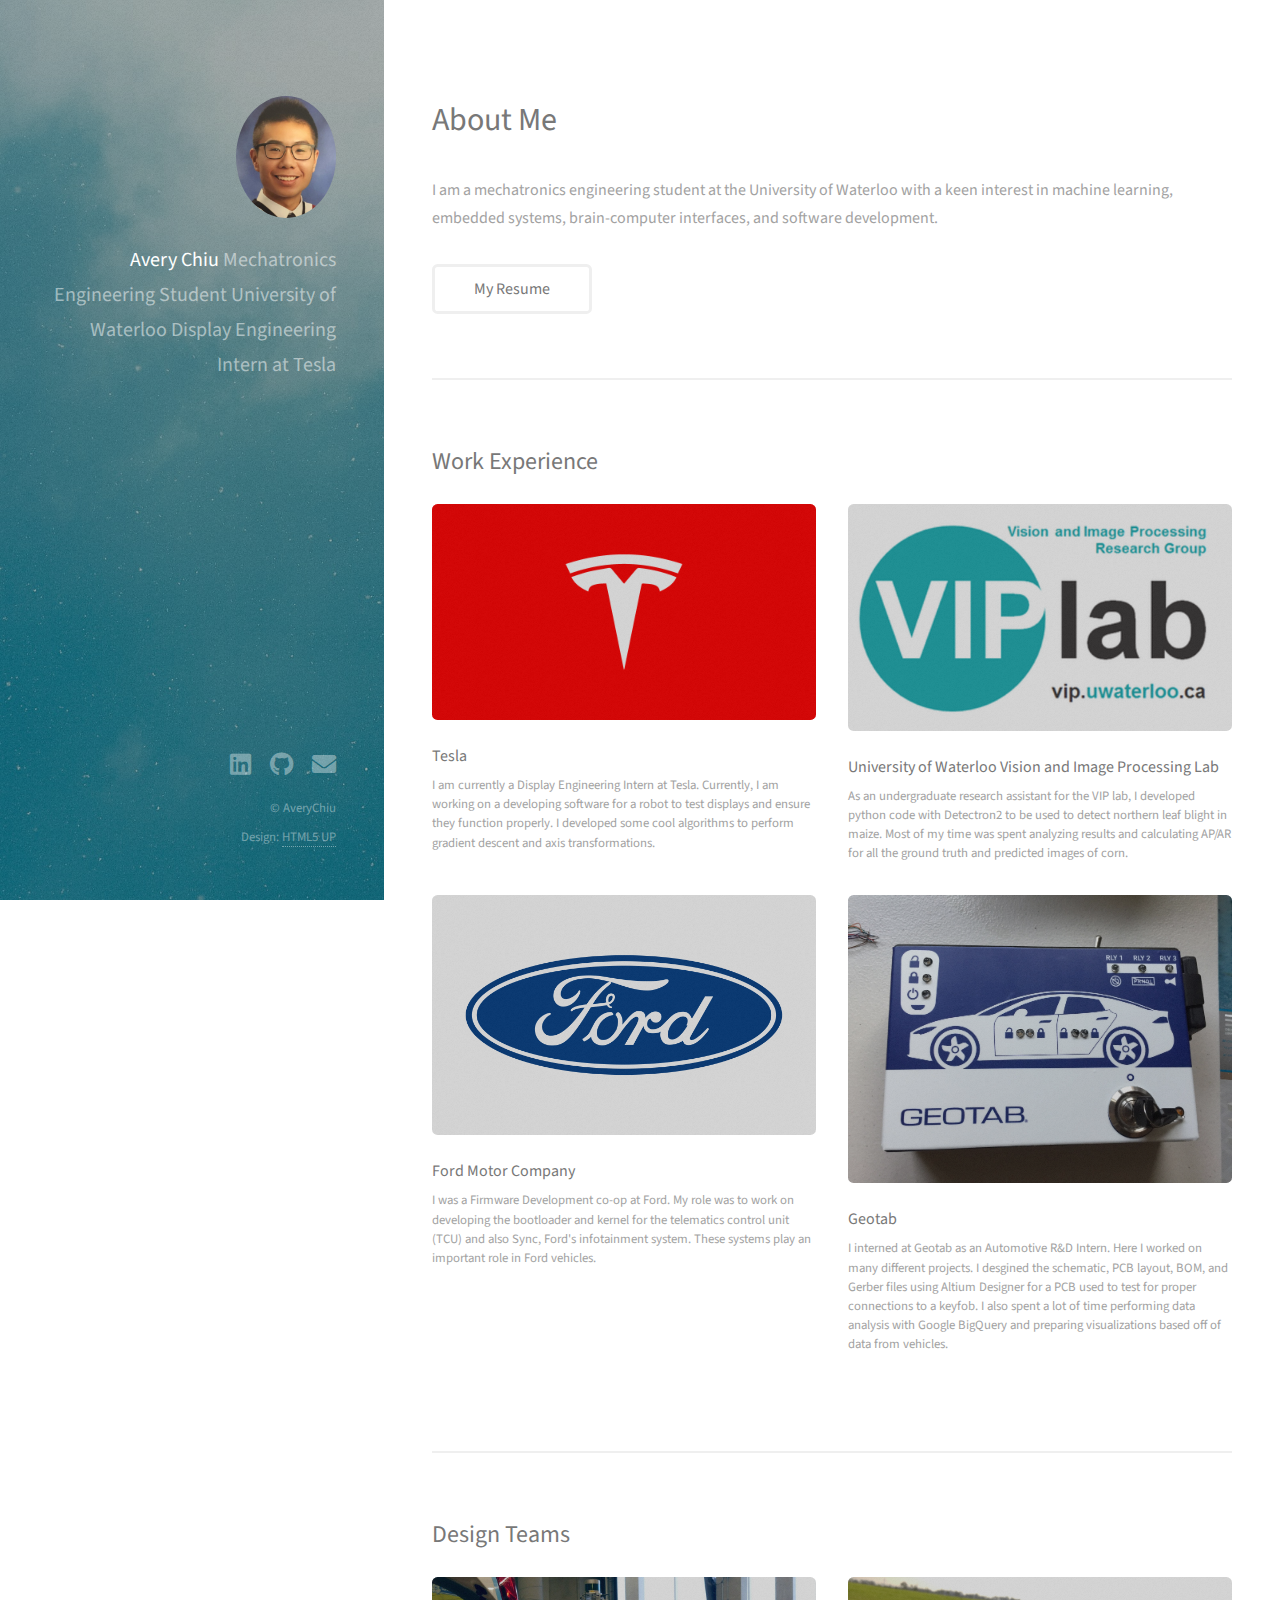
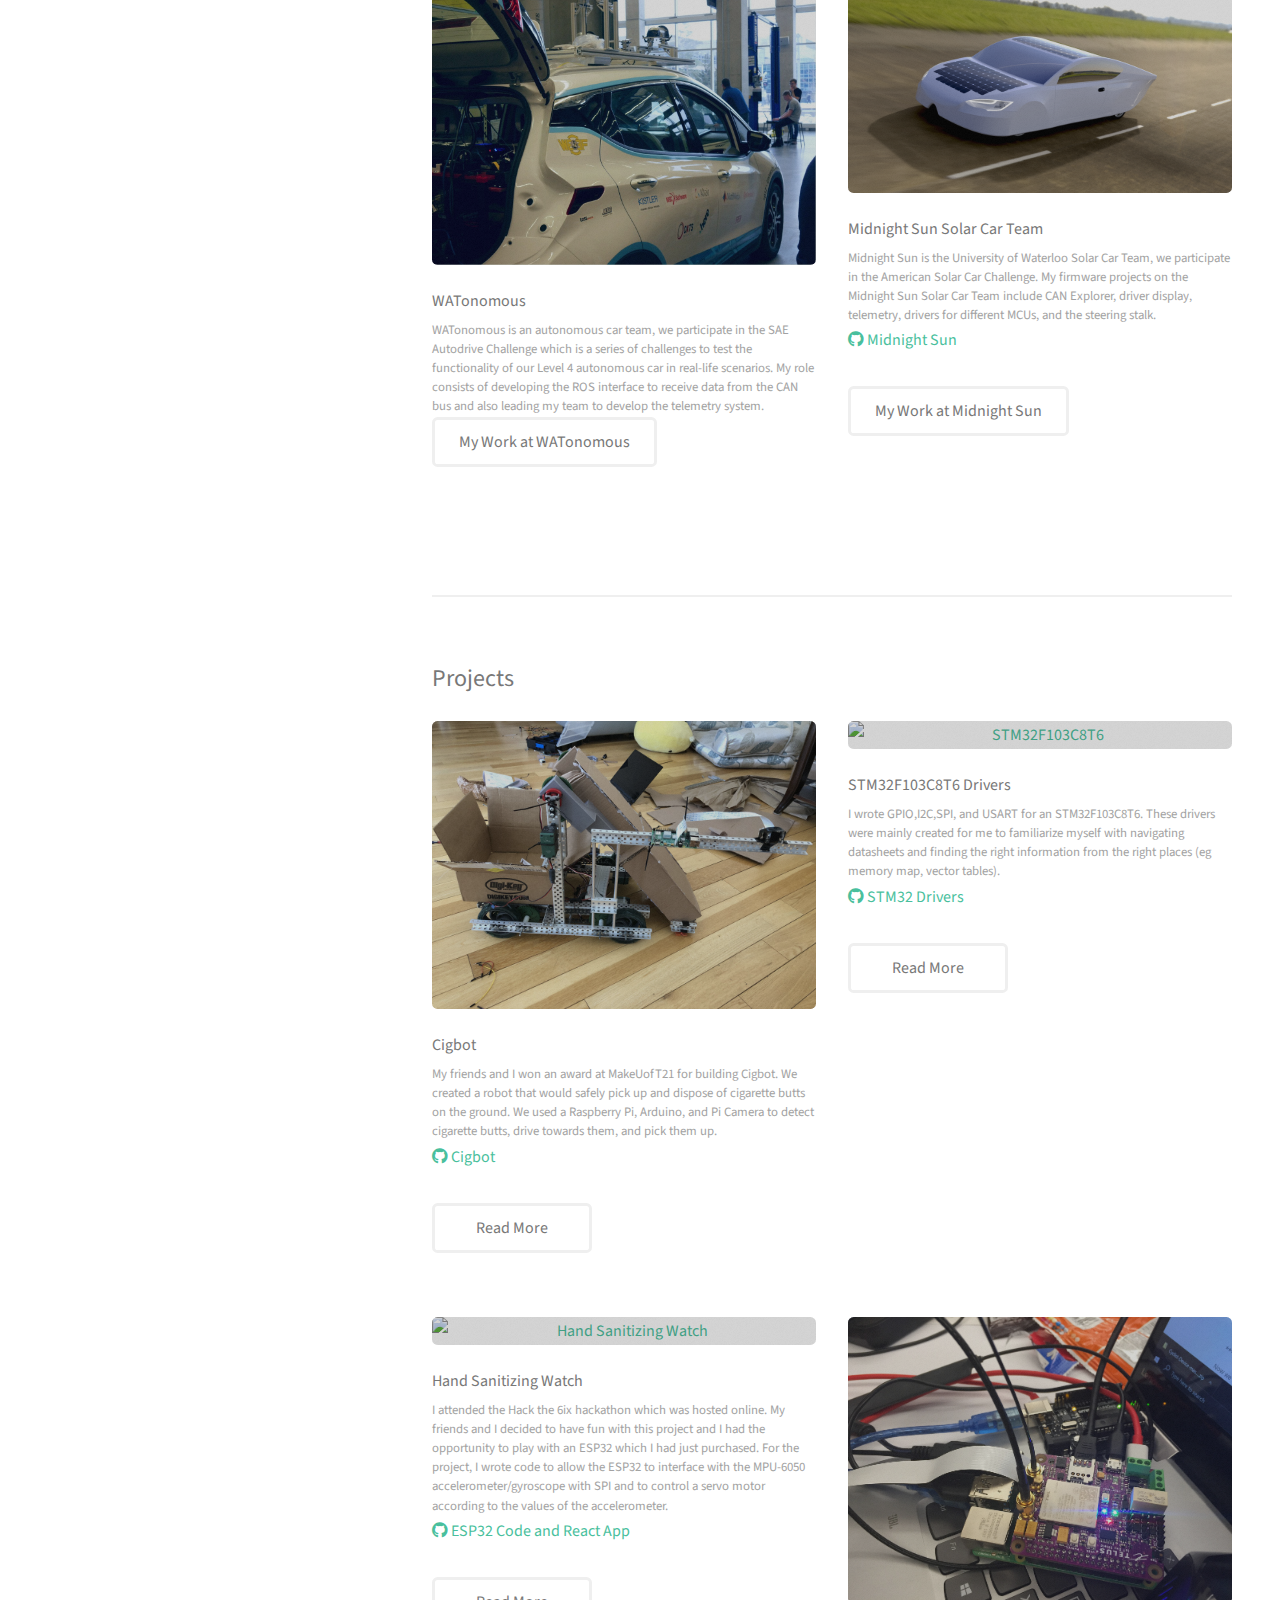
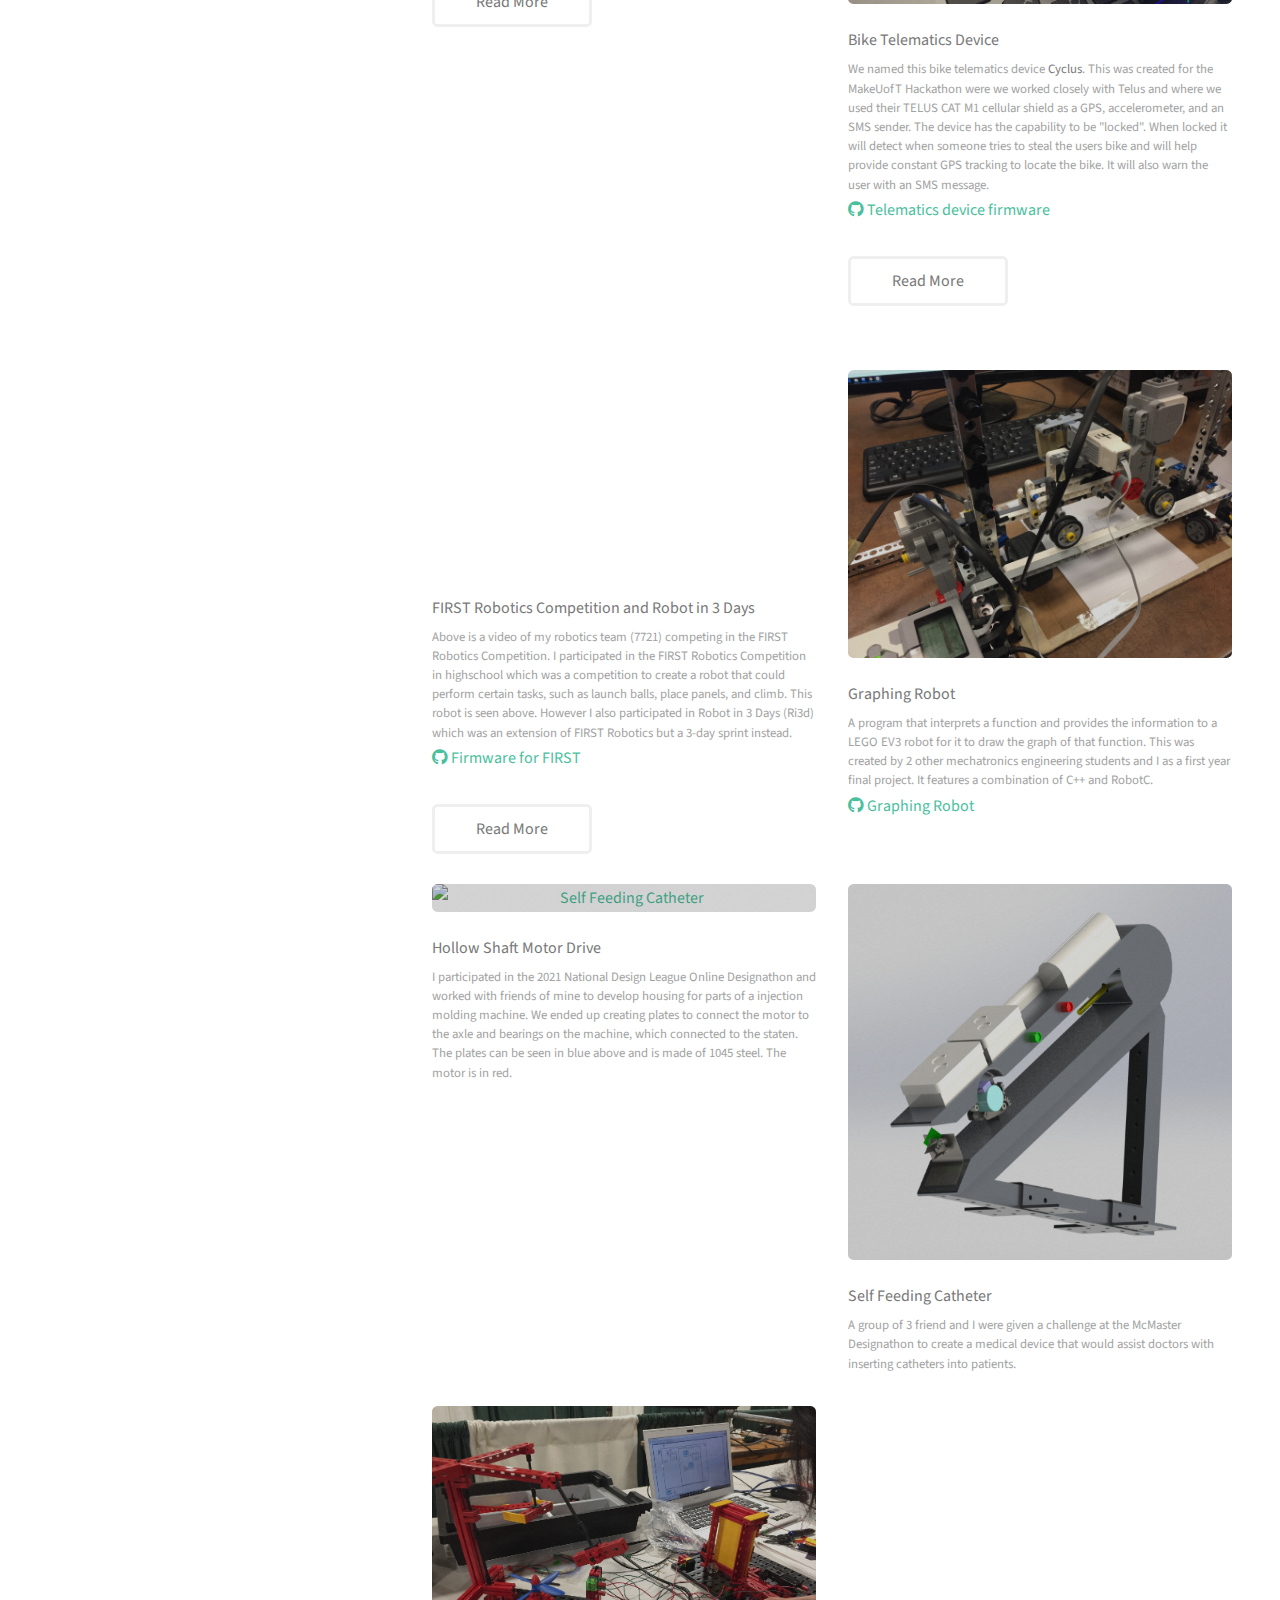
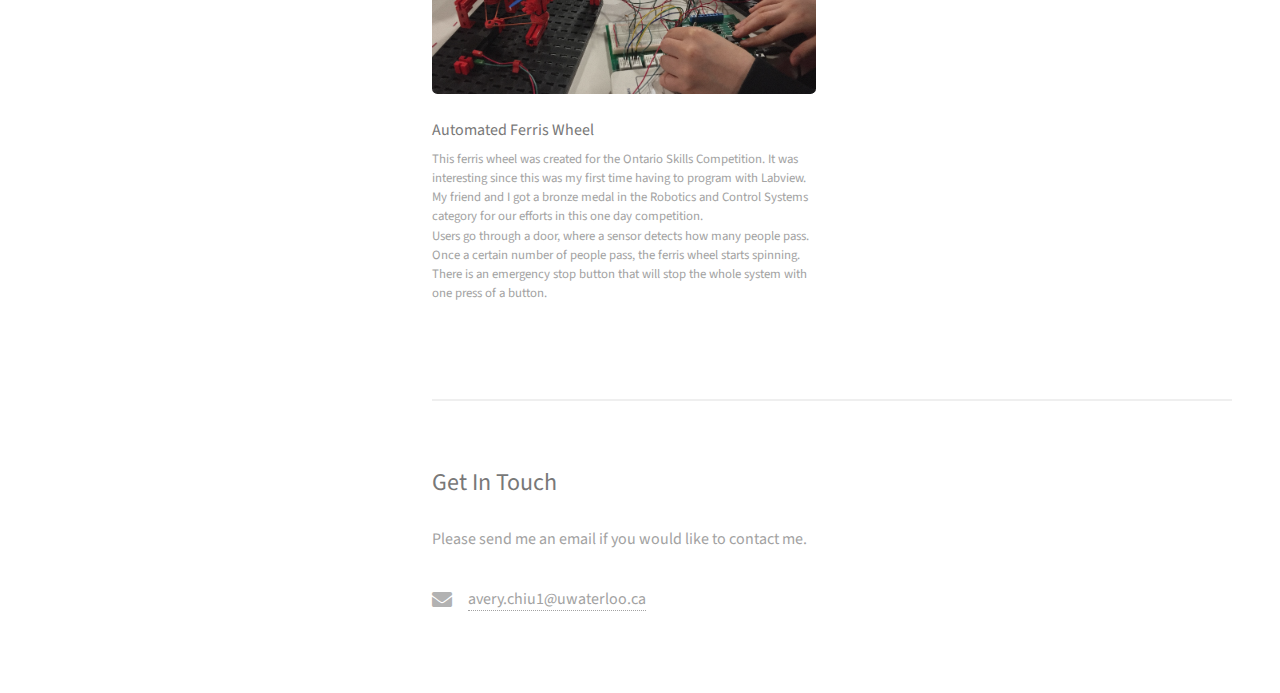
==== index.html @ 0683eeaa "Updated job description and added design team section" ====
<!DOCTYPE HTML>
<html>
	<head>
		<title>Avery Chiu</title>
		<meta charset="utf-8" />
		<meta name="viewport" content="width=device-width, initial-scale=1, user-scalable=no" />
		<link rel="stylesheet" href="assets/css/main.css" />
	</head>
	<body class="is-preload">

		<!-- Header -->
		<header id="header">
			<div class="inner">
				<a href="#" class="image avatar"><img src="images/Avery.jpg" alt="" /></a>
				<h1><strong>Avery Chiu</strong> <br>
					Mechatronics Engineering Student <br>
					University of Waterloo <br>
					Display Engineering Intern at Tesla<br>
					<h1>
			</div>
		</header>

		<!-- Main -->
			<div id="main">

				<!-- One -->
					<section id="one">
						<header class="major">
							<h2>About Me</h2>
						</header>
						<p>I am a mechatronics engineering student at the University of Waterloo with a keen interest in machine learning, 
							embedded systems, brain-computer interfaces, and software development.
						</p>
						<a href="AveryChiuResume.pdf" class="button">My Resume</a>
					</section>

					<section id="two">
						<h2>Work Experience</h2>
						<div class="row">
							<article class="col-6 col-12-xsmall work-item">
								<a href="images/thumbs/Tesla.png" class="image fit thumb"><img src="images/thumbs/Tesla.png" alt="" /></a>
								<h3>Tesla</h3>
								<p> I am currently a Display Engineering Intern at Tesla. Currently, I am working on a developing software for a
									robot to test displays and ensure they function properly. I developed some cool algorithms to perform 
									gradient descent and axis transformations.
								</p>
							</article>
							<article class="col-6 col-12-xsmall work-item">
								<a href="images/thumbs/viplogo.png" class="image fit thumb"><img src="images/thumbs/viplogo.png" alt="" /></a>
								<h3>University of Waterloo Vision and Image Processing Lab</h3>
								<p> As an undergraduate research assistant for the VIP lab, I developed python code with Detectron2 to be
									used to detect northern leaf blight in maize. Most of my time was spent analyzing results and calculating AP/AR 
									for all the ground truth and predicted images of corn.
								</p>
							</article>
							<article class="col-6 col-12-xsmall work-item">
								<a href="images/thumbs/Ford.png" class="image fit thumb"><img src="images/thumbs/Ford.png" alt="" /></a>
								<h3>Ford Motor Company</h3>
								<p> I was a Firmware Development co-op at Ford. My role was to work on developing the bootloader and kernel
									for the telematics control unit (TCU) and also Sync, Ford's infotainment system. These systems play an important
									role in Ford vehicles.
								</p>
							</article>
							<article class="col-6 col-12-xsmall work-item">
								<a href="images/thumbs/geotab.jpg" class="image fit thumb"><img src="images/thumbs/geotab.jpg" alt="" /></a>
								<h3>Geotab</h3>
								<p> I interned at Geotab as an Automotive R&D Intern. Here I worked on many different projects.
									I desgined the schematic, PCB layout, BOM, and Gerber files using Altium Designer for a
									PCB used to test for proper connections to a keyfob. I also spent a lot of time
									performing data analysis with Google BigQuery and preparing visualizations based off of
									data from vehicles.
								</p>
							</article>
						</div>
					</section>
					
					<section id="three">
						<h2>Design Teams</h2>
						<div class="row">
							<article class="col-6 col-12-xsmall work-item">
								<a href="images/thumbs/wato.jpg" class="image fit thumb"><img src="images/thumbs/wato.jpg" alt="" /></a>
								<h3>WATonomous</h3>
								<p> WATonomous is an autonomous car team, we participate in the SAE Autodrive Challenge which is a series of challenges
									to test the functionality of our Level 4 autonomous car in real-life scenarios. My role consists of developing
									the ROS interface to receive data from the CAN bus and also leading my team to develop the telemetry system.
								</p>
									<ul class="actions">
										<li><a href="wato.html" class="button">My Work at WATonomous</a></li>
									</ul>
							</article>
							<article class="col-6 col-12-xsmall work-item">
								<a href="images/thumbs/solarcar.png" class="image fit thumb"><img src="images/thumbs/solarcar.png" alt="" /></a>
								<h3>Midnight Sun Solar Car Team</h3>
								<p> Midnight Sun is the University of Waterloo Solar Car Team, we participate in the American Solar Car Challenge.
									My firmware projects on the Midnight Sun Solar Car Team include CAN Explorer, driver display,
									telemetry, drivers for different MCUs, and the steering stalk.
								</p>
								<ul class="actions">
									<li><a href="https://github.com/uw-midsun" class="icon brands fa-github">  Midnight Sun</a></li>
								</ul>
								<ul class="actions">
									<li><a href="midsun.html" class="button">My Work at Midnight Sun</a></li>
								</ul>
							</article>

						</div>
					</section>

					<section id="four">
						<h2>Projects</h2>
						<div class="row">
							<article class="col-6 col-12-xsmall work-item">
								<a href="images/thumbs/cigbot.jpg" class="image fit thumb"><img src="images/thumbs/cigbot.jpg" alt="Cigbot" /></a>
								<h3>Cigbot</h3>
								<p>My friends and I won an award at MakeUofT21 for building Cigbot. We created a robot that would safely pick up
									and dispose of cigarette butts on the ground. We used a Raspberry Pi, Arduino, and Pi Camera to detect cigarette butts,
									drive towards them, and pick them up. </p>
									<ul class="actions">
										<li><a href="https://github.com/ChealsieBains01/CigaretteBot" class="icon brands fa-github">  Cigbot</a></li>
									</ul>
									<ul class="actions">
										<li><a href="https://devpost.com/software/cigbot" class="button">Read More</a></li>
									</ul>
							</article>

							<article class="col-6 col-12-xsmall work-item">
								<a href="images/thumbs/stm32.JPG" class="image fit thumb"><img src="images/thumbs/stm32.JPG" alt="STM32F103C8T6" /></a>
								<h3>STM32F103C8T6 Drivers</h3>
								<p>I wrote GPIO,I2C,SPI, and USART for an STM32F103C8T6. These drivers were mainly created for me to familiarize myself
									with navigating datasheets and finding the right information from the right places (eg memory map, vector tables).</p>
									<ul class="actions">
										<li><a href="https://github.com/AveryChiu64/stm32f103c8_drivers" class="icon brands fa-github">  STM32 Drivers</a></li>
									</ul>
									<ul class="actions">
										<li><a href="stm32.html" class="button">Read More</a></li>
									</ul>
							</article>

							<article class="col-6 col-12-xsmall work-item">
								<a href="images/thumbs/sanitizer.jpg" class="image fit thumb"><img src="images/thumbs/sanitizer.jpg" alt="Hand Sanitizing Watch" /></a>
								<h3>Hand Sanitizing Watch</h3>
								<p>I attended the Hack the 6ix hackathon which was hosted online. My friends and I decided to have fun with this project
									and I had the opportunity to play with an ESP32 which I had just purchased. For the project, I wrote code to allow
									the ESP32 to interface with the MPU-6050 accelerometer/gyroscope with SPI and to control a servo motor according
									to the values of the accelerometer.
								</p>
								<ul class="actions">
									<li><a href="https://github.com/reubenkw/sanitizerWristBandApp" class="icon brands fa-github">  ESP32 Code and React App</a></li>
								</ul>
								<ul class="actions">
									<li><a href="https://devpost.com/software/sanitizerwristbandapp" class="button">Read More</a></li>
								</ul>
							</article>
							<article class="col-6 col-12-xsmall work-item">
								<a href="images/thumbs/telematics.JPG" class="image fit thumb"><img src="images/thumbs/telematics.JPG" alt="Bike Telematics" /></a>
								<h3>Bike Telematics Device</h3>
								<p>We named this bike telematics device <b>Cyclus</b>. This was created for the MakeUofT Hackathon were we worked closely
								with Telus and where we used their TELUS CAT M1 cellular shield as a GPS, accelerometer, and an SMS sender. The device
								has the capability to be "locked". When locked it will detect when someone tries to steal the users bike and will help
								provide constant GPS tracking to locate the bike. It will also warn the user with an SMS message.</p>
								<ul class="actions">
									<li><a href="https://github.com/AveryChiu64/Cyclus" class="icon brands fa-github">  Telematics device firmware</a></li>
								</ul>
								<ul class="actions">
									<li><a href="https://devpost.com/software/cyclus-ublsn9" class="button">Read More</a></li>
								</ul>
							</article>
							<article class="col-6 col-12-xsmall work-item">
								<iframe width="110%" height = "45%" src="https://www.youtube.com/embed/yJ0mgIQQFDA" frameborder="0" allow="accelerometer; autoplay; encrypted-media; gyroscope; picture-in-picture" allowfullscreen></iframe>
								<h3>FIRST Robotics Competition and Robot in 3 Days</h3>
								<p> Above is a video of my robotics team (7721) competing in the FIRST Robotics Competition.
									I participated in the FIRST Robotics Competition in highschool which was a competition to create a robot
									that could perform certain tasks, such as launch balls, place panels, and climb. This robot is seen above. However
									I also participated in Robot in 3 Days (Ri3d) which was an extension of FIRST Robotics but a 3-day sprint instead.
								</p>
								<ul class="actions">
									<li><a href="https://github.com/uwreact" class="icon brands fa-github">  Firmware for FIRST</a></li>
								</ul>
								<ul class="actions">
									<li><a href="frc.html" class="button">Read More</a></li>
								</ul>

							</article>
							
							<article class="col-6 col-12-xsmall work-item">
								<a href="images/thumbs/graphingrobot.jpg" class="image fit thumb"><img src="images/thumbs/graphingrobot.jpg" alt="Graphing Robot" /></a>
								<h3>Graphing Robot</h3>
								<p> A program that interprets a function and provides the information to a LEGO EV3 robot for it to draw the graph of that function.
									This was created by 2 other mechatronics engineering students and I as a first year final project.
									It features a combination of C++ and RobotC.</p>
									<ul class="actions">
										<li><a href="https://github.com/AveryChiu64/GraphingRobot" class="icon brands fa-github">  Graphing Robot</a></li>
									</ul>
							</article>
							
							<article class="col-6 col-12-xsmall work-item">
								<a href="images/thumbs/HollowShaftMotorDrive.png" class="image fit thumb"><img src="images/thumbs/HollowShaftMotorDrive.png" alt="Self Feeding Catheter" /></a>
								<h3>Hollow Shaft Motor Drive</h3>
								<p>I participated in the 2021 National Design League Online Designathon and worked with friends of mine to
									develop housing for parts of a injection molding machine. We ended up creating plates to connect
									the motor to the axle and bearings on the machine, which connected to the staten.
									The plates can be seen in blue above and is made of 1045 steel. The motor is in red. </p>
							</article>

							<article class="col-6 col-12-xsmall work-item">
								<a href="images/thumbs/catheter.png" class="image fit thumb"><img src="images/thumbs/catheter.png" alt="Self Feeding Catheter" /></a>
								<h3>Self Feeding Catheter</h3>
								<p>A group of 3 friend and I were given a challenge at the McMaster Designathon to create a
									medical device that would assist doctors with inserting catheters into patients.</p>
							</article>

							<article class="col-6 col-12-xsmall work-item">
								<a href="images/thumbs/ferris.JPG" class="image fit thumb"><img src="images/thumbs/ferris.JPG" alt="Automated Ferris Wheel" /></a>
								<h3>Automated Ferris Wheel</h3>
								<p>This ferris wheel was created for the Ontario Skills Competition. It was interesting since this was my first time
									having to program with Labview. My friend and I got a bronze medal in the Robotics
									and Control Systems category for our efforts in this one day competition.</p>
								<p>Users go through a door, where a sensor detects how many people pass. Once a certain number of people pass, the
									ferris wheel starts spinning. There is an emergency stop button that will stop the whole system with one press
									of a button.
								</p>

							</article>

						</div>
					</section>


					<section id="five">
						<h2>Get In Touch</h2>
						<p>Please send me an email if you would like to contact me.</p>
						<div class="row">
							<div class="col-4 col-12-small">
								<ul class="labeled-icons">
									<li>
										<h3 class="icon solid fa-envelope"><span class="label">Email</span></h3>
										<a href="mailto:avery.chiu1&#64;uwaterloo.ca">avery.chiu1<i>@</i>uwaterloo.ca</a>
									</li>
								</ul>
							</div>
						</div>
					</section>
			</div>


		<!-- Footer -->
			<footer id="footer">
				<div class="inner">
					<ul class="icons">
						<li><a href="https://www.linkedin.com/in/AveryChiu/" class="icon brands fa-linkedin"><span class="label">LinkedIn</span></a></li>
						<li><a href="https://github.com/AveryChiu64" class="icon brands fa-github"><span class="label">Github</span></a></li>
						<li><a href="mailto:avery.chiu1&#64;uwaterloo.ca" onmouseover="this.href=this.href.replace('@@','.')" class="icon solid fa-envelope"><span class="label">Email</span></a></li>
					</ul>
					<ul class="copyright">
						<li>&copy; AveryChiu</li><li>Design: <a href="http://html5up.net">HTML5 UP</a></li>
					</ul>
				</div>
			</footer>

		<!-- Scripts -->
			<script src="assets/js/jquery.min.js"></script>
			<script src="assets/js/jquery.poptrox.min.js"></script>
			<script src="assets/js/browser.min.js"></script>
			<script src="assets/js/breakpoints.min.js"></script>
			<script src="assets/js/util.js"></script>
			<script src="assets/js/main.js"></script>

	</body>
</html>
---- assets/css/main.css ----
@import url("fontawesome-all.min.css");
@import url("https://fonts.googleapis.com/css?family=Source+Sans+Pro:400,400italic");

/*
	Strata by HTML5 UP
	html5up.net | @ajlkn
	Free for personal and commercial use under the CCA 3.0 license (html5up.net/license)
*/

html, body, div, span, applet, object,
iframe, h1, h2, h3, h4, h5, h6, p, blockquote,
pre, a, abbr, acronym, address, big, cite,
code, del, dfn, em, img, ins, kbd, q, s, samp,
small, strike, strong, sub, sup, tt, var, b,
u, i, center, dl, dt, dd, ol, ul, li, fieldset,
form, label, legend, table, caption, tbody,
tfoot, thead, tr, th, td, article, aside,
canvas, details, embed, figure, figcaption,
footer, header, hgroup, menu, nav, output, ruby,
section, summary, time, mark, audio, video {
	margin: 0;
	padding: 0;
	border: 0;
	font-size: 100%;
	font: inherit;
	vertical-align: baseline;}

article, aside, details, figcaption, figure,
footer, header, hgroup, menu, nav, section {
	display: block;}

body {
	line-height: 1;
}

ol, ul {
	list-style: none;
}

blockquote, q {
	quotes: none;
}

	blockquote:before, blockquote:after, q:before, q:after {
		content: '';
		content: none;
	}

table {
	border-collapse: collapse;
	border-spacing: 0;
}

body {
	-webkit-text-size-adjust: none;
}

mark {
	background-color: transparent;
	color: inherit;
}

input::-moz-focus-inner {
	border: 0;
	padding: 0;
}

input, select, textarea {
	-moz-appearance: none;
	-webkit-appearance: none;
	-ms-appearance: none;
	appearance: none;
}

/* Basic */

	html {
		box-sizing: border-box;
	}

	*, *:before, *:after {
		box-sizing: inherit;
	}

	body {
		background: #fff;
	}

		body.is-preload *, body.is-preload *:before, body.is-preload *:after {
			-moz-animation: none !important;
			-webkit-animation: none !important;
			-ms-animation: none !important;
			animation: none !important;
			-moz-transition: none !important;
			-webkit-transition: none !important;
			-ms-transition: none !important;
			transition: none !important;
		}

	body, input, select, textarea {
		color: #a2a2a2;
		font-family: "Source Sans Pro", Helvetica, sans-serif;
		font-size: 16pt;
		font-weight: 400;
		line-height: 1.75em;
	}

	a {
		-moz-transition: color 0.2s ease-in-out, border-color 0.2s ease-in-out;
		-webkit-transition: color 0.2s ease-in-out, border-color 0.2s ease-in-out;
		-ms-transition: color 0.2s ease-in-out, border-color 0.2s ease-in-out;
		transition: color 0.2s ease-in-out, border-color 0.2s ease-in-out;
		border-bottom: dotted 1px;
		color: #49bf9d;
		text-decoration: none;
	}

		a:hover {
			border-bottom-color: transparent;
			color: #49bf9d !important;
			text-decoration: none;
		}

	strong, b {
		color: #787878;
		font-weight: 400;
	}

	em, i {
		font-style: italic;
	}

	p {
		margin: 0 0 2em 0;
	}

	h1, h2, h3, h4, h5, h6 {
		color: #787878;
		font-weight: 400;
		line-height: 1em;
		margin: 0 0 1em 0;
	}

		h1 a, h2 a, h3 a, h4 a, h5 a, h6 a {
			color: inherit;
			text-decoration: none;
		}

	h1 {
		font-size: 2em;
		line-height: 1.5em;
	}

	h2 {
		font-size: 1.5em;
		line-height: 1.5em;
	}

	h3 {
		font-size: 1.25em;
		line-height: 1.5em;
	}

	h4 {
		font-size: 1.1em;
		line-height: 1.5em;
	}

	h5 {
		font-size: 0.9em;
		line-height: 1.5em;
	}

	h6 {
		font-size: 0.7em;
		line-height: 1.5em;
	}

	sub {
		font-size: 0.8em;
		position: relative;
		top: 0.5em;
	}

	sup {
		font-size: 0.8em;
		position: relative;
		top: -0.5em;
	}

	hr {
		border: 0;
		border-bottom: solid 2px #efefef;
		margin: 2em 0;
	}

		hr.major {
			margin: 3em 0;
		}

	blockquote {
		border-left: solid 6px #efefef;
		font-style: italic;
		margin: 0 0 2em 0;
		padding: 0.5em 0 0.5em 1.5em;
	}

	code {
		background: #f7f7f7;
		border-radius: 0.35em;
		border: solid 2px #efefef;
		font-family: "Courier New", monospace;
		font-size: 0.9em;
		margin: 0 0.25em;
		padding: 0.25em 0.65em;
	}

	pre {
		-webkit-overflow-scrolling: touch;
		font-family: "Courier New", monospace;
		font-size: 0.9em;
		margin: 0 0 2em 0;
	}

		pre code {
			display: block;
			line-height: 1.75em;
			padding: 1em 1.5em;
			overflow-x: auto;
		}

	.align-left {
		text-align: left;
	}

	.align-center {
		text-align: center;
	}

	.align-right {
		text-align: right;
	}

/* Container */

	.container {
		margin: 0 auto;
		max-width: calc(100% - 4em);
		width: 100%;
	}

		.container.xsmall {
			width: 25%;
		}

		.container.small {
			width: 50%;
		}

		.container.medium {
			width: 75%;
		}

		.container.large {
			width: 125%;
		}

		.container.xlarge {
			width: 150%;
		}

		.container.max {
			width: 100%;
		}

		@media screen and (max-width: 980px) {

			.container {
				width: 100% !important;
				max-width: 100% !important;
			}

		}

		@media screen and (max-width: 480px) {

			.container {
				max-width: calc(100% - 3em);
			}

		}

/* Row */

	.row {
		display: flex;
		flex-wrap: wrap;
		box-sizing: border-box;
		align-items: stretch;
	}

		.row > * {
			box-sizing: border-box;
		}

		.row.gtr-uniform > * > :last-child {
			margin-bottom: 0;
		}

		.row.aln-left {
			justify-content: flex-start;
		}

		.row.aln-center {
			justify-content: center;
		}

		.row.aln-right {
			justify-content: flex-end;
		}

		.row.aln-top {
			align-items: flex-start;
		}

		.row.aln-middle {
			align-items: center;
		}

		.row.aln-bottom {
			align-items: flex-end;
		}

		.row > .imp {
			order: -1;
		}

		.row > .col-1 {
			width: 8.33333%;
		}

		.row > .off-1 {
			margin-left: 8.33333%;
		}

		.row > .col-2 {
			width: 16.66667%;
		}

		.row > .off-2 {
			margin-left: 16.66667%;
		}

		.row > .col-3 {
			width: 25%;
		}

		.row > .off-3 {
			margin-left: 25%;
		}

		.row > .col-4 {
			width: 33.33333%;
		}

		.row > .off-4 {
			margin-left: 33.33333%;
		}

		.row > .col-5 {
			width: 41.66667%;
		}

		.row > .off-5 {
			margin-left: 41.66667%;
		}

		.row > .col-6 {
			width: 50%;
		}

		.row > .off-6 {
			margin-left: 50%;
		}

		.row > .col-7 {
			width: 58.33333%;
		}

		.row > .off-7 {
			margin-left: 58.33333%;
		}

		.row > .col-8 {
			width: 66.66667%;
		}

		.row > .off-8 {
			margin-left: 66.66667%;
		}

		.row > .col-9 {
			width: 75%;
		}

		.row > .off-9 {
			margin-left: 75%;
		}

		.row > .col-10 {
			width: 83.33333%;
		}

		.row > .off-10 {
			margin-left: 83.33333%;
		}

		.row > .col-11 {
			width: 91.66667%;
		}

		.row > .off-11 {
			margin-left: 91.66667%;
		}

		.row > .col-12 {
			width: 100%;
		}

		.row > .off-12 {
			margin-left: 100%;
		}

		.row.gtr-0 {
			margin-top: 0;
			margin-left: 0em;
		}

			.row.gtr-0 > * {
				padding: 0 0 0 0em;
			}

			.row.gtr-0.gtr-uniform {
				margin-top: 0em;
			}

				.row.gtr-0.gtr-uniform > * {
					padding-top: 0em;
				}

		.row.gtr-25 {
			margin-top: 0;
			margin-left: -0.625em;
		}

			.row.gtr-25 > * {
				padding: 0 0 0 0.625em;
			}

			.row.gtr-25.gtr-uniform {
				margin-top: -0.625em;
			}

				.row.gtr-25.gtr-uniform > * {
					padding-top: 0.625em;
				}

		.row.gtr-50 {
			margin-top: 0;
			margin-left: -1.25em;
		}

			.row.gtr-50 > * {
				padding: 0 0 0 1.25em;
			}

			.row.gtr-50.gtr-uniform {
				margin-top: -1.25em;
			}

				.row.gtr-50.gtr-uniform > * {
					padding-top: 1.25em;
				}

		.row {
			margin-top: 0;
			margin-left: -2.5em;
		}

			.row > * {
				padding: 0 0 0 2.5em;
			}

			.row.gtr-uniform {
				margin-top: -2.5em;
			}

				.row.gtr-uniform > * {
					padding-top: 2.5em;
				}

		.row.gtr-150 {
			margin-top: 0;
			margin-left: -3.75em;
		}

			.row.gtr-150 > * {
				padding: 0 0 0 3.75em;
			}

			.row.gtr-150.gtr-uniform {
				margin-top: -3.75em;
			}

				.row.gtr-150.gtr-uniform > * {
					padding-top: 3.75em;
				}

		.row.gtr-200 {
			margin-top: 0;
			margin-left: -5em;
		}

			.row.gtr-200 > * {
				padding: 0 0 0 5em;
			}

			.row.gtr-200.gtr-uniform {
				margin-top: -5em;
			}

				.row.gtr-200.gtr-uniform > * {
					padding-top: 5em;
				}

		@media screen and (max-width: 1800px) {

			.row {
				display: flex;
				flex-wrap: wrap;
				box-sizing: border-box;
				align-items: stretch;
			}

				.row > * {
					box-sizing: border-box;
				}

				.row.gtr-uniform > * > :last-child {
					margin-bottom: 0;
				}

				.row.aln-left {
					justify-content: flex-start;
				}

				.row.aln-center {
					justify-content: center;
				}

				.row.aln-right {
					justify-content: flex-end;
				}

				.row.aln-top {
					align-items: flex-start;
				}

				.row.aln-middle {
					align-items: center;
				}

				.row.aln-bottom {
					align-items: flex-end;
				}

				.row > .imp-xlarge {
					order: -1;
				}

				.row > .col-1-xlarge {
					width: 8.33333%;
				}

				.row > .off-1-xlarge {
					margin-left: 8.33333%;
				}

				.row > .col-2-xlarge {
					width: 16.66667%;
				}

				.row > .off-2-xlarge {
					margin-left: 16.66667%;
				}

				.row > .col-3-xlarge {
					width: 25%;
				}

				.row > .off-3-xlarge {
					margin-left: 25%;
				}

				.row > .col-4-xlarge {
					width: 33.33333%;
				}

				.row > .off-4-xlarge {
					margin-left: 33.33333%;
				}

				.row > .col-5-xlarge {
					width: 41.66667%;
				}

				.row > .off-5-xlarge {
					margin-left: 41.66667%;
				}

				.row > .col-6-xlarge {
					width: 50%;
				}

				.row > .off-6-xlarge {
					margin-left: 50%;
				}

				.row > .col-7-xlarge {
					width: 58.33333%;
				}

				.row > .off-7-xlarge {
					margin-left: 58.33333%;
				}

				.row > .col-8-xlarge {
					width: 66.66667%;
				}

				.row > .off-8-xlarge {
					margin-left: 66.66667%;
				}

				.row > .col-9-xlarge {
					width: 75%;
				}

				.row > .off-9-xlarge {
					margin-left: 75%;
				}

				.row > .col-10-xlarge {
					width: 83.33333%;
				}

				.row > .off-10-xlarge {
					margin-left: 83.33333%;
				}

				.row > .col-11-xlarge {
					width: 91.66667%;
				}

				.row > .off-11-xlarge {
					margin-left: 91.66667%;
				}

				.row > .col-12-xlarge {
					width: 100%;
				}

				.row > .off-12-xlarge {
					margin-left: 100%;
				}

				.row.gtr-0 {
					margin-top: 0;
					margin-left: 0em;
				}

					.row.gtr-0 > * {
						padding: 0 0 0 0em;
					}

					.row.gtr-0.gtr-uniform {
						margin-top: 0em;
					}

						.row.gtr-0.gtr-uniform > * {
							padding-top: 0em;
						}

				.row.gtr-25 {
					margin-top: 0;
					margin-left: -0.625em;
				}

					.row.gtr-25 > * {
						padding: 0 0 0 0.625em;
					}

					.row.gtr-25.gtr-uniform {
						margin-top: -0.625em;
					}

						.row.gtr-25.gtr-uniform > * {
							padding-top: 0.625em;
						}

				.row.gtr-50 {
					margin-top: 0;
					margin-left: -1.25em;
				}

					.row.gtr-50 > * {
						padding: 0 0 0 1.25em;
					}

					.row.gtr-50.gtr-uniform {
						margin-top: -1.25em;
					}

						.row.gtr-50.gtr-uniform > * {
							padding-top: 1.25em;
						}

				.row {
					margin-top: 0;
					margin-left: -2.5em;
				}

					.row > * {
						padding: 0 0 0 2.5em;
					}

					.row.gtr-uniform {
						margin-top: -2.5em;
					}

						.row.gtr-uniform > * {
							padding-top: 2.5em;
						}

				.row.gtr-150 {
					margin-top: 0;
					margin-left: -3.75em;
				}

					.row.gtr-150 > * {
						padding: 0 0 0 3.75em;
					}

					.row.gtr-150.gtr-uniform {
						margin-top: -3.75em;
					}

						.row.gtr-150.gtr-uniform > * {
							padding-top: 3.75em;
						}

				.row.gtr-200 {
					margin-top: 0;
					margin-left: -5em;
				}

					.row.gtr-200 > * {
						padding: 0 0 0 5em;
					}

					.row.gtr-200.gtr-uniform {
						margin-top: -5em;
					}

						.row.gtr-200.gtr-uniform > * {
							padding-top: 5em;
						}

		}

		@media screen and (max-width: 1280px) {

			.row {
				display: flex;
				flex-wrap: wrap;
				box-sizing: border-box;
				align-items: stretch;
			}

				.row > * {
					box-sizing: border-box;
				}

				.row.gtr-uniform > * > :last-child {
					margin-bottom: 0;
				}

				.row.aln-left {
					justify-content: flex-start;
				}

				.row.aln-center {
					justify-content: center;
				}

				.row.aln-right {
					justify-content: flex-end;
				}

				.row.aln-top {
					align-items: flex-start;
				}

				.row.aln-middle {
					align-items: center;
				}

				.row.aln-bottom {
					align-items: flex-end;
				}

				.row > .imp-large {
					order: -1;
				}

				.row > .col-1-large {
					width: 8.33333%;
				}

				.row > .off-1-large {
					margin-left: 8.33333%;
				}

				.row > .col-2-large {
					width: 16.66667%;
				}

				.row > .off-2-large {
					margin-left: 16.66667%;
				}

				.row > .col-3-large {
					width: 25%;
				}

				.row > .off-3-large {
					margin-left: 25%;
				}

				.row > .col-4-large {
					width: 33.33333%;
				}

				.row > .off-4-large {
					margin-left: 33.33333%;
				}

				.row > .col-5-large {
					width: 41.66667%;
				}

				.row > .off-5-large {
					margin-left: 41.66667%;
				}

				.row > .col-6-large {
					width: 50%;
				}

				.row > .off-6-large {
					margin-left: 50%;
				}

				.row > .col-7-large {
					width: 58.33333%;
				}

				.row > .off-7-large {
					margin-left: 58.33333%;
				}

				.row > .col-8-large {
					width: 66.66667%;
				}

				.row > .off-8-large {
					margin-left: 66.66667%;
				}

				.row > .col-9-large {
					width: 75%;
				}

				.row > .off-9-large {
					margin-left: 75%;
				}

				.row > .col-10-large {
					width: 83.33333%;
				}

				.row > .off-10-large {
					margin-left: 83.33333%;
				}

				.row > .col-11-large {
					width: 91.66667%;
				}

				.row > .off-11-large {
					margin-left: 91.66667%;
				}

				.row > .col-12-large {
					width: 100%;
				}

				.row > .off-12-large {
					margin-left: 100%;
				}

				.row.gtr-0 {
					margin-top: 0;
					margin-left: 0em;
				}

					.row.gtr-0 > * {
						padding: 0 0 0 0em;
					}

					.row.gtr-0.gtr-uniform {
						margin-top: 0em;
					}

						.row.gtr-0.gtr-uniform > * {
							padding-top: 0em;
						}

				.row.gtr-25 {
					margin-top: 0;
					margin-left: -0.5em;
				}

					.row.gtr-25 > * {
						padding: 0 0 0 0.5em;
					}

					.row.gtr-25.gtr-uniform {
						margin-top: -0.5em;
					}

						.row.gtr-25.gtr-uniform > * {
							padding-top: 0.5em;
						}

				.row.gtr-50 {
					margin-top: 0;
					margin-left: -1em;
				}

					.row.gtr-50 > * {
						padding: 0 0 0 1em;
					}

					.row.gtr-50.gtr-uniform {
						margin-top: -1em;
					}

						.row.gtr-50.gtr-uniform > * {
							padding-top: 1em;
						}

				.row {
					margin-top: 0;
					margin-left: -2em;
				}

					.row > * {
						padding: 0 0 0 2em;
					}

					.row.gtr-uniform {
						margin-top: -2em;
					}

						.row.gtr-uniform > * {
							padding-top: 2em;
						}

				.row.gtr-150 {
					margin-top: 0;
					margin-left: -3em;
				}

					.row.gtr-150 > * {
						padding: 0 0 0 3em;
					}

					.row.gtr-150.gtr-uniform {
						margin-top: -3em;
					}

						.row.gtr-150.gtr-uniform > * {
							padding-top: 3em;
						}

				.row.gtr-200 {
					margin-top: 0;
					margin-left: -4em;
				}

					.row.gtr-200 > * {
						padding: 0 0 0 4em;
					}

					.row.gtr-200.gtr-uniform {
						margin-top: -4em;
					}

						.row.gtr-200.gtr-uniform > * {
							padding-top: 4em;
						}

		}

		@media screen and (max-width: 980px) {

			.row {
				display: flex;
				flex-wrap: wrap;
				box-sizing: border-box;
				align-items: stretch;
			}

				.row > * {
					box-sizing: border-box;
				}

				.row.gtr-uniform > * > :last-child {
					margin-bottom: 0;
				}

				.row.aln-left {
					justify-content: flex-start;
				}

				.row.aln-center {
					justify-content: center;
				}

				.row.aln-right {
					justify-content: flex-end;
				}

				.row.aln-top {
					align-items: flex-start;
				}

				.row.aln-middle {
					align-items: center;
				}

				.row.aln-bottom {
					align-items: flex-end;
				}

				.row > .imp-medium {
					order: -1;
				}

				.row > .col-1-medium {
					width: 8.33333%;
				}

				.row > .off-1-medium {
					margin-left: 8.33333%;
				}

				.row > .col-2-medium {
					width: 16.66667%;
				}

				.row > .off-2-medium {
					margin-left: 16.66667%;
				}

				.row > .col-3-medium {
					width: 25%;
				}

				.row > .off-3-medium {
					margin-left: 25%;
				}

				.row > .col-4-medium {
					width: 33.33333%;
				}

				.row > .off-4-medium {
					margin-left: 33.33333%;
				}

				.row > .col-5-medium {
					width: 41.66667%;
				}

				.row > .off-5-medium {
					margin-left: 41.66667%;
				}

				.row > .col-6-medium {
					width: 50%;
				}

				.row > .off-6-medium {
					margin-left: 50%;
				}

				.row > .col-7-medium {
					width: 58.33333%;
				}

				.row > .off-7-medium {
					margin-left: 58.33333%;
				}

				.row > .col-8-medium {
					width: 66.66667%;
				}

				.row > .off-8-medium {
					margin-left: 66.66667%;
				}

				.row > .col-9-medium {
					width: 75%;
				}

				.row > .off-9-medium {
					margin-left: 75%;
				}

				.row > .col-10-medium {
					width: 83.33333%;
				}

				.row > .off-10-medium {
					margin-left: 83.33333%;
				}

				.row > .col-11-medium {
					width: 91.66667%;
				}

				.row > .off-11-medium {
					margin-left: 91.66667%;
				}

				.row > .col-12-medium {
					width: 100%;
				}

				.row > .off-12-medium {
					margin-left: 100%;
				}

				.row.gtr-0 {
					margin-top: 0;
					margin-left: 0em;
				}

					.row.gtr-0 > * {
						padding: 0 0 0 0em;
					}

					.row.gtr-0.gtr-uniform {
						margin-top: 0em;
					}

						.row.gtr-0.gtr-uniform > * {
							padding-top: 0em;
						}

				.row.gtr-25 {
					margin-top: 0;
					margin-left: -0.5em;
				}

					.row.gtr-25 > * {
						padding: 0 0 0 0.5em;
					}

					.row.gtr-25.gtr-uniform {
						margin-top: -0.5em;
					}

						.row.gtr-25.gtr-uniform > * {
							padding-top: 0.5em;
						}

				.row.gtr-50 {
					margin-top: 0;
					margin-left: -1em;
				}

					.row.gtr-50 > * {
						padding: 0 0 0 1em;
					}

					.row.gtr-50.gtr-uniform {
						margin-top: -1em;
					}

						.row.gtr-50.gtr-uniform > * {
							padding-top: 1em;
						}

				.row {
					margin-top: 0;
					margin-left: -2em;
				}

					.row > * {
						padding: 0 0 0 2em;
					}

					.row.gtr-uniform {
						margin-top: -2em;
					}

						.row.gtr-uniform > * {
							padding-top: 2em;
						}

				.row.gtr-150 {
					margin-top: 0;
					margin-left: -3em;
				}

					.row.gtr-150 > * {
						padding: 0 0 0 3em;
					}

					.row.gtr-150.gtr-uniform {
						margin-top: -3em;
					}

						.row.gtr-150.gtr-uniform > * {
							padding-top: 3em;
						}

				.row.gtr-200 {
					margin-top: 0;
					margin-left: -4em;
				}

					.row.gtr-200 > * {
						padding: 0 0 0 4em;
					}

					.row.gtr-200.gtr-uniform {
						margin-top: -4em;
					}

						.row.gtr-200.gtr-uniform > * {
							padding-top: 4em;
						}

		}

		@media screen and (max-width: 736px) {

			.row {
				display: flex;
				flex-wrap: wrap;
				box-sizing: border-box;
				align-items: stretch;
			}

				.row > * {
					box-sizing: border-box;
				}

				.row.gtr-uniform > * > :last-child {
					margin-bottom: 0;
				}

				.row.aln-left {
					justify-content: flex-start;
				}

				.row.aln-center {
					justify-content: center;
				}

				.row.aln-right {
					justify-content: flex-end;
				}

				.row.aln-top {
					align-items: flex-start;
				}

				.row.aln-middle {
					align-items: center;
				}

				.row.aln-bottom {
					align-items: flex-end;
				}

				.row > .imp-small {
					order: -1;
				}

				.row > .col-1-small {
					width: 8.33333%;
				}

				.row > .off-1-small {
					margin-left: 8.33333%;
				}

				.row > .col-2-small {
					width: 16.66667%;
				}

				.row > .off-2-small {
					margin-left: 16.66667%;
				}

				.row > .col-3-small {
					width: 25%;
				}

				.row > .off-3-small {
					margin-left: 25%;
				}

				.row > .col-4-small {
					width: 33.33333%;
				}

				.row > .off-4-small {
					margin-left: 33.33333%;
				}

				.row > .col-5-small {
					width: 41.66667%;
				}

				.row > .off-5-small {
					margin-left: 41.66667%;
				}

				.row > .col-6-small {
					width: 50%;
				}

				.row > .off-6-small {
					margin-left: 50%;
				}

				.row > .col-7-small {
					width: 58.33333%;
				}

				.row > .off-7-small {
					margin-left: 58.33333%;
				}

				.row > .col-8-small {
					width: 66.66667%;
				}

				.row > .off-8-small {
					margin-left: 66.66667%;
				}

				.row > .col-9-small {
					width: 75%;
				}

				.row > .off-9-small {
					margin-left: 75%;
				}

				.row > .col-10-small {
					width: 83.33333%;
				}

				.row > .off-10-small {
					margin-left: 83.33333%;
				}

				.row > .col-11-small {
					width: 91.66667%;
				}

				.row > .off-11-small {
					margin-left: 91.66667%;
				}

				.row > .col-12-small {
					width: 100%;
				}

				.row > .off-12-small {
					margin-left: 100%;
				}

				.row.gtr-0 {
					margin-top: 0;
					margin-left: 0em;
				}

					.row.gtr-0 > * {
						padding: 0 0 0 0em;
					}

					.row.gtr-0.gtr-uniform {
						margin-top: 0em;
					}

						.row.gtr-0.gtr-uniform > * {
							padding-top: 0em;
						}

				.row.gtr-25 {
					margin-top: 0;
					margin-left: -0.375em;
				}

					.row.gtr-25 > * {
						padding: 0 0 0 0.375em;
					}

					.row.gtr-25.gtr-uniform {
						margin-top: -0.375em;
					}

						.row.gtr-25.gtr-uniform > * {
							padding-top: 0.375em;
						}

				.row.gtr-50 {
					margin-top: 0;
					margin-left: -0.75em;
				}

					.row.gtr-50 > * {
						padding: 0 0 0 0.75em;
					}

					.row.gtr-50.gtr-uniform {
						margin-top: -0.75em;
					}

						.row.gtr-50.gtr-uniform > * {
							padding-top: 0.75em;
						}

				.row {
					margin-top: 0;
					margin-left: -1.5em;
				}

					.row > * {
						padding: 0 0 0 1.5em;
					}

					.row.gtr-uniform {
						margin-top: -1.5em;
					}

						.row.gtr-uniform > * {
							padding-top: 1.5em;
						}

				.row.gtr-150 {
					margin-top: 0;
					margin-left: -2.25em;
				}

					.row.gtr-150 > * {
						padding: 0 0 0 2.25em;
					}

					.row.gtr-150.gtr-uniform {
						margin-top: -2.25em;
					}

						.row.gtr-150.gtr-uniform > * {
							padding-top: 2.25em;
						}

				.row.gtr-200 {
					margin-top: 0;
					margin-left: -3em;
				}

					.row.gtr-200 > * {
						padding: 0 0 0 3em;
					}

					.row.gtr-200.gtr-uniform {
						margin-top: -3em;
					}

						.row.gtr-200.gtr-uniform > * {
							padding-top: 3em;
						}

		}

		@media screen and (max-width: 480px) {

			.row {
				display: flex;
				flex-wrap: wrap;
				box-sizing: border-box;
				align-items: stretch;
			}

				.row > * {
					box-sizing: border-box;
				}

				.row.gtr-uniform > * > :last-child {
					margin-bottom: 0;
				}

				.row.aln-left {
					justify-content: flex-start;
				}

				.row.aln-center {
					justify-content: center;
				}

				.row.aln-right {
					justify-content: flex-end;
				}

				.row.aln-top {
					align-items: flex-start;
				}

				.row.aln-middle {
					align-items: center;
				}

				.row.aln-bottom {
					align-items: flex-end;
				}

				.row > .imp-xsmall {
					order: -1;
				}

				.row > .col-1-xsmall {
					width: 8.33333%;
				}

				.row > .off-1-xsmall {
					margin-left: 8.33333%;
				}

				.row > .col-2-xsmall {
					width: 16.66667%;
				}

				.row > .off-2-xsmall {
					margin-left: 16.66667%;
				}

				.row > .col-3-xsmall {
					width: 25%;
				}

				.row > .off-3-xsmall {
					margin-left: 25%;
				}

				.row > .col-4-xsmall {
					width: 33.33333%;
				}

				.row > .off-4-xsmall {
					margin-left: 33.33333%;
				}

				.row > .col-5-xsmall {
					width: 41.66667%;
				}

				.row > .off-5-xsmall {
					margin-left: 41.66667%;
				}

				.row > .col-6-xsmall {
					width: 50%;
				}

				.row > .off-6-xsmall {
					margin-left: 50%;
				}

				.row > .col-7-xsmall {
					width: 58.33333%;
				}

				.row > .off-7-xsmall {
					margin-left: 58.33333%;
				}

				.row > .col-8-xsmall {
					width: 66.66667%;
				}

				.row > .off-8-xsmall {
					margin-left: 66.66667%;
				}

				.row > .col-9-xsmall {
					width: 75%;
				}

				.row > .off-9-xsmall {
					margin-left: 75%;
				}

				.row > .col-10-xsmall {
					width: 83.33333%;
				}

				.row > .off-10-xsmall {
					margin-left: 83.33333%;
				}

				.row > .col-11-xsmall {
					width: 91.66667%;
				}

				.row > .off-11-xsmall {
					margin-left: 91.66667%;
				}

				.row > .col-12-xsmall {
					width: 100%;
				}

				.row > .off-12-xsmall {
					margin-left: 100%;
				}

				.row.gtr-0 {
					margin-top: 0;
					margin-left: 0em;
				}

					.row.gtr-0 > * {
						padding: 0 0 0 0em;
					}

					.row.gtr-0.gtr-uniform {
						margin-top: 0em;
					}

						.row.gtr-0.gtr-uniform > * {
							padding-top: 0em;
						}

				.row.gtr-25 {
					margin-top: 0;
					margin-left: -0.375em;
				}

					.row.gtr-25 > * {
						padding: 0 0 0 0.375em;
					}

					.row.gtr-25.gtr-uniform {
						margin-top: -0.375em;
					}

						.row.gtr-25.gtr-uniform > * {
							padding-top: 0.375em;
						}

				.row.gtr-50 {
					margin-top: 0;
					margin-left: -0.75em;
				}

					.row.gtr-50 > * {
						padding: 0 0 0 0.75em;
					}

					.row.gtr-50.gtr-uniform {
						margin-top: -0.75em;
					}

						.row.gtr-50.gtr-uniform > * {
							padding-top: 0.75em;
						}

				.row {
					margin-top: 0;
					margin-left: -1.5em;
				}

					.row > * {
						padding: 0 0 0 1.5em;
					}

					.row.gtr-uniform {
						margin-top: -1.5em;
					}

						.row.gtr-uniform > * {
							padding-top: 1.5em;
						}

				.row.gtr-150 {
					margin-top: 0;
					margin-left: -2.25em;
				}

					.row.gtr-150 > * {
						padding: 0 0 0 2.25em;
					}

					.row.gtr-150.gtr-uniform {
						margin-top: -2.25em;
					}

						.row.gtr-150.gtr-uniform > * {
							padding-top: 2.25em;
						}

				.row.gtr-200 {
					margin-top: 0;
					margin-left: -3em;
				}

					.row.gtr-200 > * {
						padding: 0 0 0 3em;
					}

					.row.gtr-200.gtr-uniform {
						margin-top: -3em;
					}

						.row.gtr-200.gtr-uniform > * {
							padding-top: 3em;
						}

		}

/* Section/Article */

	section.special, article.special {
		text-align: center;
	}

	header p {
		color: #b2b2b2;
		position: relative;
		margin: 0 0 1.5em 0;
	}

	header h2 + p {
		font-size: 1.25em;
		margin-top: -1em;
		line-height: 1.5em;
	}

	header h3 + p {
		font-size: 1.1em;
		margin-top: -0.8em;
		line-height: 1.5em;
	}

	header h4 + p,
	header h5 + p,
	header h6 + p {
		font-size: 0.9em;
		margin-top: -0.6em;
		line-height: 1.5em;
	}

	header.major h2 {
		font-size: 2em;
	}

/* Form */

	form {
		margin: 0 0 2em 0;
	}

	label {
		color: #787878;
		display: block;
		font-size: 0.9em;
		font-weight: 400;
		margin: 0 0 1em 0;
	}

	input[type="text"],
	input[type="password"],
	input[type="email"],
	select,
	textarea {
		-moz-appearance: none;
		-webkit-appearance: none;
		-ms-appearance: none;
		appearance: none;
		background: #f7f7f7;
		border-radius: 0.35em;
		border: solid 2px transparent;
		color: inherit;
		display: block;
		outline: 0;
		padding: 0 0.75em;
		text-decoration: none;
		width: 100%;
	}

		input[type="text"]:invalid,
		input[type="password"]:invalid,
		input[type="email"]:invalid,
		select:invalid,
		textarea:invalid {
			box-shadow: none;
		}

		input[type="text"]:focus,
		input[type="password"]:focus,
		input[type="email"]:focus,
		select:focus,
		textarea:focus {
			border-color: #49bf9d;
		}

	select {
		background-image: url("data:image/svg+xml;charset=utf8,%3Csvg xmlns='http://www.w3.org/2000/svg' width='40' height='40' preserveAspectRatio='none' viewBox='0 0 40 40'%3E%3Cpath d='M9.4,12.3l10.4,10.4l10.4-10.4c0.2-0.2,0.5-0.4,0.9-0.4c0.3,0,0.6,0.1,0.9,0.4l3.3,3.3c0.2,0.2,0.4,0.5,0.4,0.9 c0,0.4-0.1,0.6-0.4,0.9L20.7,31.9c-0.2,0.2-0.5,0.4-0.9,0.4c-0.3,0-0.6-0.1-0.9-0.4L4.3,17.3c-0.2-0.2-0.4-0.5-0.4-0.9 c0-0.4,0.1-0.6,0.4-0.9l3.3-3.3c0.2-0.2,0.5-0.4,0.9-0.4S9.1,12.1,9.4,12.3z' fill='%23dfdfdf' /%3E%3C/svg%3E");
		background-size: 1.25rem;
		background-repeat: no-repeat;
		background-position: calc(100% - 1rem) center;
		height: 2.75em;
		padding-right: 2.75em;
		text-overflow: ellipsis;
	}

		select option {
			color: #787878;
			background: #fff;
		}

		select:focus::-ms-value {
			background-color: transparent;
		}

		select::-ms-expand {
			display: none;
		}

	input[type="text"],
	input[type="password"],
	input[type="email"],
	select {
		height: 2.75em;
	}

	textarea {
		padding: 0.75em;
	}

	input[type="checkbox"],
	input[type="radio"] {
		-moz-appearance: none;
		-webkit-appearance: none;
		-ms-appearance: none;
		appearance: none;
		display: block;
		float: left;
		margin-right: -2em;
		opacity: 0;
		width: 1em;
		z-index: -1;
	}

		input[type="checkbox"] + label,
		input[type="radio"] + label {
			text-decoration: none;
			color: #a2a2a2;
			cursor: pointer;
			display: inline-block;
			font-size: 1em;
			font-weight: 400;
			padding-left: 2.4em;
			padding-right: 0.75em;
			position: relative;
		}

			input[type="checkbox"] + label:before,
			input[type="radio"] + label:before {
				-moz-osx-font-smoothing: grayscale;
				-webkit-font-smoothing: antialiased;
				display: inline-block;
				font-style: normal;
				font-variant: normal;
				text-rendering: auto;
				line-height: 1;
				text-transform: none !important;
				font-family: 'Font Awesome 5 Free';
				font-weight: 900;
			}

			input[type="checkbox"] + label:before,
			input[type="radio"] + label:before {
				background: #f7f7f7;
				border-radius: 0.35em;
				border: solid 2px transparent;
				content: '';
				display: inline-block;
				font-size: 0.8em;
				height: 2.0625em;
				left: 0;
				line-height: 1.85625em;
				position: absolute;
				text-align: center;
				top: 0;
				width: 2.0625em;
			}

		input[type="checkbox"]:checked + label:before,
		input[type="radio"]:checked + label:before {
			background: #787878;
			border-color: #787878;
			color: #fff;
			content: '\f00c';
		}

		input[type="checkbox"]:focus + label:before,
		input[type="radio"]:focus + label:before {
			border-color: #49bf9d;
		}

	input[type="checkbox"] + label:before {
		border-radius: 0.35em;
	}

	input[type="radio"] + label:before {
		border-radius: 100%;
	}

	::-webkit-input-placeholder {
		color: #b2b2b2 !important;
		opacity: 1.0;
	}

	:-moz-placeholder {
		color: #b2b2b2 !important;
		opacity: 1.0;
	}

	::-moz-placeholder {
		color: #b2b2b2 !important;
		opacity: 1.0;
	}

	:-ms-input-placeholder {
		color: #b2b2b2 !important;
		opacity: 1.0;
	}

/* Box */

	.box {
		border-radius: 0.35em;
		border: solid 2px #efefef;
		margin-bottom: 2em;
		padding: 1.5em;
	}

		.box > :last-child,
		.box > :last-child > :last-child,
		.box > :last-child > :last-child > :last-child {
			margin-bottom: 0;
		}

		.box.alt {
			border: 0;
			border-radius: 0;
			padding: 0;
		}

/* Icon */

	.icon {
		text-decoration: none;
		border-bottom: none;
		position: relative;
	}

		.icon:before {
			-moz-osx-font-smoothing: grayscale;
			-webkit-font-smoothing: antialiased;
			display: inline-block;
			font-style: normal;
			font-variant: normal;
			text-rendering: auto;
			line-height: 1;
			text-transform: none !important;
			font-family: 'Font Awesome 5 Free';
			font-weight: 400;
		}

		.icon > .label {
			display: none;
		}

		.icon:before {
			line-height: inherit;
		}

		.icon.solid:before {
			font-weight: 900;
		}

		.icon.brands:before {
			font-family: 'Font Awesome 5 Brands';
		}

		.midsun {
			width: 50%;
			height: 25%;
		}
		.midsun.large {
			width: 75%;
			height: 50%;
		}
		.midsun.small {
			width: 25%;
			height: 15%;
		}

		.frc {
			width: 1%;
			height: 1%;
		}
/* Image */
	.image {
		border-radius: 0.35em;
		border: 0;
		display: inline-block;
		position: relative;
	}

		.image:before {
			-moz-transition: opacity 0.2s ease-in-out;
			-webkit-transition: opacity 0.2s ease-in-out;
			-ms-transition: opacity 0.2s ease-in-out;
			transition: opacity 0.2s ease-in-out;
			background: url("images/overlay.png");
			border-radius: 0.35em;
			content: '';
			display: block;
			height: 100%;
			left: 0;
			opacity: 0.5;
			position: absolute;
			top: 0;
			width: 100%;
		}

		.image.thumb {
			text-align: center;
		}

			.image.thumb:after {
				-moz-transition: opacity 0.2s ease-in-out;
				-webkit-transition: opacity 0.2s ease-in-out;
				-ms-transition: opacity 0.2s ease-in-out;
				transition: opacity 0.2s ease-in-out;
				border-radius: 0.35em;
				border: solid 3px rgba(255, 255, 255, 0.5);
				color: #fff;
				content: 'View';
				display: inline-block;
				font-size: 0.8em;
				font-weight: 400;
				left: 50%;
				line-height: 2.25em;
				margin: -1.25em 0 0 -3em;
				opacity: 0;
				padding: 0 1.5em;
				position: absolute;
				text-align: center;
				text-decoration: none;
				top: 50%;
				white-space: nowrap;
			}

			.image.thumb:hover:after {
				opacity: 1.0;
			}

			.image.thumb:hover:before {
				background: url("images/overlay.png"), url("images/overlay.png");
				opacity: 1.0;
			}

		.image img {
			border-radius: 0.35em;
			display: block;
		}

		.image.left {
			float: left;
			margin: 0 1.5em 1em 0;
			top: 0.25em;
		}

		.image.right {
			float: right;
			margin: 0 0 1em 1.5em;
			top: 0.25em;
		}

		.image.left, .image.right {
			max-width: 40%;
		}

			.image.left img, .image.right img {
				width: 100%;
			}

		.image.fit {
			display: block;
			margin: 0 0 2em 0;
			width: 100%;
		}

			.image.fit img {
				width: 100%;
			}

		.image.avatar {
			border-radius: 100%;
		}

			.image.avatar:before {
				display: none;
			}

			.image.avatar img {
				border-radius: 100%;
				width: 100%;
			}

/* List */

	ol {
		list-style: decimal;
		margin: 0 0 2em 0;
		padding-left: 1.25em;
	}

		ol li {
			padding-left: 0.25em;
		}

	ul {
		list-style: disc;
		margin: 0 0 2em 0;
		padding-left: 1em;
	}

		ul li {
			padding-left: 0.5em;
		}

		ul.alt {
			list-style: none;
			padding-left: 0;
		}

			ul.alt li {
				border-top: solid 2px #efefef;
				padding: 0.5em 0;
			}

				ul.alt li:first-child {
					border-top: 0;
					padding-top: 0;
				}

	dl {
		margin: 0 0 2em 0;
	}

/* Icons */

	ul.icons {
		cursor: default;
		list-style: none;
		padding-left: 0;
	}

		ul.icons li {
			display: inline-block;
			padding: 0 1em 0 0;
		}

			ul.icons li:last-child {
				padding-right: 0;
			}

			ul.icons li .icon:before {
				font-size: 1.5em;
			}

/* Labeled Icons */

	ul.labeled-icons {
		list-style: none;
		padding: 0;
	}

		ul.labeled-icons li {
			line-height: 1.75em;
			margin: 1.5em 0 0 0;
			padding-left: 2.25em;
			position: relative;
		}

			ul.labeled-icons li:first-child {
				margin-top: 0;
			}

			ul.labeled-icons li a {
				color: inherit;
			}

			ul.labeled-icons li h3 {
				color: #b2b2b2;
				left: 0;
				position: absolute;
				text-align: center;
				top: 0;
				width: 1em;
			}

/* Actions */

	ul.actions {
		display: -moz-flex;
		display: -webkit-flex;
		display: -ms-flex;
		display: flex;
		cursor: default;
		list-style: none;
		margin-left: -1em;
		padding-left: 0;
	}

		ul.actions li {
			padding: 0 0 0 1em;
			vertical-align: middle;
		}

		ul.actions.special {
			-moz-justify-content: center;
			-webkit-justify-content: center;
			-ms-justify-content: center;
			justify-content: center;
			width: 100%;
			margin-left: 0;
		}

			ul.actions.special li:first-child {
				padding-left: 0;
			}

		ul.actions.stacked {
			-moz-flex-direction: column;
			-webkit-flex-direction: column;
			-ms-flex-direction: column;
			flex-direction: column;
			margin-left: 0;
		}

			ul.actions.stacked li {
				padding: 1.3em 0 0 0;
			}

				ul.actions.stacked li:first-child {
					padding-top: 0;
				}

		ul.actions.fit {
			width: calc(100% + 1em);
		}

			ul.actions.fit li {
				-moz-flex-grow: 1;
				-webkit-flex-grow: 1;
				-ms-flex-grow: 1;
				flex-grow: 1;
				-moz-flex-shrink: 1;
				-webkit-flex-shrink: 1;
				-ms-flex-shrink: 1;
				flex-shrink: 1;
				width: 100%;
			}

				ul.actions.fit li > * {
					width: 100%;
				}

			ul.actions.fit.stacked {
				width: 100%;
			}

		@media screen and (max-width: 480px) {

			ul.actions:not(.fixed) {
				-moz-flex-direction: column;
				-webkit-flex-direction: column;
				-ms-flex-direction: column;
				flex-direction: column;
				margin-left: 0;
				width: 100% !important;
			}

				ul.actions:not(.fixed) li {
					-moz-flex-grow: 1;
					-webkit-flex-grow: 1;
					-ms-flex-grow: 1;
					flex-grow: 1;
					-moz-flex-shrink: 1;
					-webkit-flex-shrink: 1;
					-ms-flex-shrink: 1;
					flex-shrink: 1;
					padding: 1em 0 0 0;
					text-align: center;
					width: 100%;
				}

					ul.actions:not(.fixed) li > * {
						width: 100%;
					}

					ul.actions:not(.fixed) li:first-child {
						padding-top: 0;
					}

					ul.actions:not(.fixed) li input[type="submit"],
					ul.actions:not(.fixed) li input[type="reset"],
					ul.actions:not(.fixed) li input[type="button"],
					ul.actions:not(.fixed) li button,
					ul.actions:not(.fixed) li .button {
						width: 100%;
					}

						ul.actions:not(.fixed) li input[type="submit"].icon:before,
						ul.actions:not(.fixed) li input[type="reset"].icon:before,
						ul.actions:not(.fixed) li input[type="button"].icon:before,
						ul.actions:not(.fixed) li button.icon:before,
						ul.actions:not(.fixed) li .button.icon:before {
							margin-left: -0.5em;
						}

		}

/* Table */

	.table-wrapper {
		-webkit-overflow-scrolling: touch;
		overflow-x: auto;
	}

	table {
		margin: 0 0 2em 0;
		width: 100%;
	}

		table tbody tr {
			border: solid 1px #efefef;
			border-left: 0;
			border-right: 0;
		}

			table tbody tr:nth-child(2n + 1) {
				background-color: #f7f7f7;
			}

		table td {
			padding: 0.75em 0.75em;
		}

		table th {
			color: #787878;
			font-size: 0.9em;
			font-weight: 400;
			padding: 0 0.75em 0.75em 0.75em;
			text-align: left;
		}

		table thead {
			border-bottom: solid 2px #efefef;
		}

		table tfoot {
			border-top: solid 2px #efefef;
		}

		table.alt {
			border-collapse: separate;
		}

			table.alt tbody tr td {
				border: solid 2px #efefef;
				border-left-width: 0;
				border-top-width: 0;
			}

				table.alt tbody tr td:first-child {
					border-left-width: 2px;
				}

			table.alt tbody tr:first-child td {
				border-top-width: 2px;
			}

			table.alt thead {
				border-bottom: 0;
			}

			table.alt tfoot {
				border-top: 0;
			}

/* Button */

	input[type="submit"],
	input[type="reset"],
	input[type="button"],
	.button {
		-moz-appearance: none;
		-webkit-appearance: none;
		-ms-appearance: none;
		appearance: none;
		-moz-transition: background-color 0.2s ease-in-out, color 0.2s ease-in-out, border-color 0.2s ease-in-out;
		-webkit-transition: background-color 0.2s ease-in-out, color 0.2s ease-in-out, border-color 0.2s ease-in-out;
		-ms-transition: background-color 0.2s ease-in-out, color 0.2s ease-in-out, border-color 0.2s ease-in-out;
		transition: background-color 0.2s ease-in-out, color 0.2s ease-in-out, border-color 0.2s ease-in-out;
		background-color: transparent;
		border-radius: 0.35em;
		border: solid 3px #efefef;
		color: #787878 !important;
		cursor: pointer;
		display: inline-block;
		font-weight: 400;
		height: 3.15em;
		height: calc(2.75em + 6px);
		line-height: 2.75em;
		min-width: 10em;
		padding: 0 1.5em;
		text-align: center;
		text-decoration: none;
		white-space: nowrap;
	}

		input[type="submit"]:hover,
		input[type="reset"]:hover,
		input[type="button"]:hover,
		.button:hover {
			border-color: #49bf9d;
			color: #49bf9d !important;
		}

		input[type="submit"]:active,
		input[type="reset"]:active,
		input[type="button"]:active,
		.button:active {
			background-color: rgba(73, 191, 157, 0.1);
			border-color: #49bf9d;
			color: #49bf9d !important;
		}

		input[type="submit"].icon,
		input[type="reset"].icon,
		input[type="button"].icon,
		.button.icon {
			padding-left: 1.35em;
		}

			input[type="submit"].icon:before,
			input[type="reset"].icon:before,
			input[type="button"].icon:before,
			.button.icon:before {
				margin-right: 0.5em;
			}

		input[type="submit"].fit,
		input[type="reset"].fit,
		input[type="button"].fit,
		.button.fit {
			min-width: 0;
			width: 100%;
		}

		input[type="submit"].small,
		input[type="reset"].small,
		input[type="button"].small,
		.button.small {
			font-size: 0.8em;
		}

		input[type="submit"].large,
		input[type="reset"].large,
		input[type="button"].large,
		.button.large {
			font-size: 1.35em;
		}

		input[type="submit"].primary,
		input[type="reset"].primary,
		input[type="button"].primary,
		.button.primary {
			background-color: #49bf9d;
			border-color: #49bf9d;
			color: #ffffff !important;
		}

			input[type="submit"].primary:hover,
			input[type="reset"].primary:hover,
			input[type="button"].primary:hover,
			.button.primary:hover {
				background-color: #5cc6a7;
				border-color: #5cc6a7;
			}

			input[type="submit"].primary:active,
			input[type="reset"].primary:active,
			input[type="button"].primary:active,
			.button.primary:active {
				background-color: #3eb08f;
				border-color: #3eb08f;
			}

		input[type="submit"].disabled, input[type="submit"]:disabled,
		input[type="reset"].disabled,
		input[type="reset"]:disabled,
		input[type="button"].disabled,
		input[type="button"]:disabled,
		.button.disabled,
		.button:disabled {
			background-color: #e7e7e7 !important;
			border-color: #e7e7e7 !important;
			color: #b2b2b2 !important;
			cursor: default;
		}

/* Work Item */

	.work-item {
		margin: 0 0 2em 0;
	}

		.work-item .image {
			margin: 0 0 1.5em 0;
		}

		.work-item h3 {
			font-size: 1em;
			margin: 0 0 0.5em 0;
		}

		.work-item p {
			font-size: 0.8em;
			line-height: 1.5em;
			margin: 0;
		}

/* Header */

	#header {
		display: -moz-flex;
		display: -webkit-flex;
		display: -ms-flex;
		display: flex;
		-moz-flex-direction: column;
		-webkit-flex-direction: column;
		-ms-flex-direction: column;
		flex-direction: column;
		-moz-align-items: -moz-flex-end;
		-webkit-align-items: -webkit-flex-end;
		-ms-align-items: -ms-flex-end;
		align-items: flex-end;
		-moz-justify-content: space-between;
		-webkit-justify-content: space-between;
		-ms-justify-content: space-between;
		justify-content: space-between;
		background-color: #1f1815;
		background-attachment: scroll,								scroll;
		background-image: url("images/overlay.png"), url("../../images/blue.jpg");
		background-position: top left,							top left;
		background-repeat: repeat,								no-repeat;
		background-size: auto,								150%;
		color: rgba(255, 255, 255, 0.5);
		height: 100%;
		left: 0;
		padding: 8em 4em;
		position: fixed;
		text-align: right;
		top: 0;
		width: 35%;
	}

		#header > * {
			-moz-flex-shrink: 0;
			-webkit-flex-shrink: 0;
			-ms-flex-shrink: 0;
			flex-shrink: 0;
			width: 100%;
		}

		#header > .inner {
			-moz-flex-grow: 1;
			-webkit-flex-grow: 1;
			-ms-flex-grow: 1;
			flex-grow: 1;
			margin: 0 0 2em 0;
		}

		#header strong, #header b {
			color: #ffffff;
		}

		#header h2, #header h3, #header h4, #header h5, #header h6 {
			color: #ffffff;
		}

		#header h1 {
			color: rgba(255, 255, 255, 0.5);
			font-size: 1.35em;
			line-height: 1.75em;
			margin: 0;
		}

		#header .image.avatar {
			margin: 0 0 1em 0;
			width: 6.25em;
		}

/* Footer */

	#footer .icons {
		margin: 1em 0 0 0;
	}

		#footer .icons a {
			color: rgba(255, 255, 255, 0.4);
		}

	#footer .copyright {
		color: rgba(255, 255, 255, 0.4);
		font-size: 0.8em;
		list-style: none;
		margin: 1em 0 0 0;
		padding: 0;
	}

		#footer .copyright li {
			border-left: solid 1px rgba(255, 255, 255, 0.25);
			display: inline-block;
			line-height: 1em;
			margin-left: 0.75em;
			padding-left: 0.75em;
		}

			#footer .copyright li:first-child {
				border-left: 0;
				margin-left: 0;
				padding-left: 0;
			}

			#footer .copyright li a {
				color: inherit;
			}

/* Main */

	#main {
		margin-left: 35%;
		max-width: 54em;
		padding: 8em 4em 4em 4em;
		width: calc(100% - 35%);
	}

		#main > section {
			border-top: solid 2px #efefef;
			margin: 4em 0 0 0;
			padding: 4em 0 0 0;
		}

			#main > section:first-child {
				border-top: 0;
				margin-top: 0;
				padding-top: 0;
			}

/* Poptrox */

	@-moz-keyframes spin {
		0% {
			-moz-transform: rotate(0deg);
			-webkit-transform: rotate(0deg);
			-ms-transform: rotate(0deg);
			transform: rotate(0deg);
		}

		100% {
			-moz-transform: rotate(360deg);
			-webkit-transform: rotate(360deg);
			-ms-transform: rotate(360deg);
			transform: rotate(360deg);
		}
	}

	@-webkit-keyframes spin {
		0% {
			-moz-transform: rotate(0deg);
			-webkit-transform: rotate(0deg);
			-ms-transform: rotate(0deg);
			transform: rotate(0deg);
		}

		100% {
			-moz-transform: rotate(360deg);
			-webkit-transform: rotate(360deg);
			-ms-transform: rotate(360deg);
			transform: rotate(360deg);
		}
	}

	@-ms-keyframes spin {
		0% {
			-moz-transform: rotate(0deg);
			-webkit-transform: rotate(0deg);
			-ms-transform: rotate(0deg);
			transform: rotate(0deg);
		}

		100% {
			-moz-transform: rotate(360deg);
			-webkit-transform: rotate(360deg);
			-ms-transform: rotate(360deg);
			transform: rotate(360deg);
		}
	}

	@keyframes spin {
		0% {
			-moz-transform: rotate(0deg);
			-webkit-transform: rotate(0deg);
			-ms-transform: rotate(0deg);
			transform: rotate(0deg);
		}

		100% {
			-moz-transform: rotate(360deg);
			-webkit-transform: rotate(360deg);
			-ms-transform: rotate(360deg);
			transform: rotate(360deg);
		}
	}

	.poptrox-popup {
		-moz-box-sizing: content-box;
		-webkit-box-sizing: content-box;
		-ms-box-sizing: content-box;
		box-sizing: content-box;
		-webkit-tap-highlight-color: rgba(255, 255, 255, 0);
		background: #fff;
		border-radius: 0.35em;
		box-shadow: 0 0.1em 0.15em 0 rgba(0, 0, 0, 0.15);
		overflow: hidden;
		padding-bottom: 3em;
	}

		.poptrox-popup .loader {
			text-decoration: none;
			-moz-animation: spin 1s linear infinite;
			-webkit-animation: spin 1s linear infinite;
			-ms-animation: spin 1s linear infinite;
			animation: spin 1s linear infinite;
			font-size: 1.5em;
			height: 1em;
			left: 50%;
			line-height: 1em;
			margin: -0.5em 0 0 -0.5em;
			position: absolute;
			top: 50%;
			width: 1em;
		}

			.poptrox-popup .loader:before {
				-moz-osx-font-smoothing: grayscale;
				-webkit-font-smoothing: antialiased;
				display: inline-block;
				font-style: normal;
				font-variant: normal;
				text-rendering: auto;
				line-height: 1;
				text-transform: none !important;
				font-family: 'Font Awesome 5 Free';
				font-weight: 900;
			}

			.poptrox-popup .loader:before {
				content: '\f1ce';
			}

		.poptrox-popup .caption {
			background: #fff;
			bottom: 0;
			cursor: default;
			font-size: 0.9em;
			height: 3em;
			left: 0;
			line-height: 2.8em;
			position: absolute;
			text-align: center;
			width: 100%;
			z-index: 1;
		}

		.poptrox-popup .nav-next,
		.poptrox-popup .nav-previous {
			text-decoration: none;
			-moz-transition: opacity 0.2s ease-in-out;
			-webkit-transition: opacity 0.2s ease-in-out;
			-ms-transition: opacity 0.2s ease-in-out;
			transition: opacity 0.2s ease-in-out;
			-webkit-tap-highlight-color: rgba(255, 255, 255, 0);
			background: rgba(0, 0, 0, 0.01);
			cursor: pointer;
			height: 100%;
			opacity: 0;
			position: absolute;
			top: 0;
			width: 50%;
		}

			.poptrox-popup .nav-next:before,
			.poptrox-popup .nav-previous:before {
				-moz-osx-font-smoothing: grayscale;
				-webkit-font-smoothing: antialiased;
				display: inline-block;
				font-style: normal;
				font-variant: normal;
				text-rendering: auto;
				line-height: 1;
				text-transform: none !important;
				font-family: 'Font Awesome 5 Free';
				font-weight: 900;
			}

			.poptrox-popup .nav-next:before,
			.poptrox-popup .nav-previous:before {
				color: #fff;
				font-size: 2.5em;
				height: 1em;
				line-height: 1em;
				margin-top: -0.75em;
				position: absolute;
				text-align: center;
				top: 50%;
				width: 1.5em;
			}

		.poptrox-popup .nav-next {
			right: 0;
		}

			.poptrox-popup .nav-next:before {
				content: '\f105';
				right: 0;
			}

		.poptrox-popup .nav-previous {
			left: 0;
		}

			.poptrox-popup .nav-previous:before {
				content: '\f104';
				left: 0;
			}

		.poptrox-popup .closer {
			text-decoration: none;
			-moz-transition: opacity 0.2s ease-in-out;
			-webkit-transition: opacity 0.2s ease-in-out;
			-ms-transition: opacity 0.2s ease-in-out;
			transition: opacity 0.2s ease-in-out;
			-webkit-tap-highlight-color: rgba(255, 255, 255, 0);
			color: #fff;
			height: 4em;
			line-height: 4em;
			opacity: 0;
			position: absolute;
			right: 0;
			text-align: center;
			top: 0;
			width: 4em;
			z-index: 2;
		}

			.poptrox-popup .closer:before {
				-moz-osx-font-smoothing: grayscale;
				-webkit-font-smoothing: antialiased;
				display: inline-block;
				font-style: normal;
				font-variant: normal;
				text-rendering: auto;
				line-height: 1;
				text-transform: none !important;
				font-family: 'Font Awesome 5 Free';
				font-weight: 900;
			}

			.poptrox-popup .closer:before {
				-moz-box-sizing: content-box;
				-webkit-box-sizing: content-box;
				-ms-box-sizing: content-box;
				box-sizing: content-box;
				border-radius: 100%;
				border: solid 3px rgba(255, 255, 255, 0.5);
				content: '\f00d';
				display: block;
				font-size: 1em;
				height: 1.75em;
				left: 50%;
				line-height: 1.75em;
				margin: -0.875em 0 0 -0.875em;
				position: absolute;
				top: 50%;
				width: 1.75em;
			}

		.poptrox-popup:hover .nav-next,
		.poptrox-popup:hover .nav-previous {
			opacity: 0.5;
		}

			.poptrox-popup:hover .nav-next:hover,
			.poptrox-popup:hover .nav-previous:hover {
				opacity: 1.0;
			}

		.poptrox-popup:hover .closer {
			opacity: 0.5;
		}

			.poptrox-popup:hover .closer:hover {
				opacity: 1.0;
			}

/* Touch */

	body.is-touch .image.thumb:before {
		opacity: 0.5 !important;
	}

	body.is-touch .image.thumb:after {
		display: none !important;
	}

	body.is-touch #header {
		background-attachment: scroll;
		background-size: auto, cover;
	}

	body.is-touch .poptrox-popup .nav-next,
	body.is-touch .poptrox-popup .nav-previous,
	body.is-touch .poptrox-popup .closer {
		opacity: 1.0 !important;
	}

/* XLarge */

	@media screen and (max-width: 1800px) {

		/* Basic */

			body, input, select, textarea {
				font-size: 12pt;
			}

	}

/* Large */

	@media screen and (max-width: 1280px) {

		/* Header */

			#header {
				padding: 6em 3em 3em 3em;
				width: 30%;
			}

				#header h1 {
					font-size: 1.25em;
				}

					#header h1 br {
						display: none;
					}

				#header > .inner {
					margin-bottom: 0;
				}

		/* Footer */

			#footer .copyright li {
				border-left-width: 0;
				display: block;
				line-height: 2.25em;
				margin-left: 0;
				padding-left: 0;
			}

		/* Main */

			#main {
				margin-left: 30%;
				max-width: none;
				padding: 6em 3em 3em 3em;
				width: calc(100% - 30%);
			}

	}

/* Medium */

	@media screen and (max-width: 980px) {

		/* Basic */

			h1 br, h2 br, h3 br, h4 br, h5 br, h6 br {
				display: none;
			}

		/* List */

			ul.icons li .icon {
				font-size: 1.25em;
			}

		/* Header */

			#header {
				background-attachment: scroll;
				background-position: top left, center center;
				background-size: auto,		cover;
				left: auto;
				padding: 6em 4em;
				position: relative;
				text-align: center;
				top: auto;
				width: 100%;
				display: block;
			}

				#header h1 {
					font-size: 1.75em;
				}

					#header h1 br {
						display: inline;
					}

		/* Footer */

			#footer {
				background-attachment: scroll;
				background-color: #1f1815;
				background-image: url("images/overlay.png"), url("../../images/bg.jpg");
				background-position: top left,						bottom center;
				background-repeat: repeat,							no-repeat;
				background-size: auto,							cover;
				bottom: auto;
				left: auto;
				padding: 4em 4em 6em 4em;
				position: relative;
				text-align: center;
				width: 100%;
			}

				#footer .icons {
					margin: 0 0 1em 0;
				}

				#footer .copyright {
					margin: 0 0 1em 0;
				}

					#footer .copyright li {
						border-left-width: 1px;
						display: inline-block;
						line-height: 1em;
						margin-left: 0.75em;
						padding-left: 0.75em;
					}

		/* Main */

			#main {
				margin: 0;
				padding: 6em 4em;
				width: 100%;
			}

	}

/* Small */

	@media screen and (max-width: 736px) {

		/* Basic */

			h1 {
				font-size: 1.5em;
			}

			h2 {
				font-size: 1.2em;
			}

			h3 {
				font-size: 1em;
			}

		/* Section/Article */

			section.special, article.special {
				text-align: center;
			}

			header.major h2 {
				font-size: 1.35em;
			}

		/* List */

			ul.labeled-icons li {
				padding-left: 2em;
			}

				ul.labeled-icons li h3 {
					line-height: 1.75em;
				}

		/* Header */

			#header {
				padding: 2.25em 1.5em;
			}

				#header h1 {
					font-size: 1.35em;
				}

		/* Footer */

			#footer {
				padding: 2.25em 1.5em;
			}

		/* Main */

			#main {
				padding: 2.25em 1.5em 0.25em 1.5em;
			}

				#main > section {
					margin: 2.25em 0 0 0;
					padding: 2.25em 0 0 0;
				}

		/* Poptrox */

			.poptrox-popup {
				border-radius: 0;
			}

				.poptrox-popup .nav-next:before,
				.poptrox-popup .nav-previous:before {
					margin-top: -1em;
				}

	}

/* XSmall */

	@media screen and (max-width: 480px) {

		/* Header */

			#header {
				padding: 4.5em 1.5em;
			}

				#header h1 br {
					display: none;
				}

		/* Footer */

			#footer .copyright li {
				border-left-width: 0;
				display: block;
				line-height: 2.25em;
				margin-left: 0;
				padding-left: 0;
			}

	}
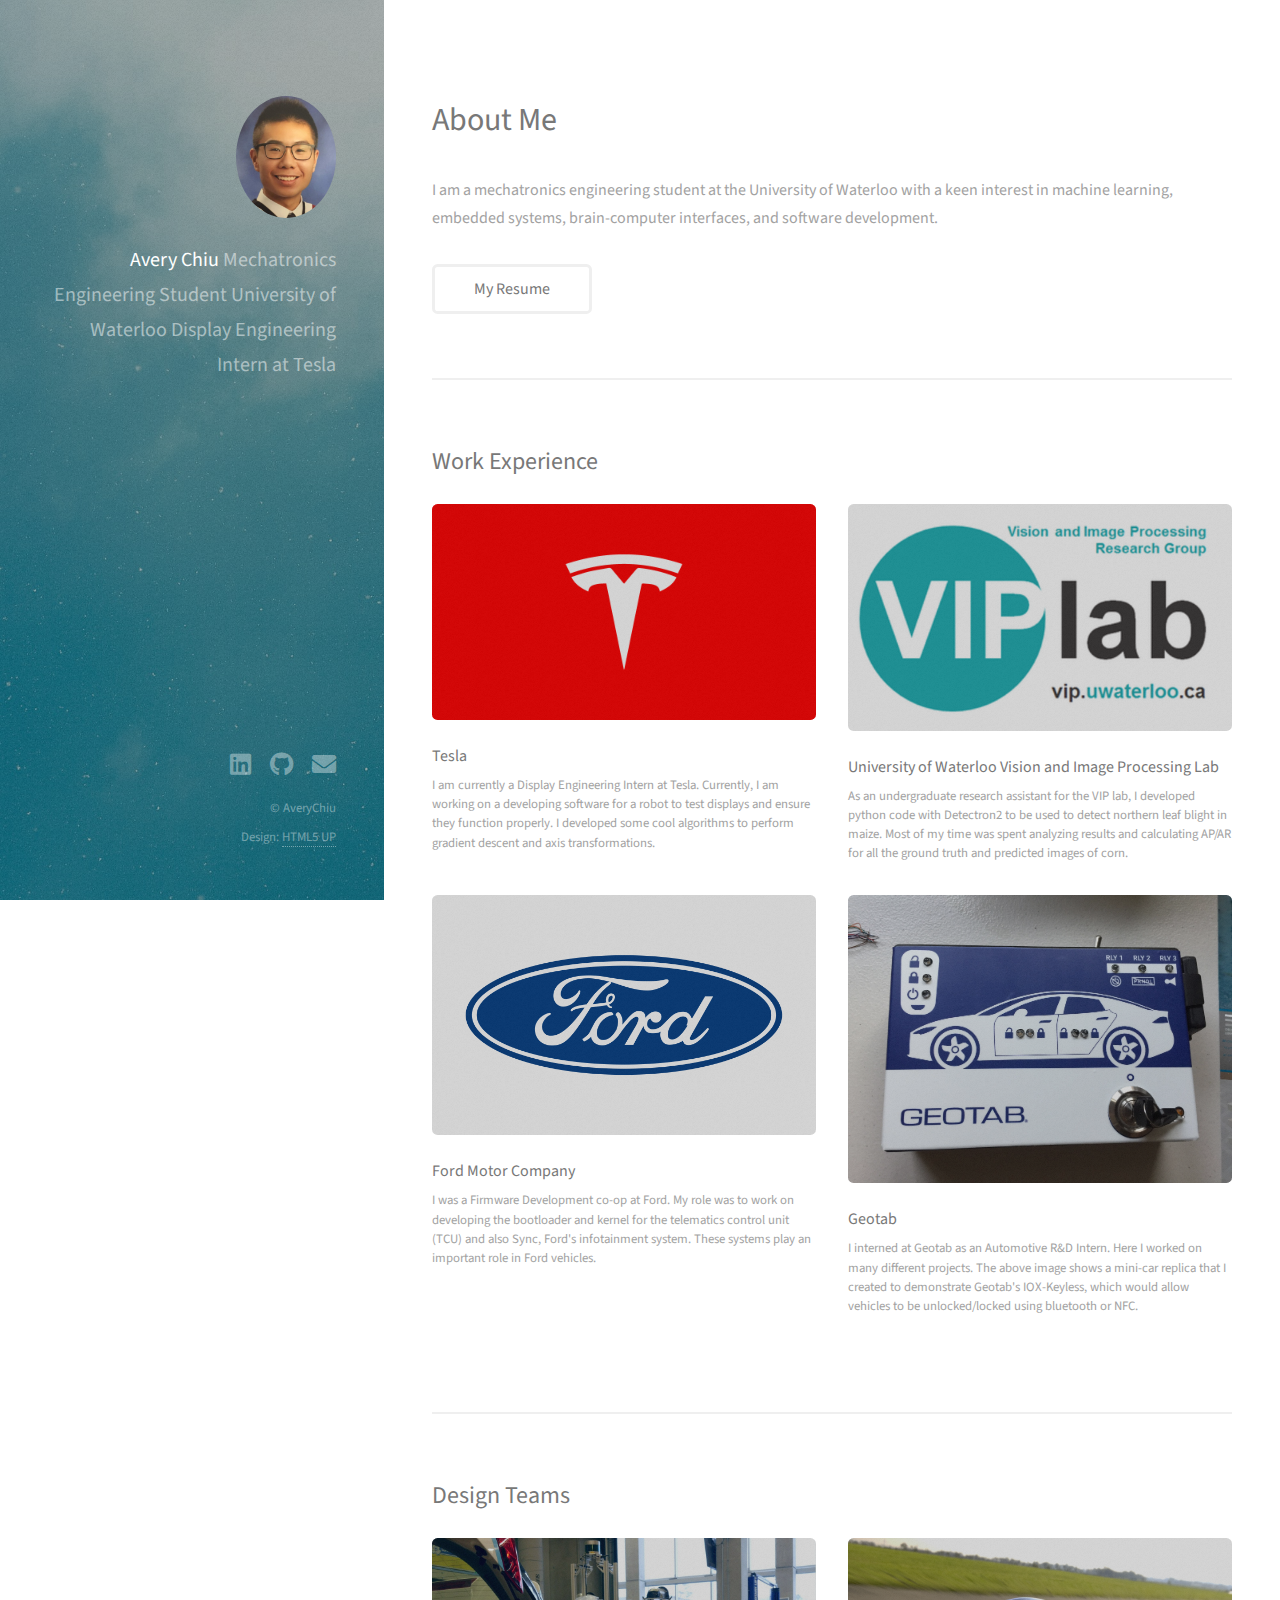
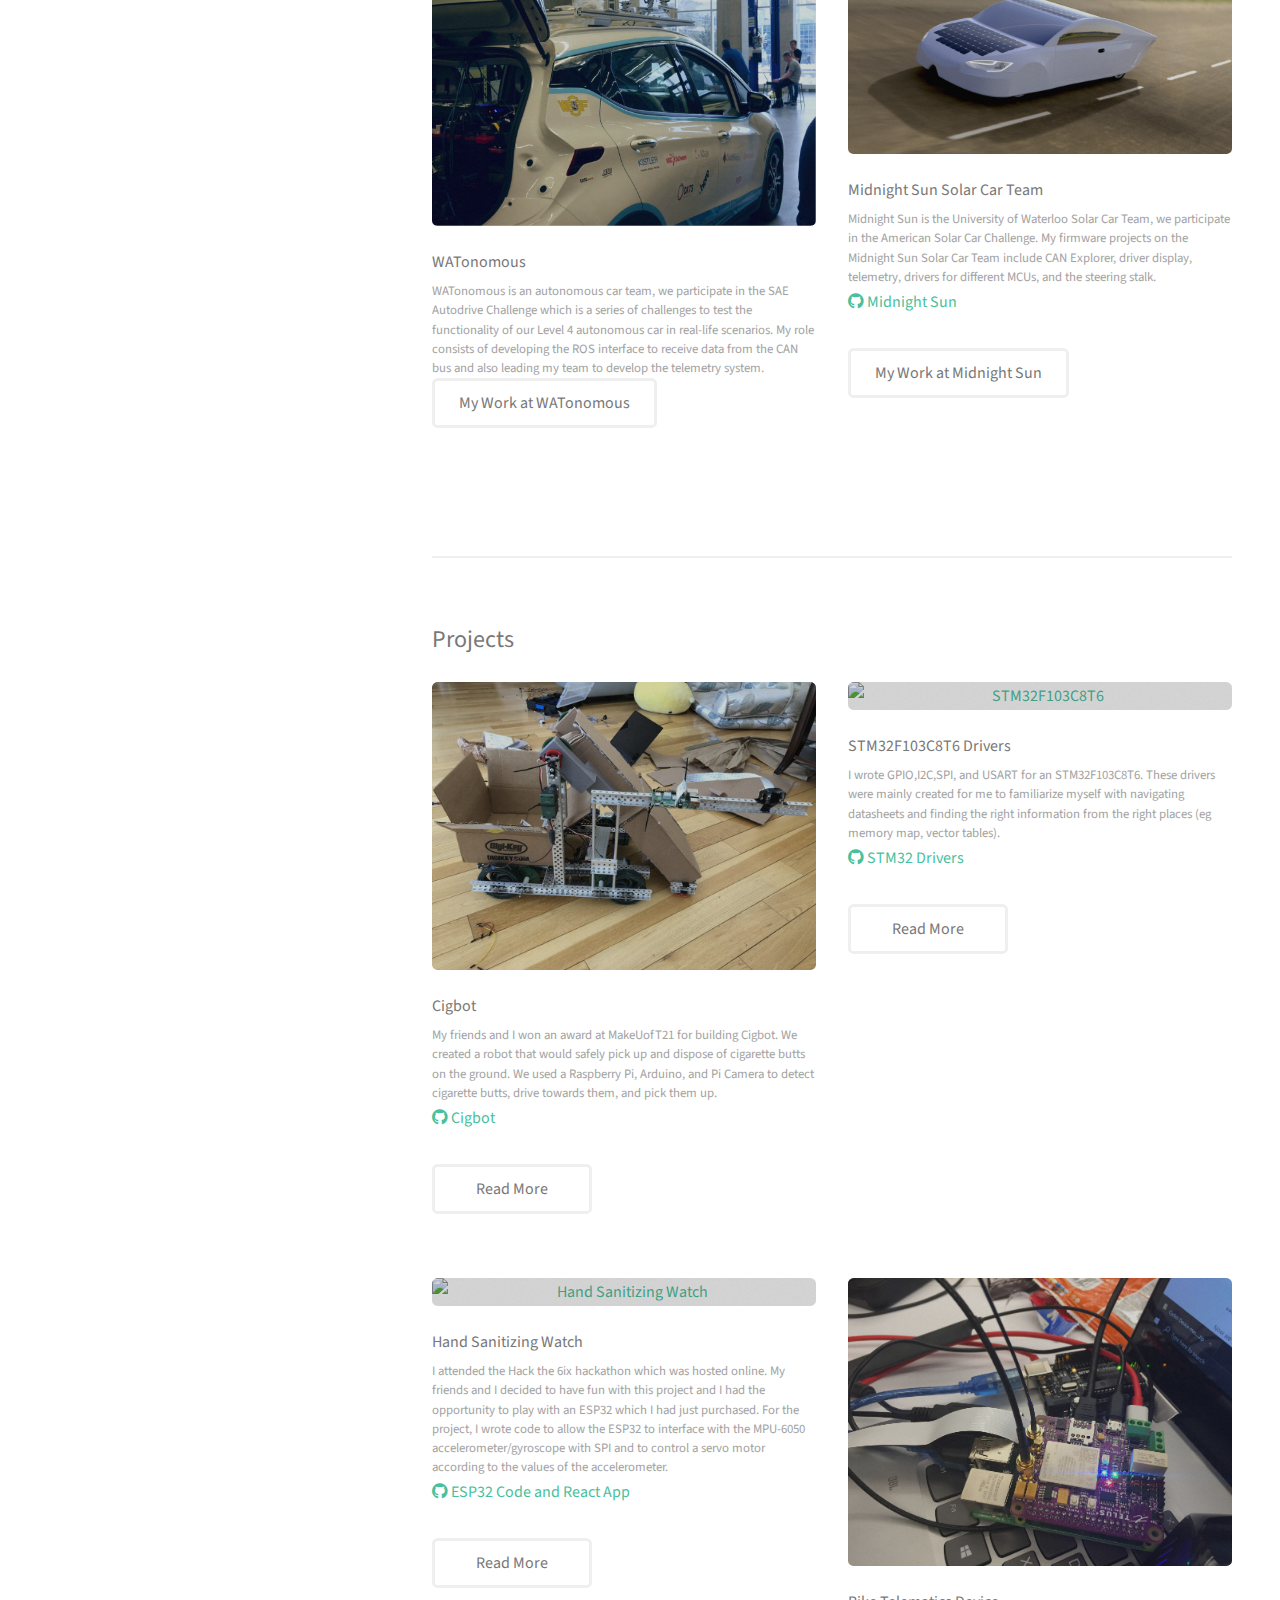
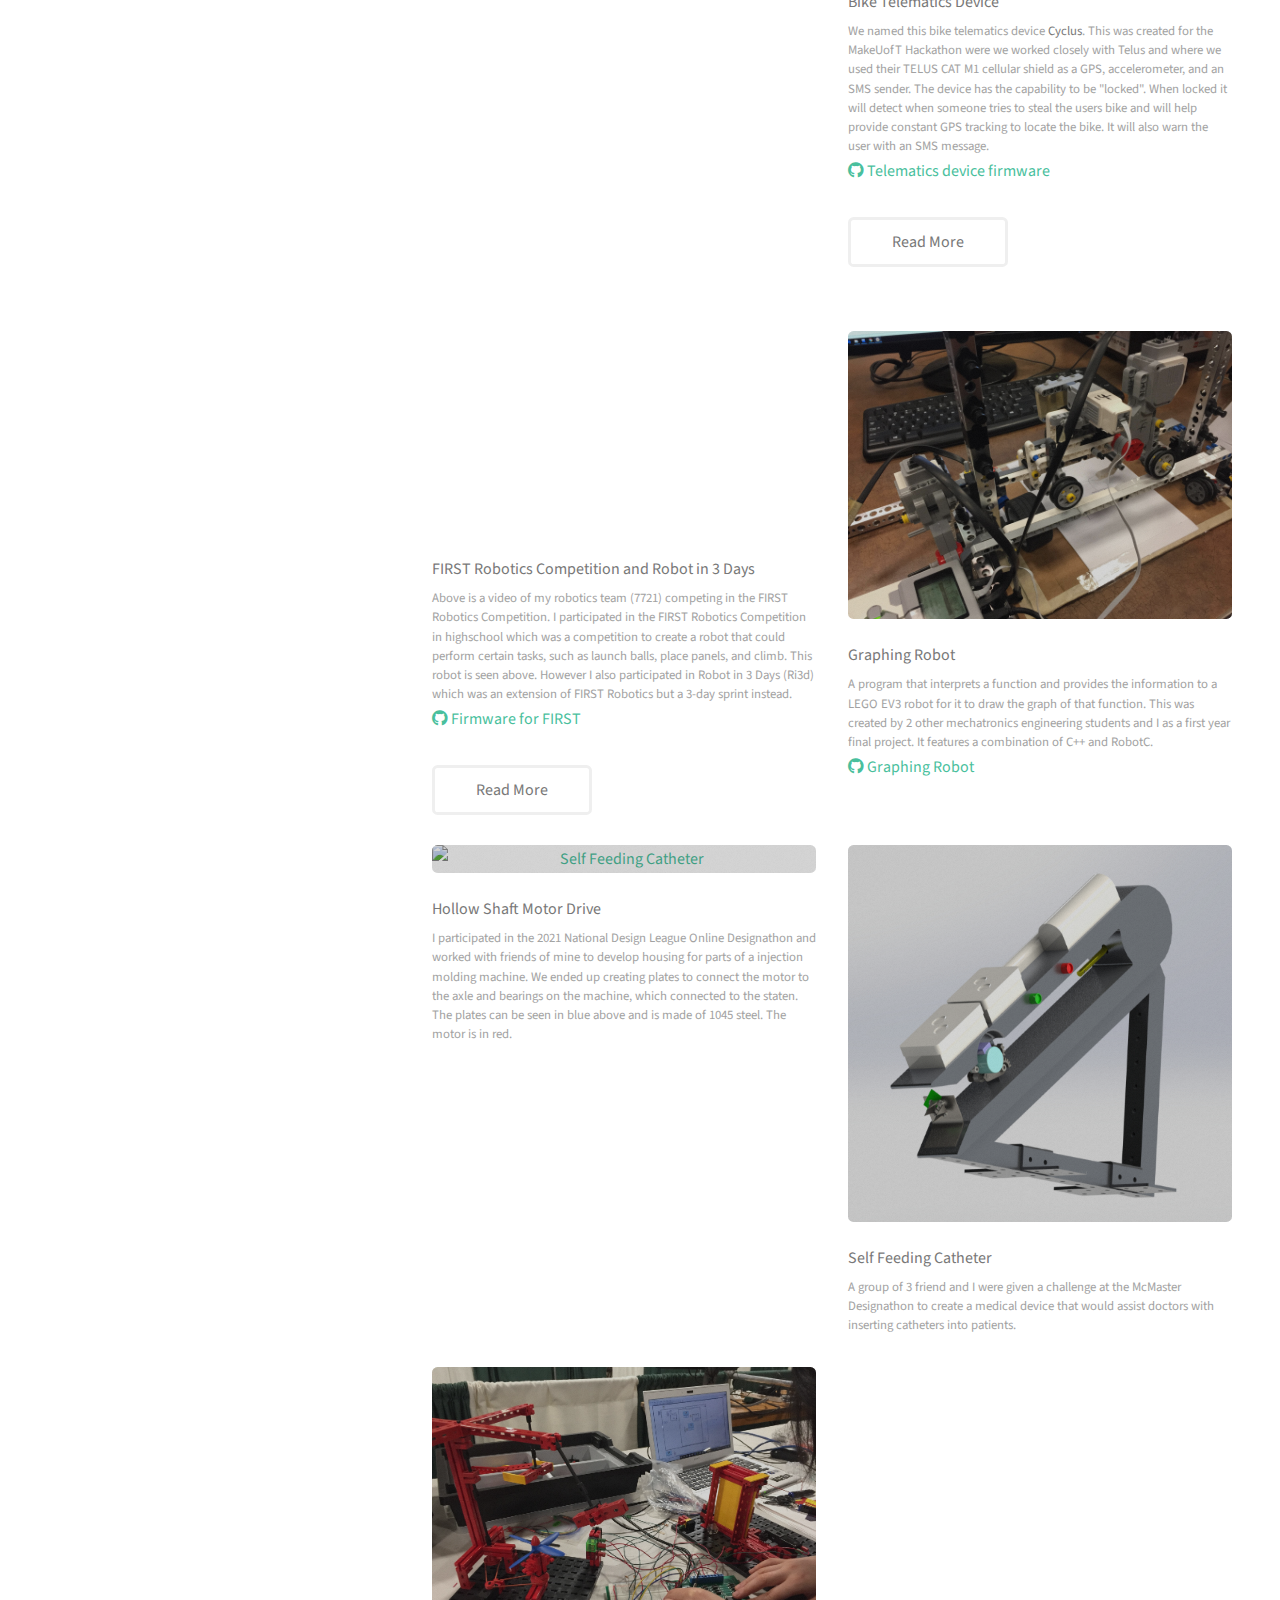
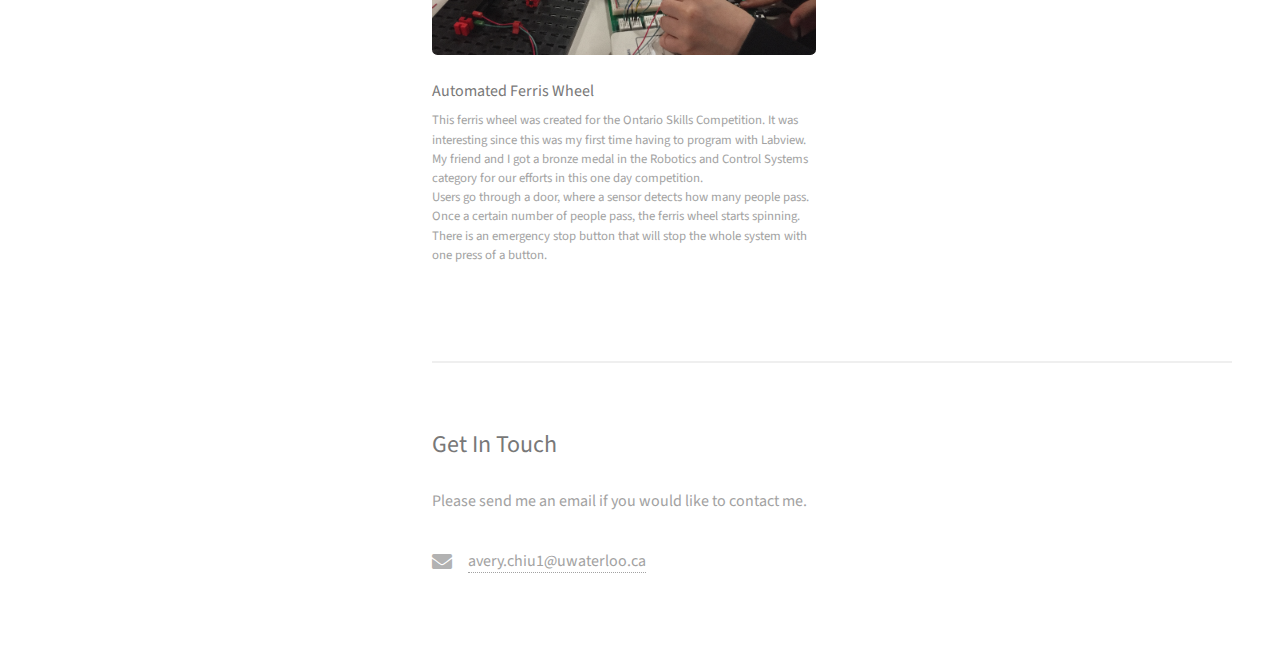
==== commit 1df8d698: "Updated geotab description" ====
--- a/index.html
+++ b/index.html
@@ -65,10 +65,8 @@
 								<a href="images/thumbs/geotab.jpg" class="image fit thumb"><img src="images/thumbs/geotab.jpg" alt="" /></a>
 								<h3>Geotab</h3>
 								<p> I interned at Geotab as an Automotive R&D Intern. Here I worked on many different projects.
-									I desgined the schematic, PCB layout, BOM, and Gerber files using Altium Designer for a
-									PCB used to test for proper connections to a keyfob. I also spent a lot of time
-									performing data analysis with Google BigQuery and preparing visualizations based off of
-									data from vehicles.
+									The above image shows a mini-car replica that I created to demonstrate Geotab's IOX-Keyless, which
+									would allow vehicles to be unlocked/locked using bluetooth or NFC.
 								</p>
 							</article>
 						</div>
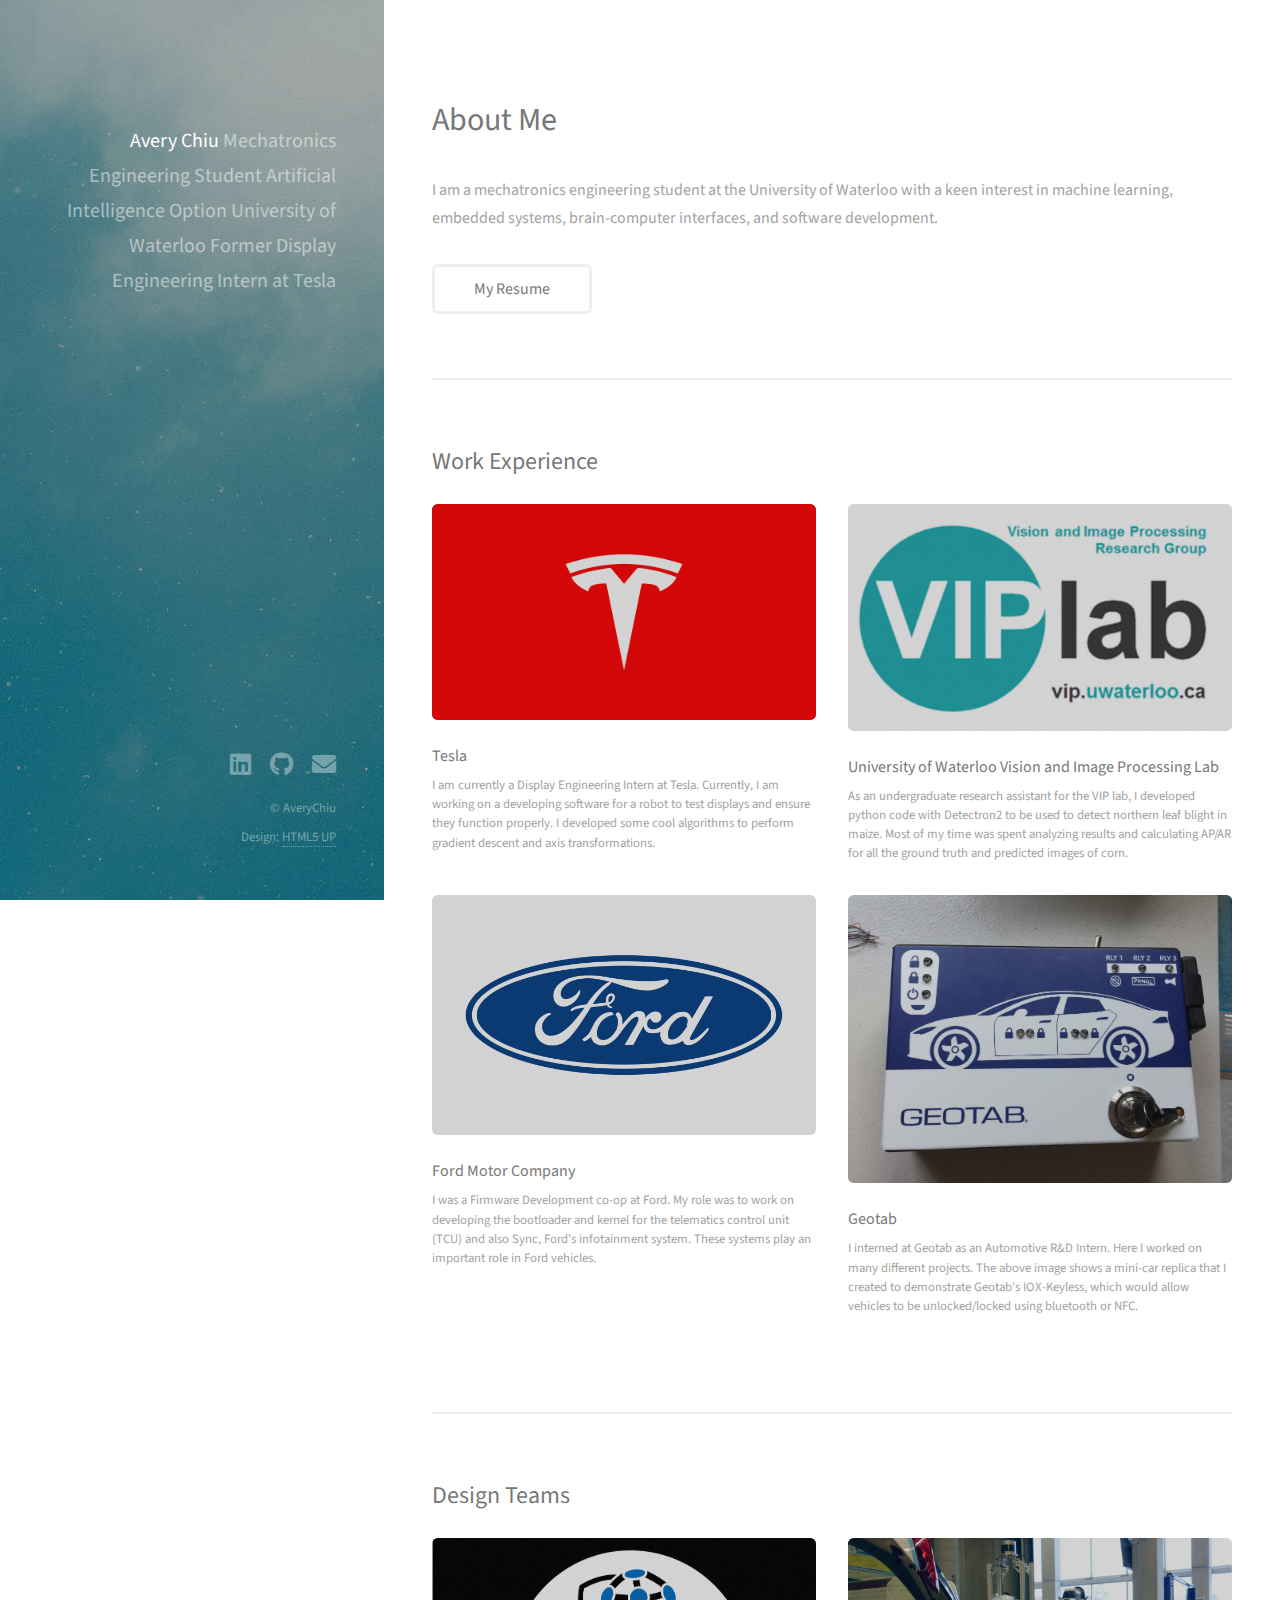
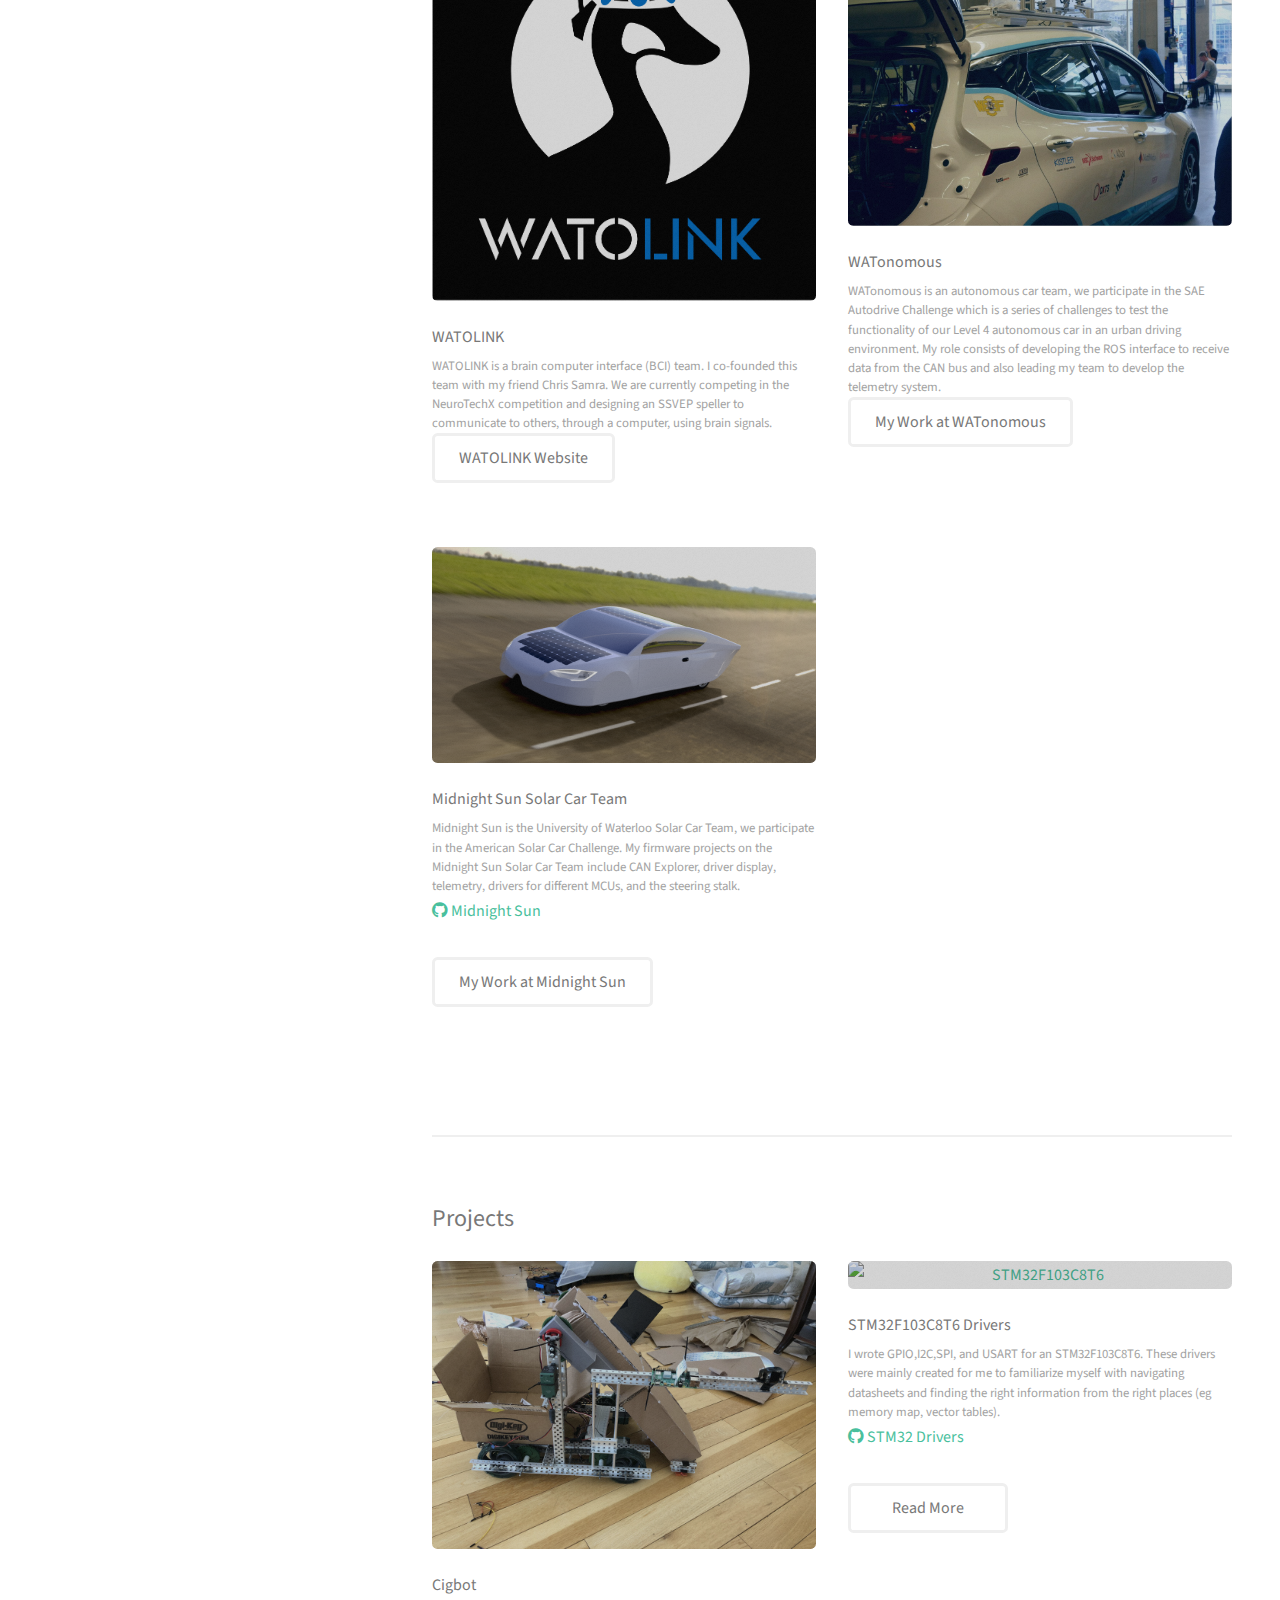
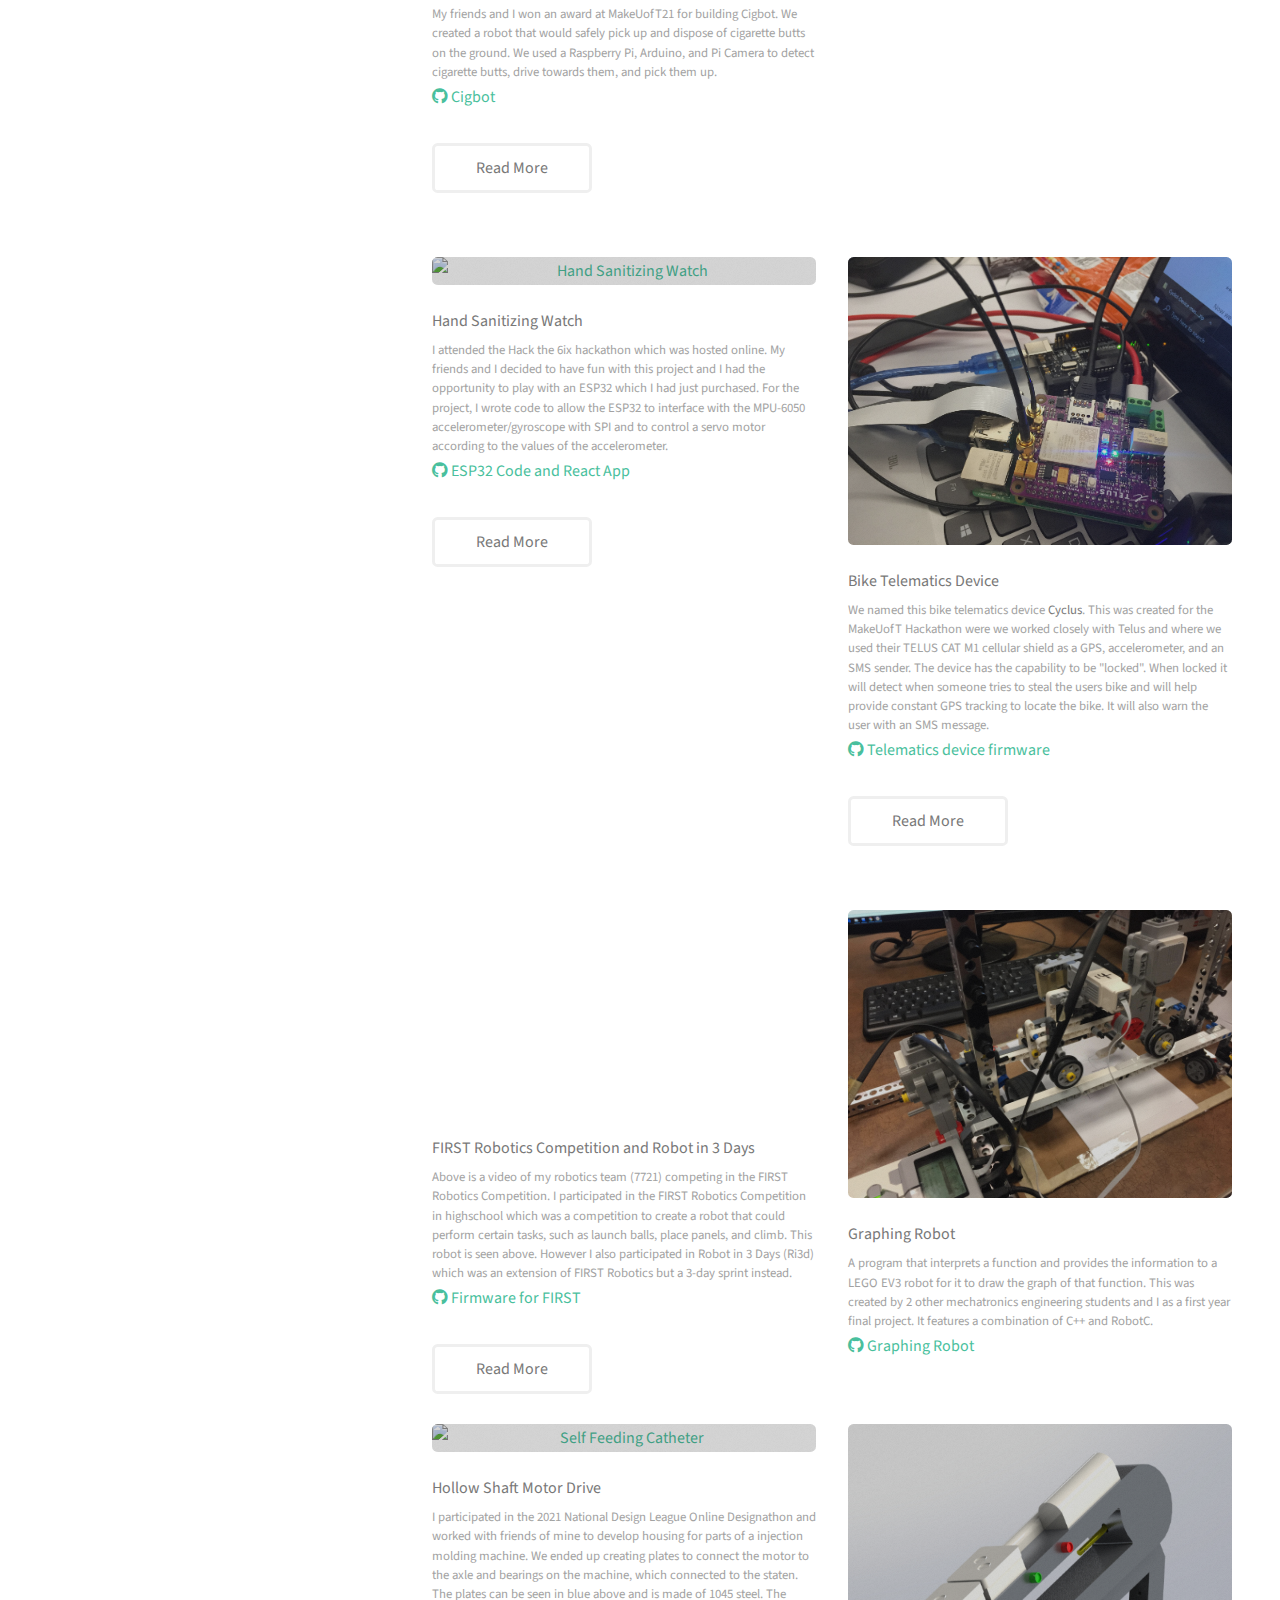
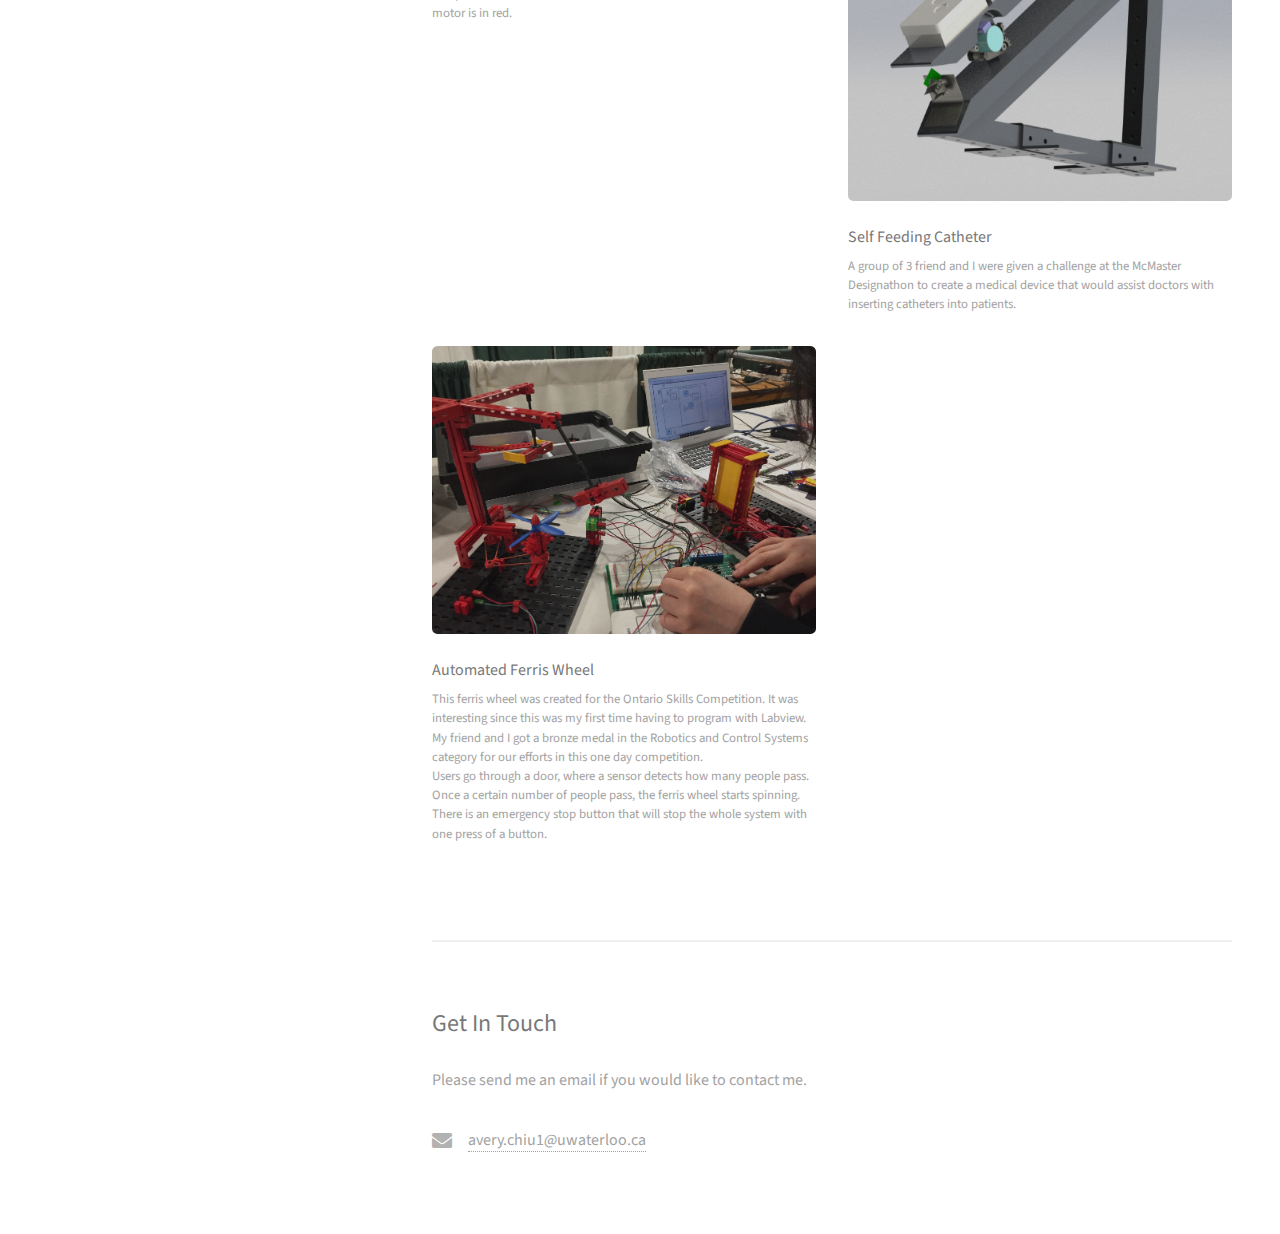
==== commit ceecf9ad: "Added WATOLINK" ====
--- a/index.html
+++ b/index.html
@@ -11,11 +11,12 @@
 		<!-- Header -->
 		<header id="header">
 			<div class="inner">
-				<a href="#" class="image avatar"><img src="images/Avery.jpg" alt="" /></a>
+				<a href="#" class="image avatar"><img src="images/Avery.png" alt="" /></a>
 				<h1><strong>Avery Chiu</strong> <br>
 					Mechatronics Engineering Student <br>
+					Artificial Intelligence Option <br>
 					University of Waterloo <br>
-					Display Engineering Intern at Tesla<br>
+					Former Display Engineering Intern at Tesla<br>
 					<h1>
 			</div>
 		</header>
@@ -76,10 +77,21 @@
 						<h2>Design Teams</h2>
 						<div class="row">
 							<article class="col-6 col-12-xsmall work-item">
+								<a href="images/thumbs/watolink.png" class="image fit thumb"><img src="images/thumbs/watolink.png" alt="" /></a>
+								<h3>WATOLINK</h3>
+								<p> WATOLINK is a brain computer interface (BCI) team. I co-founded this team with my friend Chris Samra. 
+									We are currently competing in the NeuroTechX competition and designing an SSVEP speller to communicate 
+									to others, through a computer, using brain signals.
+								</p>
+									<ul class="actions">
+										<li><a href="https://www.watolink.com/" class="button">WATOLINK Website</a></li>
+									</ul>
+							</article>
+							<article class="col-6 col-12-xsmall work-item">
 								<a href="images/thumbs/wato.jpg" class="image fit thumb"><img src="images/thumbs/wato.jpg" alt="" /></a>
 								<h3>WATonomous</h3>
 								<p> WATonomous is an autonomous car team, we participate in the SAE Autodrive Challenge which is a series of challenges
-									to test the functionality of our Level 4 autonomous car in real-life scenarios. My role consists of developing
+									to test the functionality of our Level 4 autonomous car in an urban driving environment. My role consists of developing
 									the ROS interface to receive data from the CAN bus and also leading my team to develop the telemetry system.
 								</p>
 									<ul class="actions">
--- a/assets/css/main.css
+++ b/assets/css/main.css
@@ -2048,10 +2048,6 @@
 			height: 15%;
 		}
 
-		.frc {
-			width: 1%;
-			height: 1%;
-		}
 /* Image */
 	.image {
 		border-radius: 0.35em;
@@ -2159,7 +2155,7 @@
 
 			.image.avatar img {
 				border-radius: 100%;
-				width: 100%;
+				width: 150%;
 			}
 
 /* List */
@@ -3234,4 +3230,4 @@
 				padding-left: 0;
 			}
 
-	}+	}
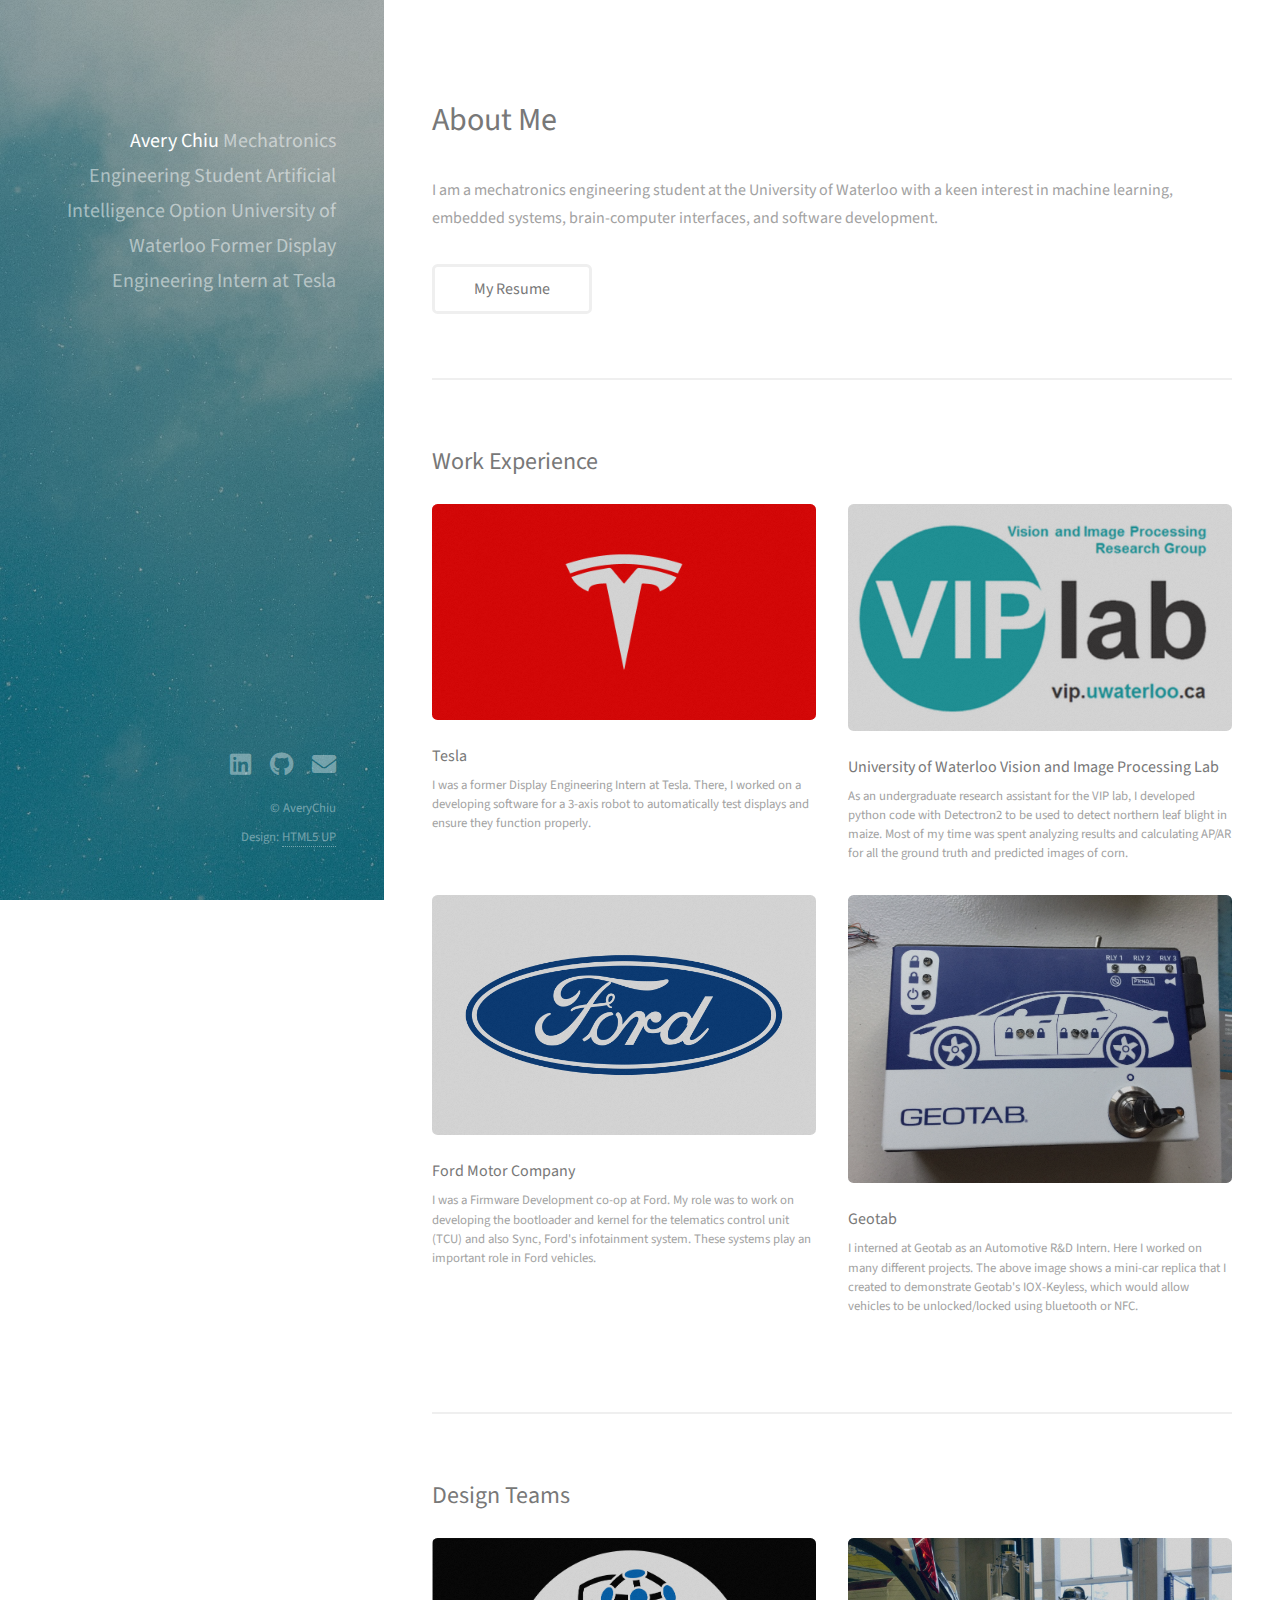
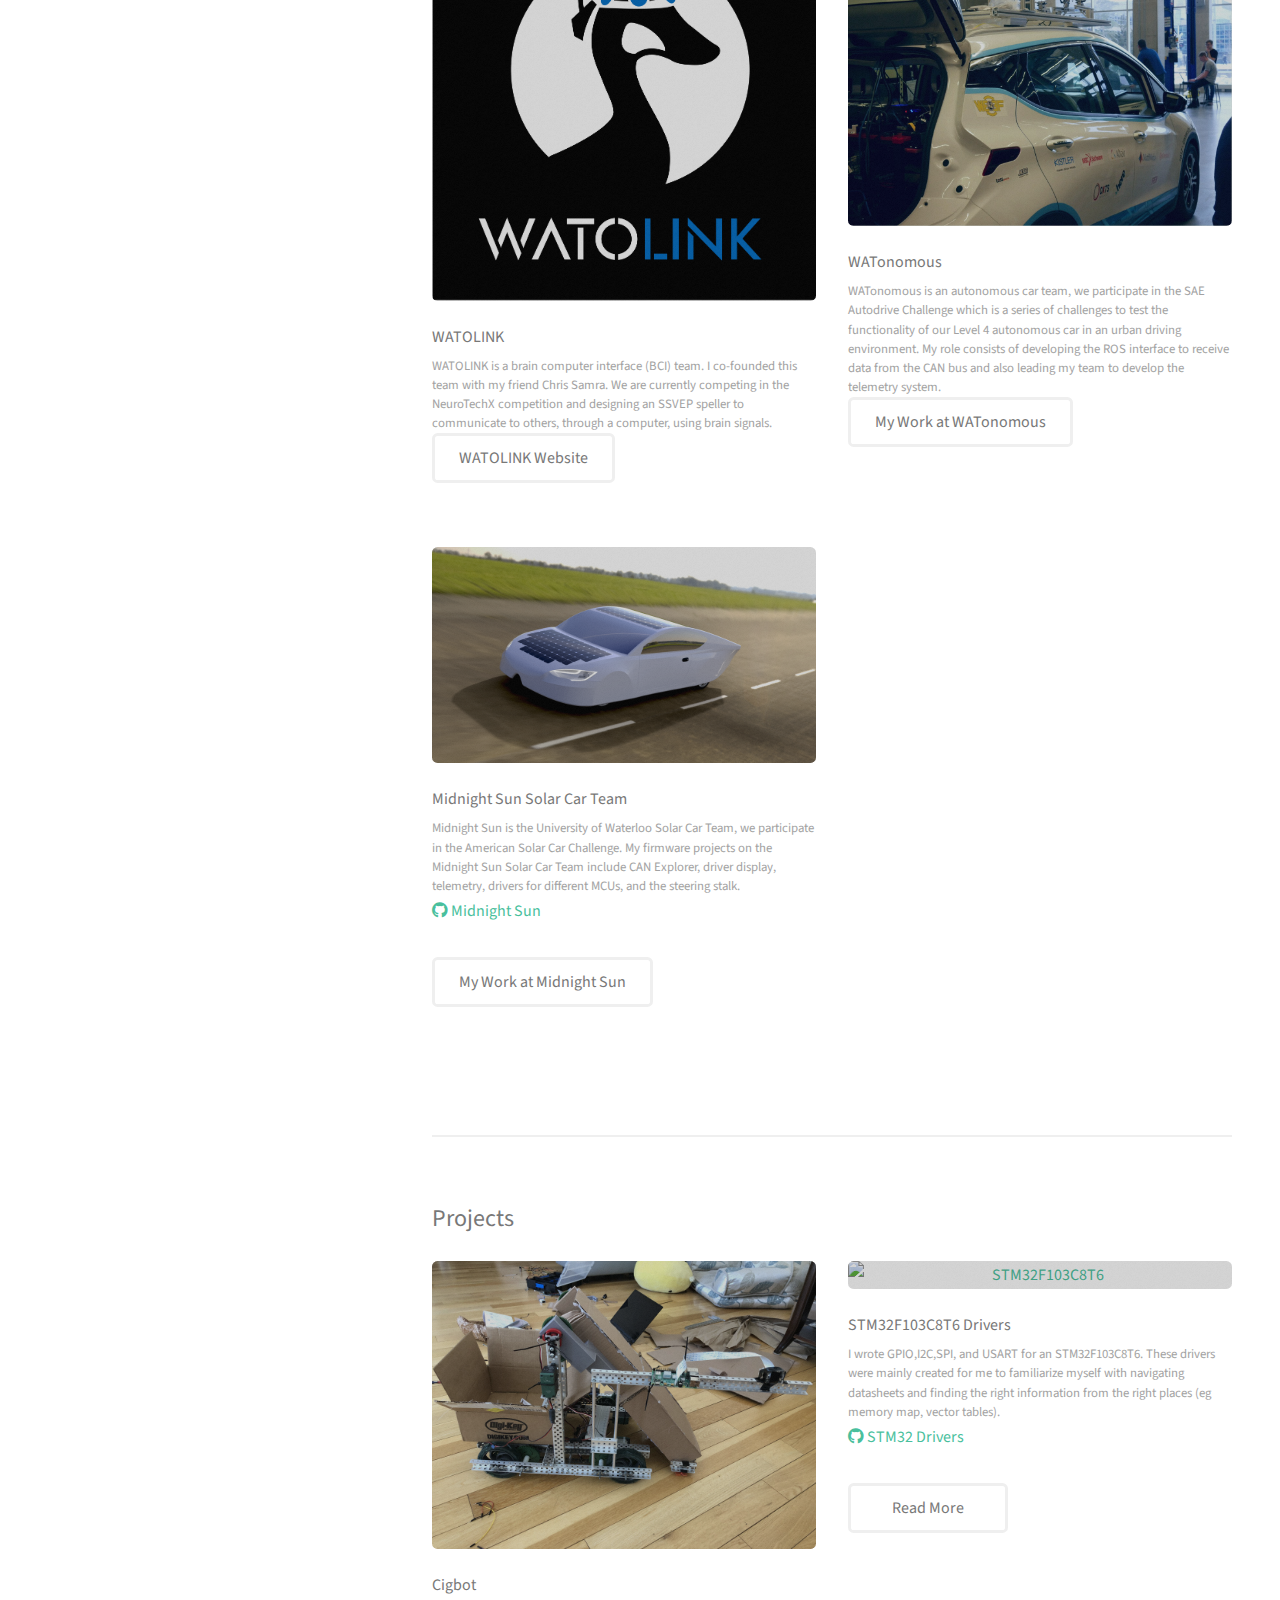
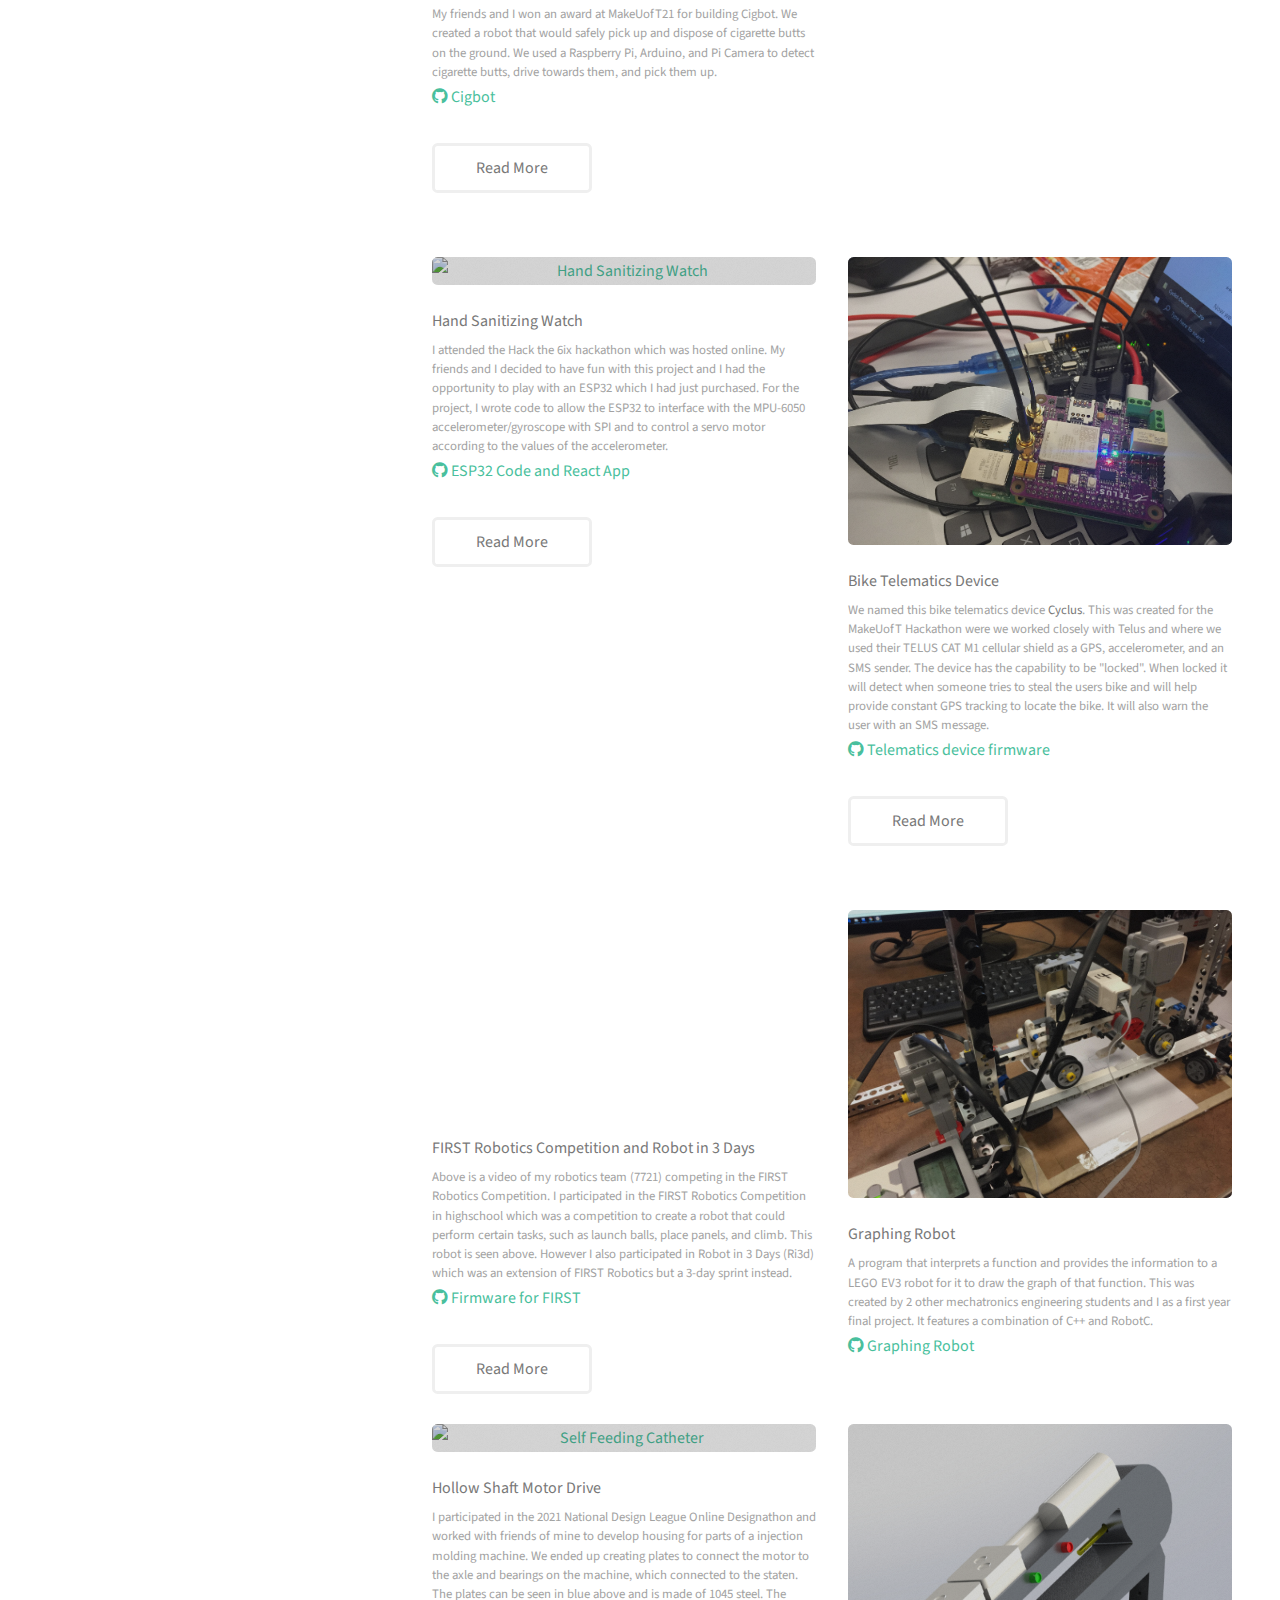
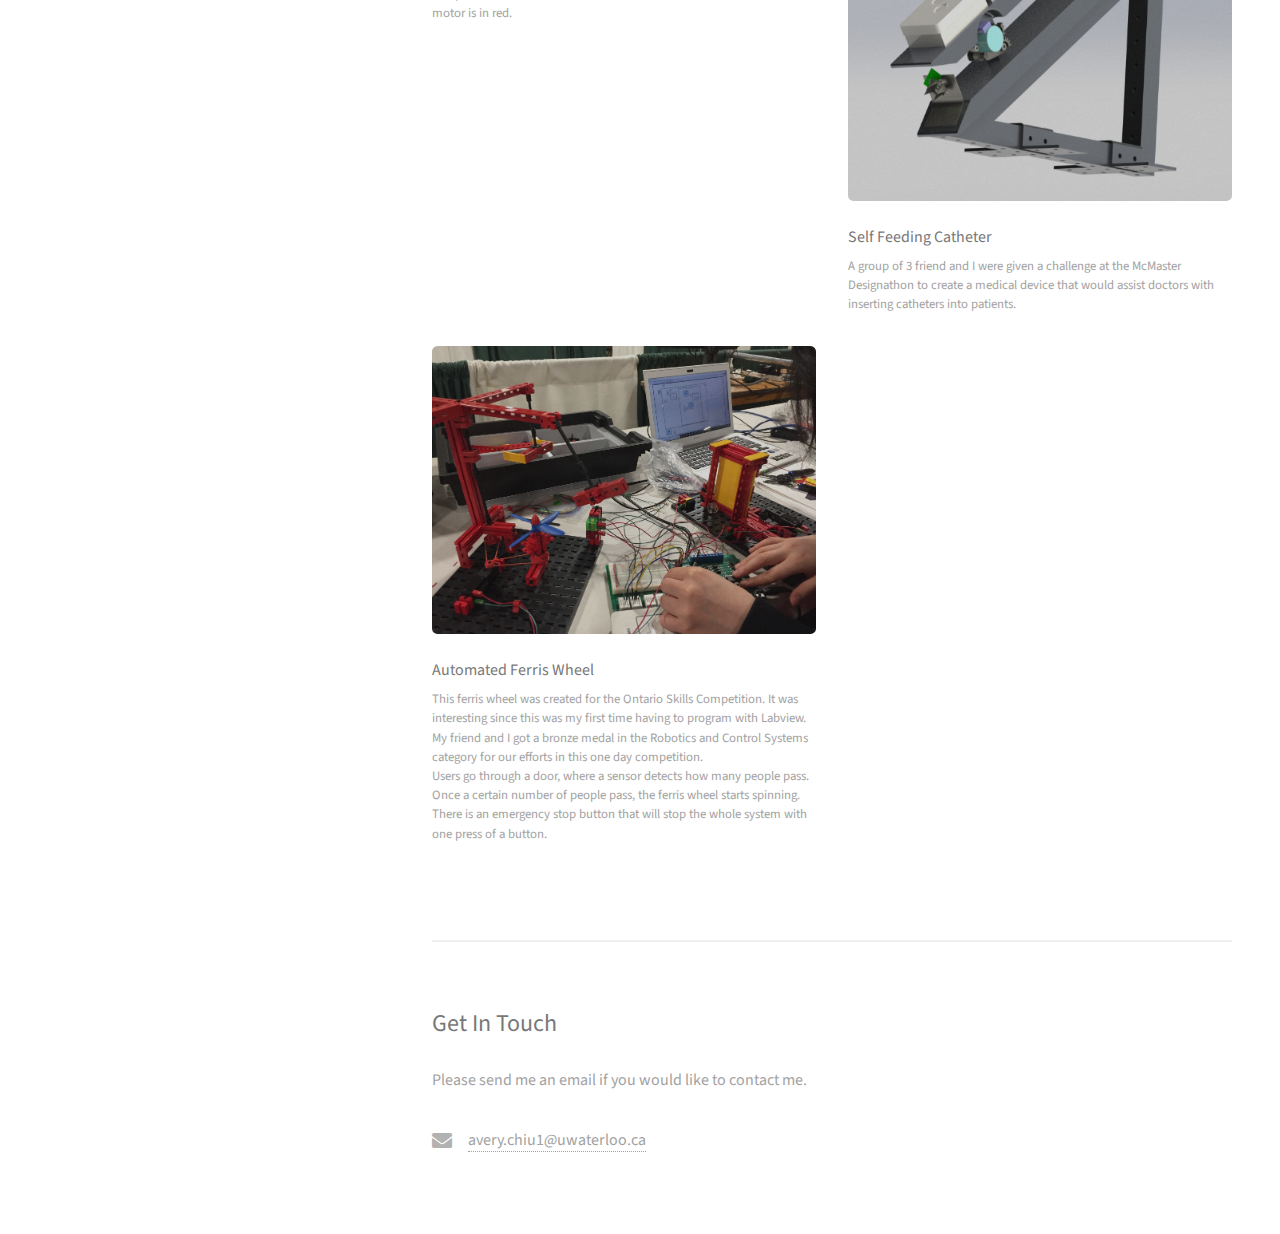
==== commit f220f890: "Updated tesla" ====
--- a/index.html
+++ b/index.html
@@ -41,9 +41,8 @@
 							<article class="col-6 col-12-xsmall work-item">
 								<a href="images/thumbs/Tesla.png" class="image fit thumb"><img src="images/thumbs/Tesla.png" alt="" /></a>
 								<h3>Tesla</h3>
-								<p> I am currently a Display Engineering Intern at Tesla. Currently, I am working on a developing software for a
-									robot to test displays and ensure they function properly. I developed some cool algorithms to perform 
-									gradient descent and axis transformations.
+								<p> I was a former Display Engineering Intern at Tesla. There, I worked on a developing software for a
+									3-axis robot to automatically test displays and ensure they function properly.
 								</p>
 							</article>
 							<article class="col-6 col-12-xsmall work-item">
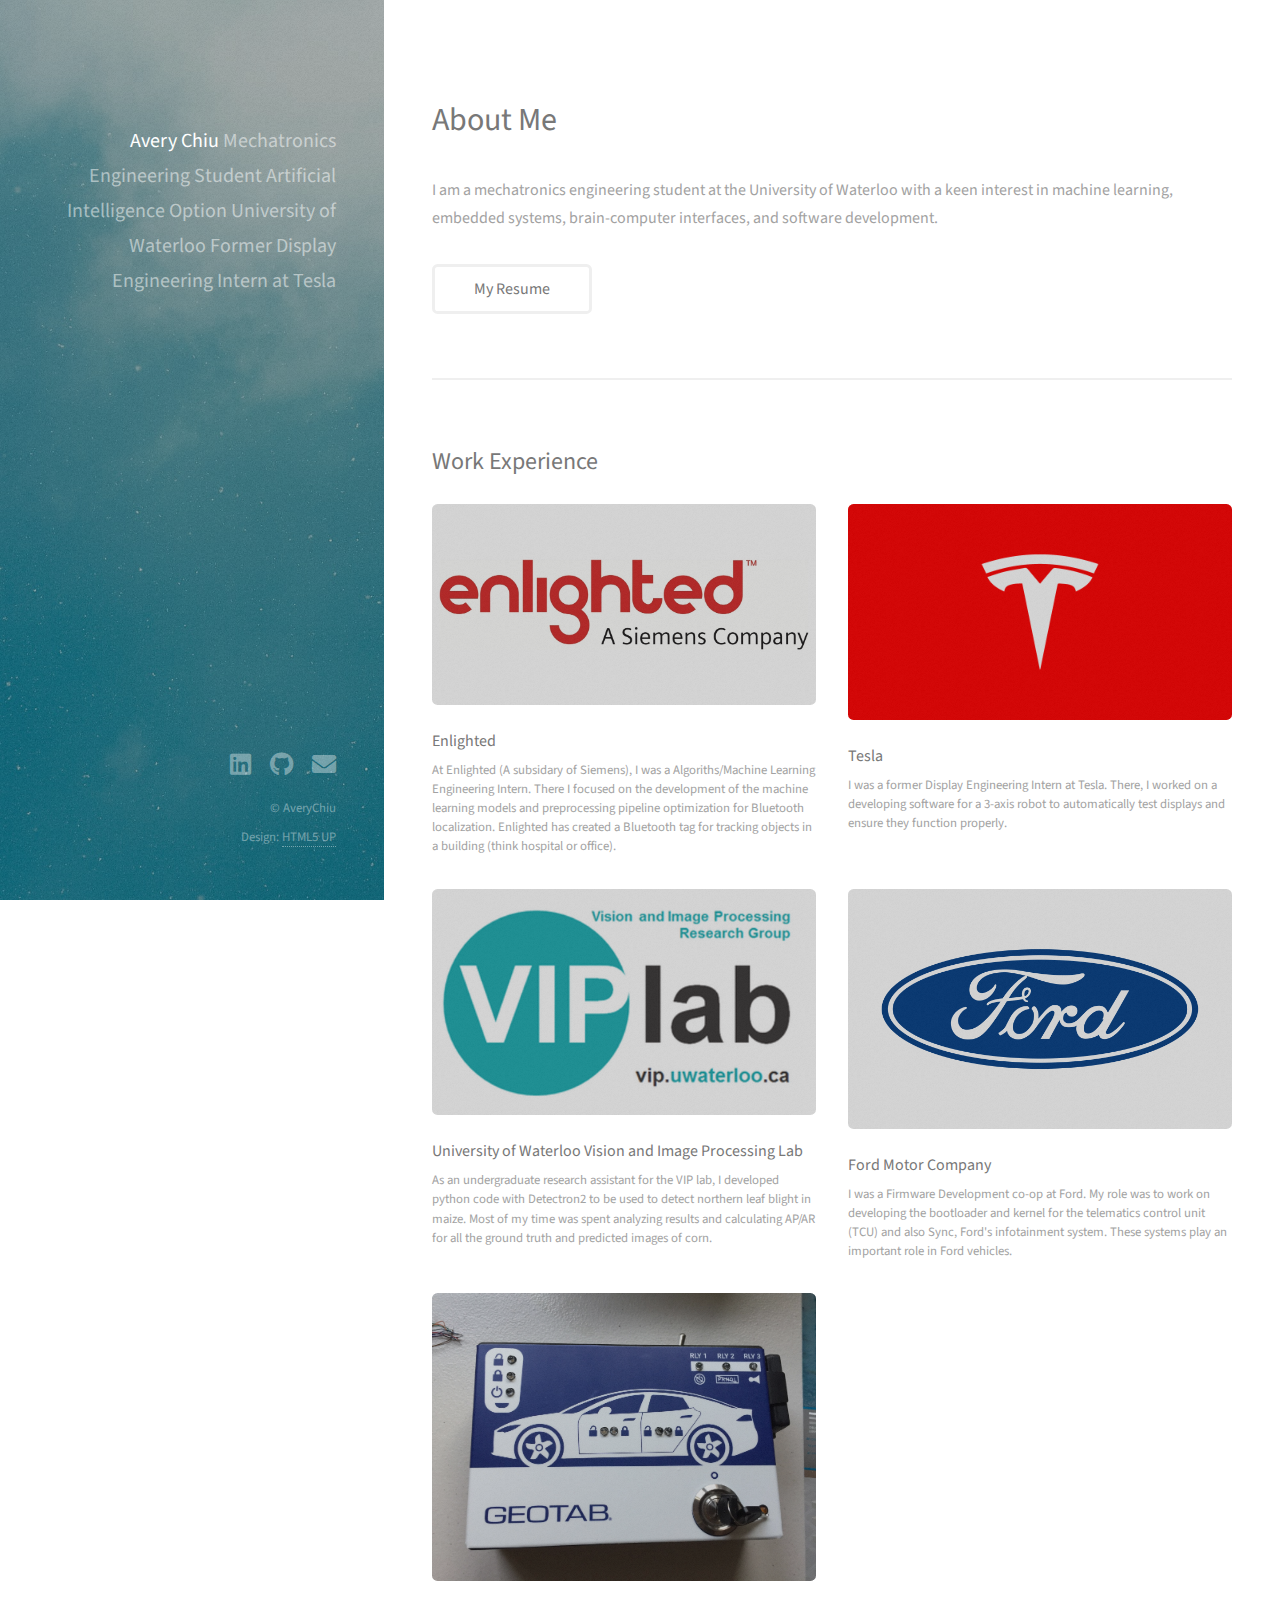
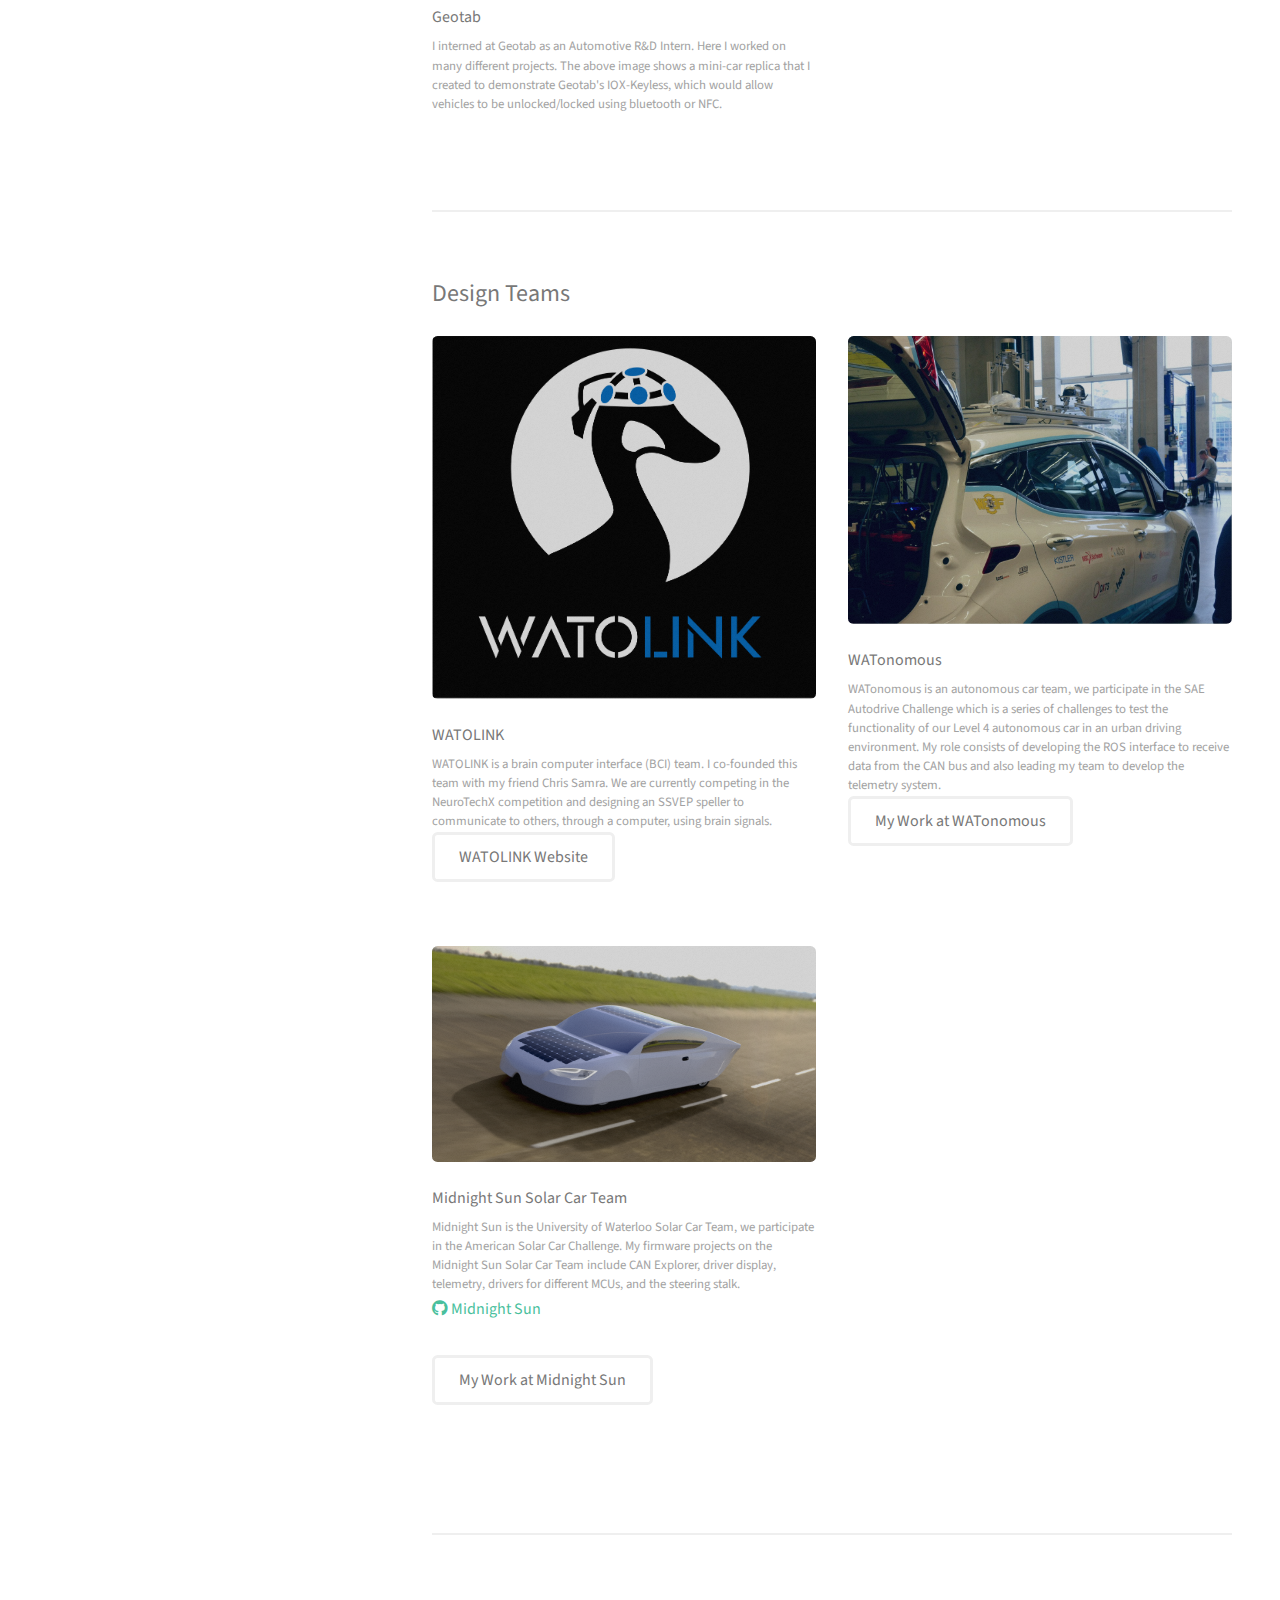
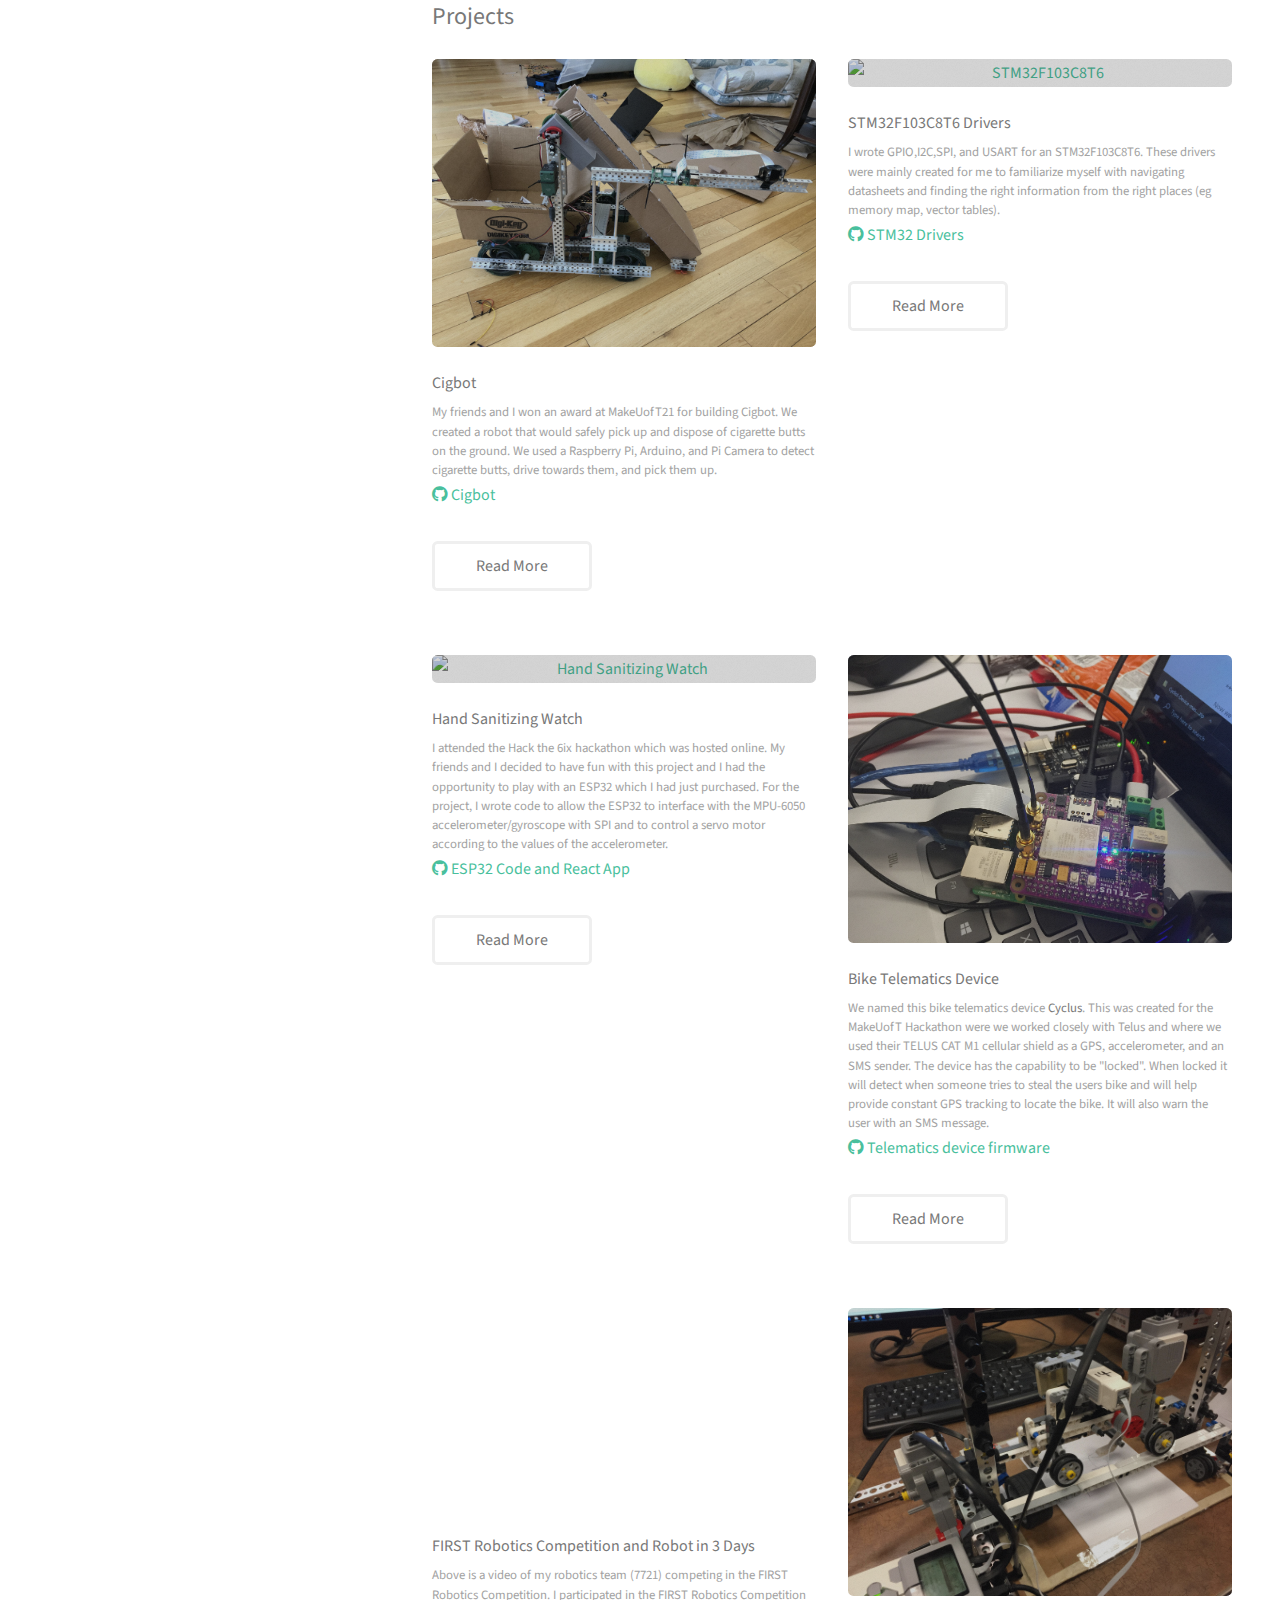
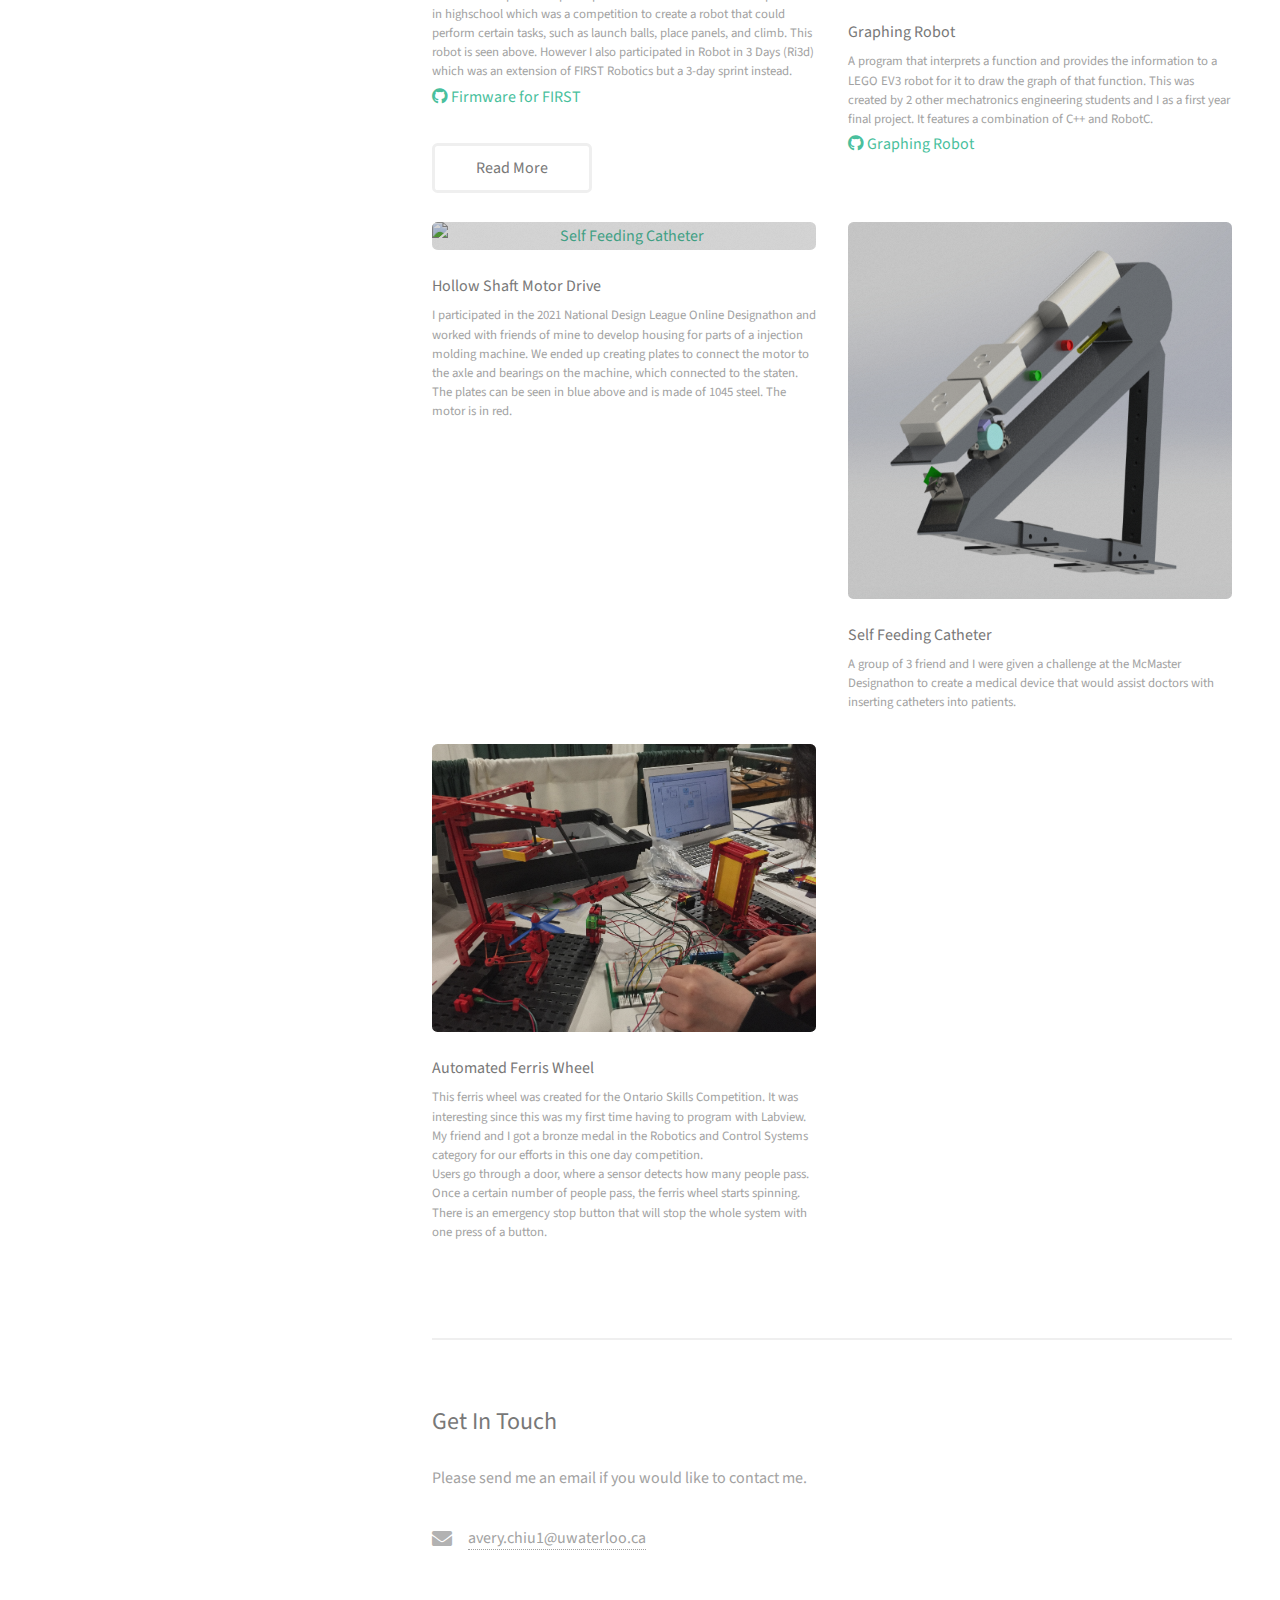
==== commit ced8c487: "Added enlightd" ====
--- a/index.html
+++ b/index.html
@@ -38,6 +38,14 @@
 					<section id="two">
 						<h2>Work Experience</h2>
 						<div class="row">
+							<article class="col-6 col-12-xsmall work-item">
+								<a href="images/thumbs/Enlighted.jpg" class="image fit thumb"><img src="images/thumbs/Enlighted.jpg" alt="" /></a>
+								<h3>Enlighted</h3>
+								<p> At Enlighted (A subsidary of Siemens), I was a Algoriths/Machine Learning Engineering Intern. There I focused on the development
+									of the machine learning models and preprocessing pipeline optimization for Bluetooth localization. Enlighted has created a Bluetooth
+									tag for tracking objects in a building (think hospital or office).
+								</p>
+							</article>
 							<article class="col-6 col-12-xsmall work-item">
 								<a href="images/thumbs/Tesla.png" class="image fit thumb"><img src="images/thumbs/Tesla.png" alt="" /></a>
 								<h3>Tesla</h3>
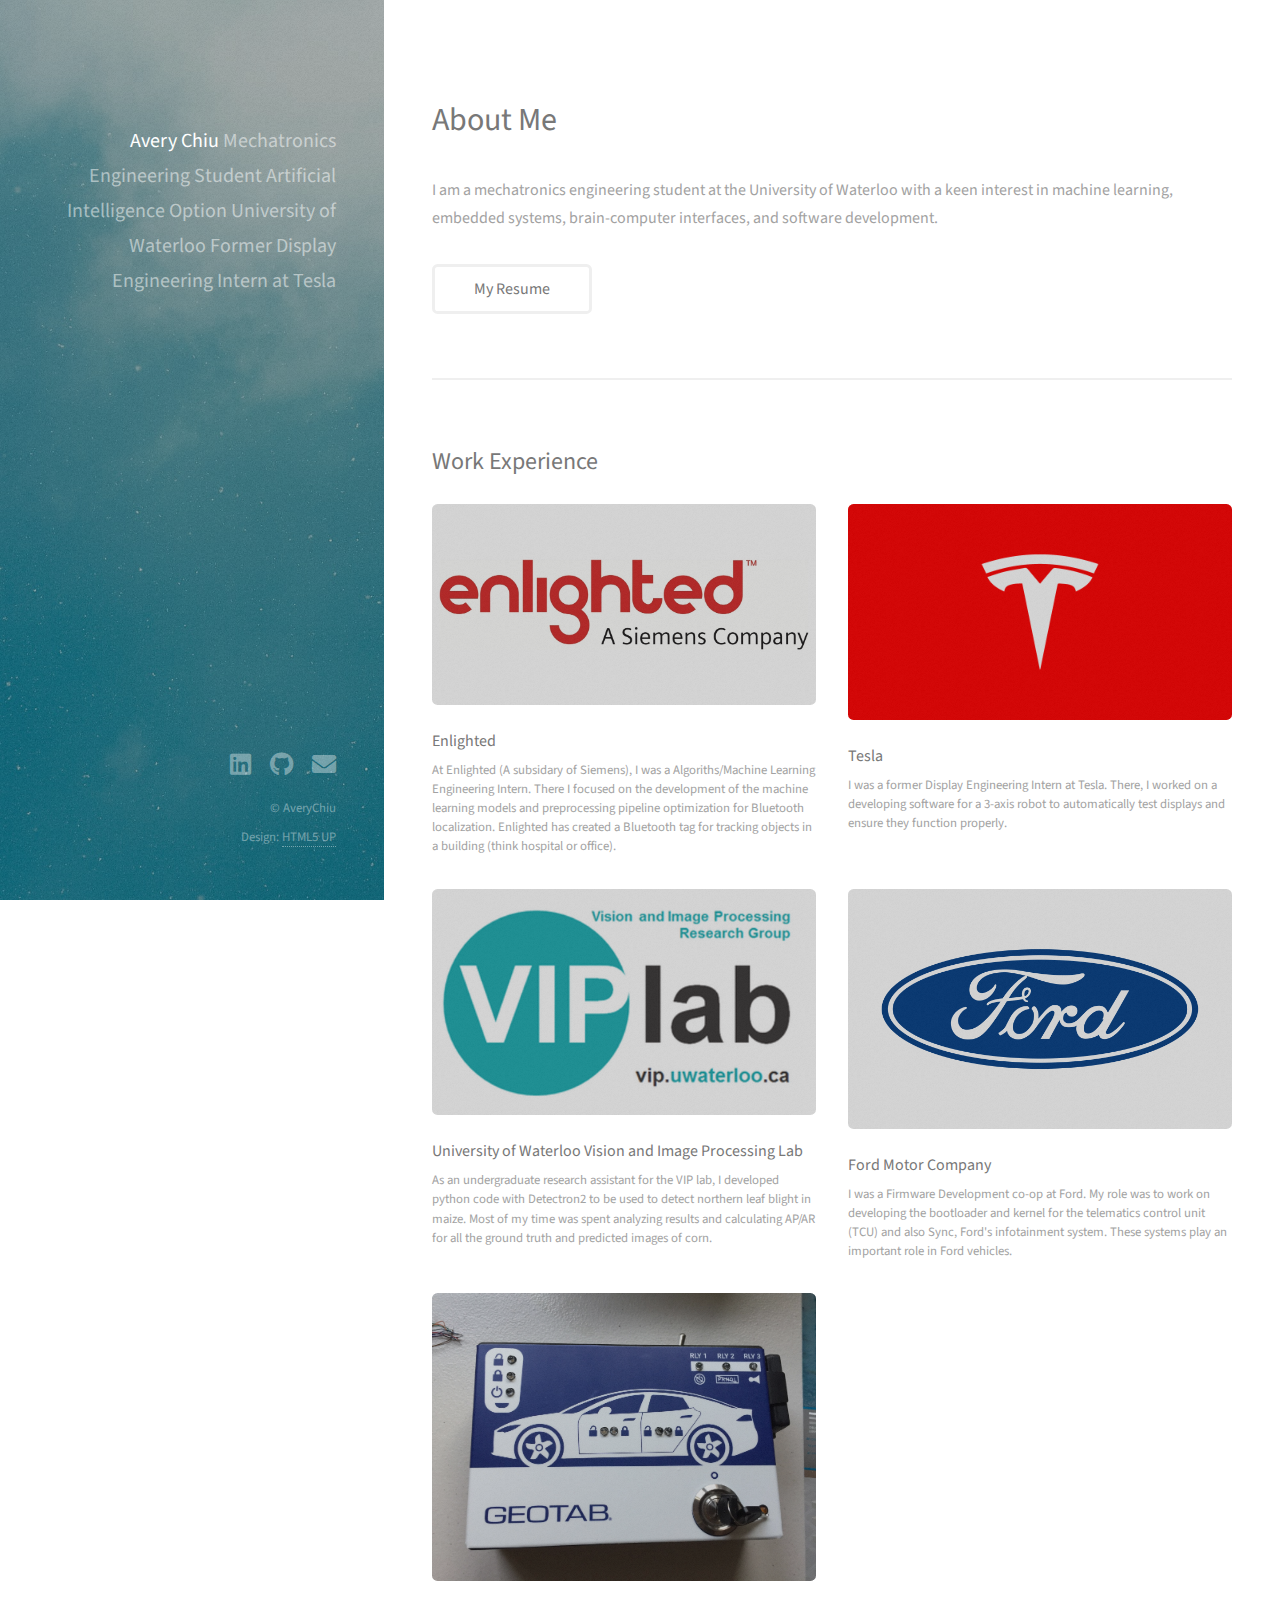
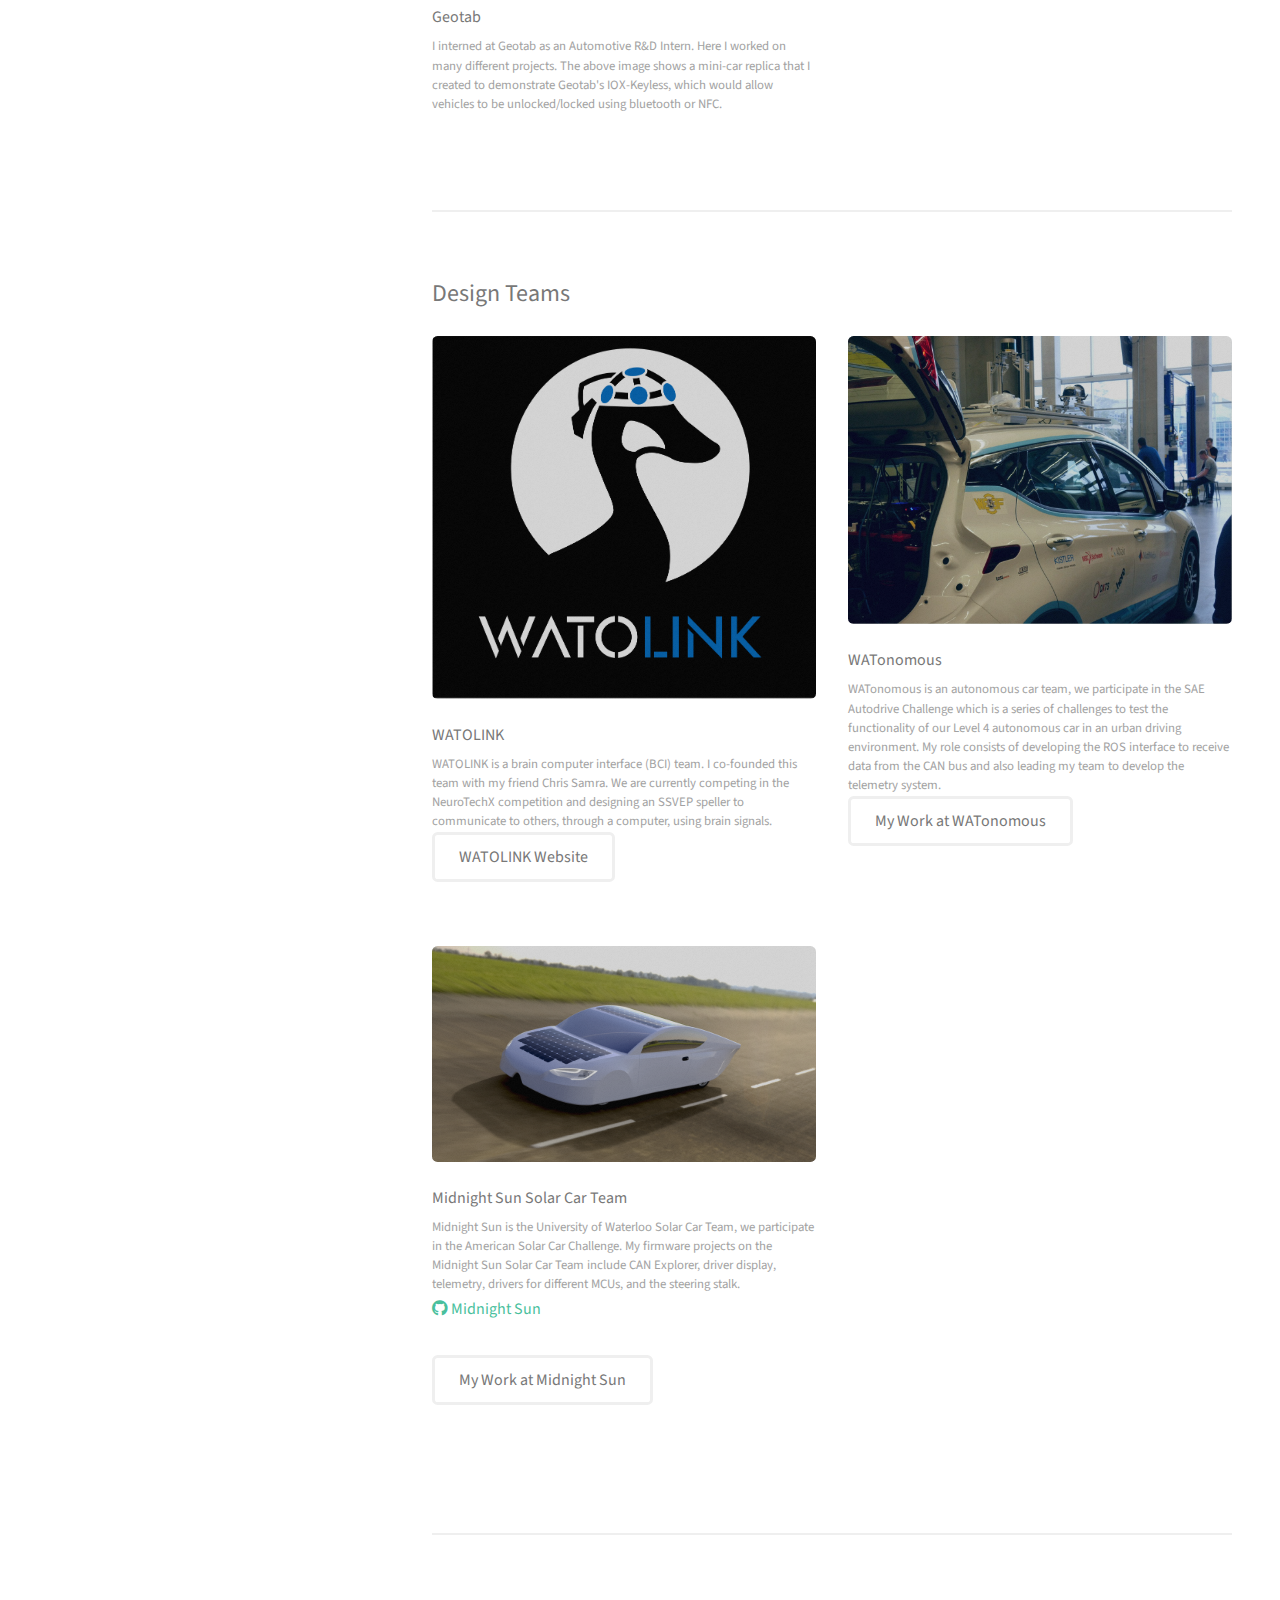
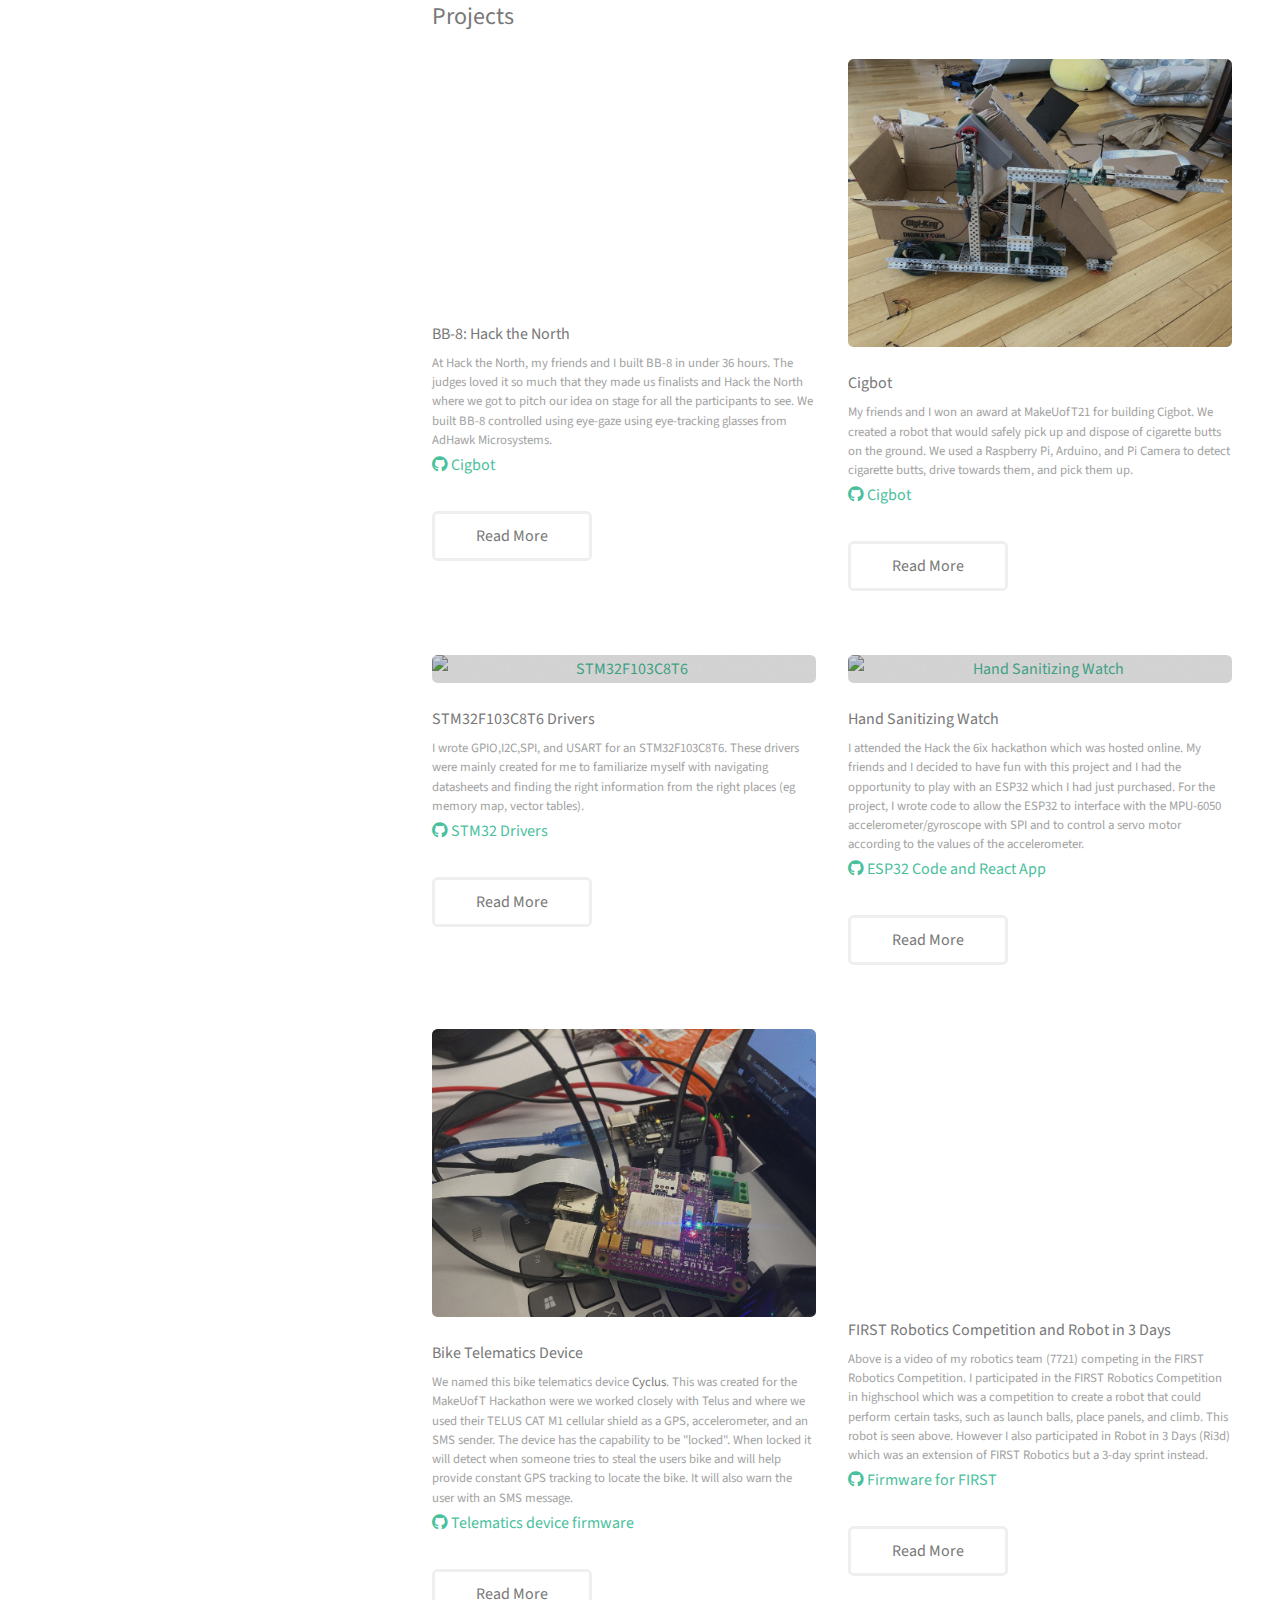
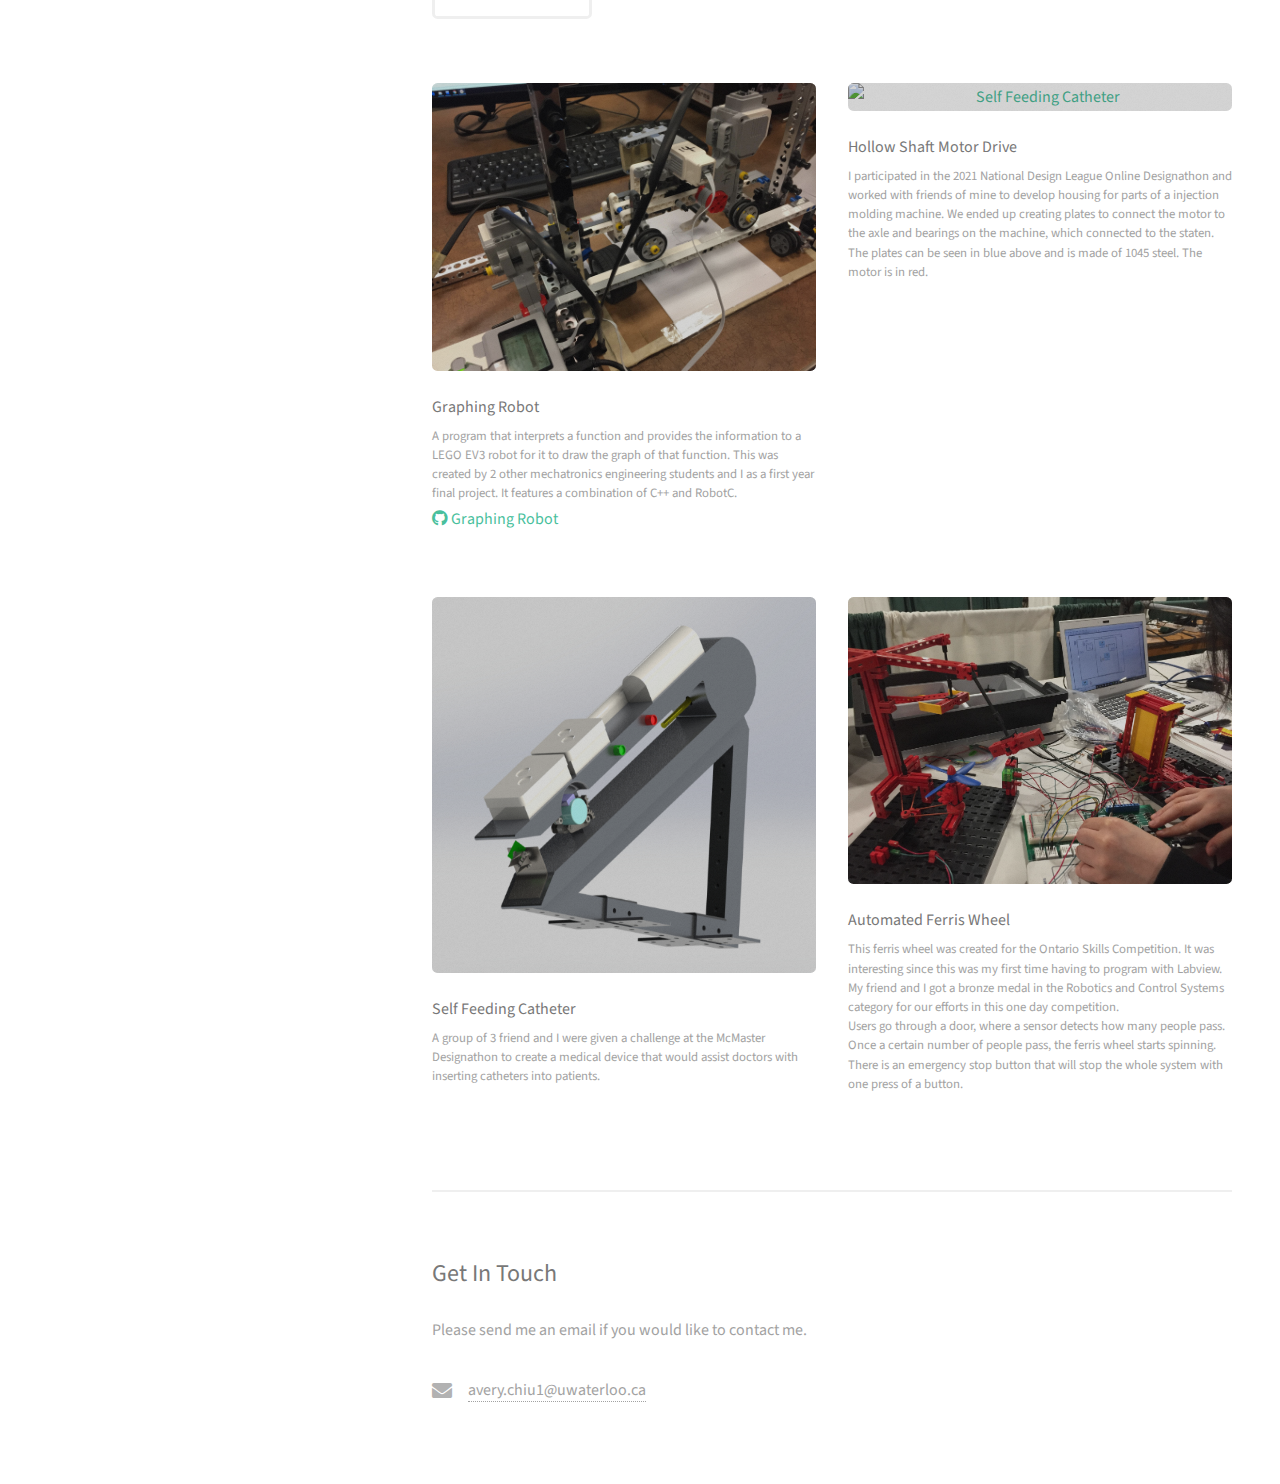
==== commit 74cce97b: "Added new project" ====
--- a/index.html
+++ b/index.html
@@ -126,6 +126,20 @@
 					<section id="four">
 						<h2>Projects</h2>
 						<div class="row">
+							<article class="col-6 col-12-xsmall work-item">
+								<iframe width="110%" height = "45%" src="https://www.youtube.com/embed/rknwRQNsvFg" frameborder="0" allow="accelerometer; autoplay; encrypted-media; gyroscope; picture-in-picture" allowfullscreen></iframe>
+								<h3>BB-8: Hack the North</h3>
+								<p>At Hack the North, my friends and I built BB-8 in under 36 hours. The judges loved it so much that they made us
+									finalists and Hack the North where we got to pitch our idea on stage for all the participants to see.
+									We built BB-8 controlled using eye-gaze using eye-tracking glasses from AdHawk Microsystems.  </p>
+									<ul class="actions">
+										<li><a href="https://github.com/cindyli-13/BB8" class="icon brands fa-github">  Cigbot</a></li>
+									</ul>
+									<ul class="actions">
+										<li><a href="https://devpost.com/software/bb8-droid-pko3jb" class="button">Read More</a></li>
+									</ul>
+							</article>
+
 							<article class="col-6 col-12-xsmall work-item">
 								<a href="images/thumbs/cigbot.jpg" class="image fit thumb"><img src="images/thumbs/cigbot.jpg" alt="Cigbot" /></a>
 								<h3>Cigbot</h3>
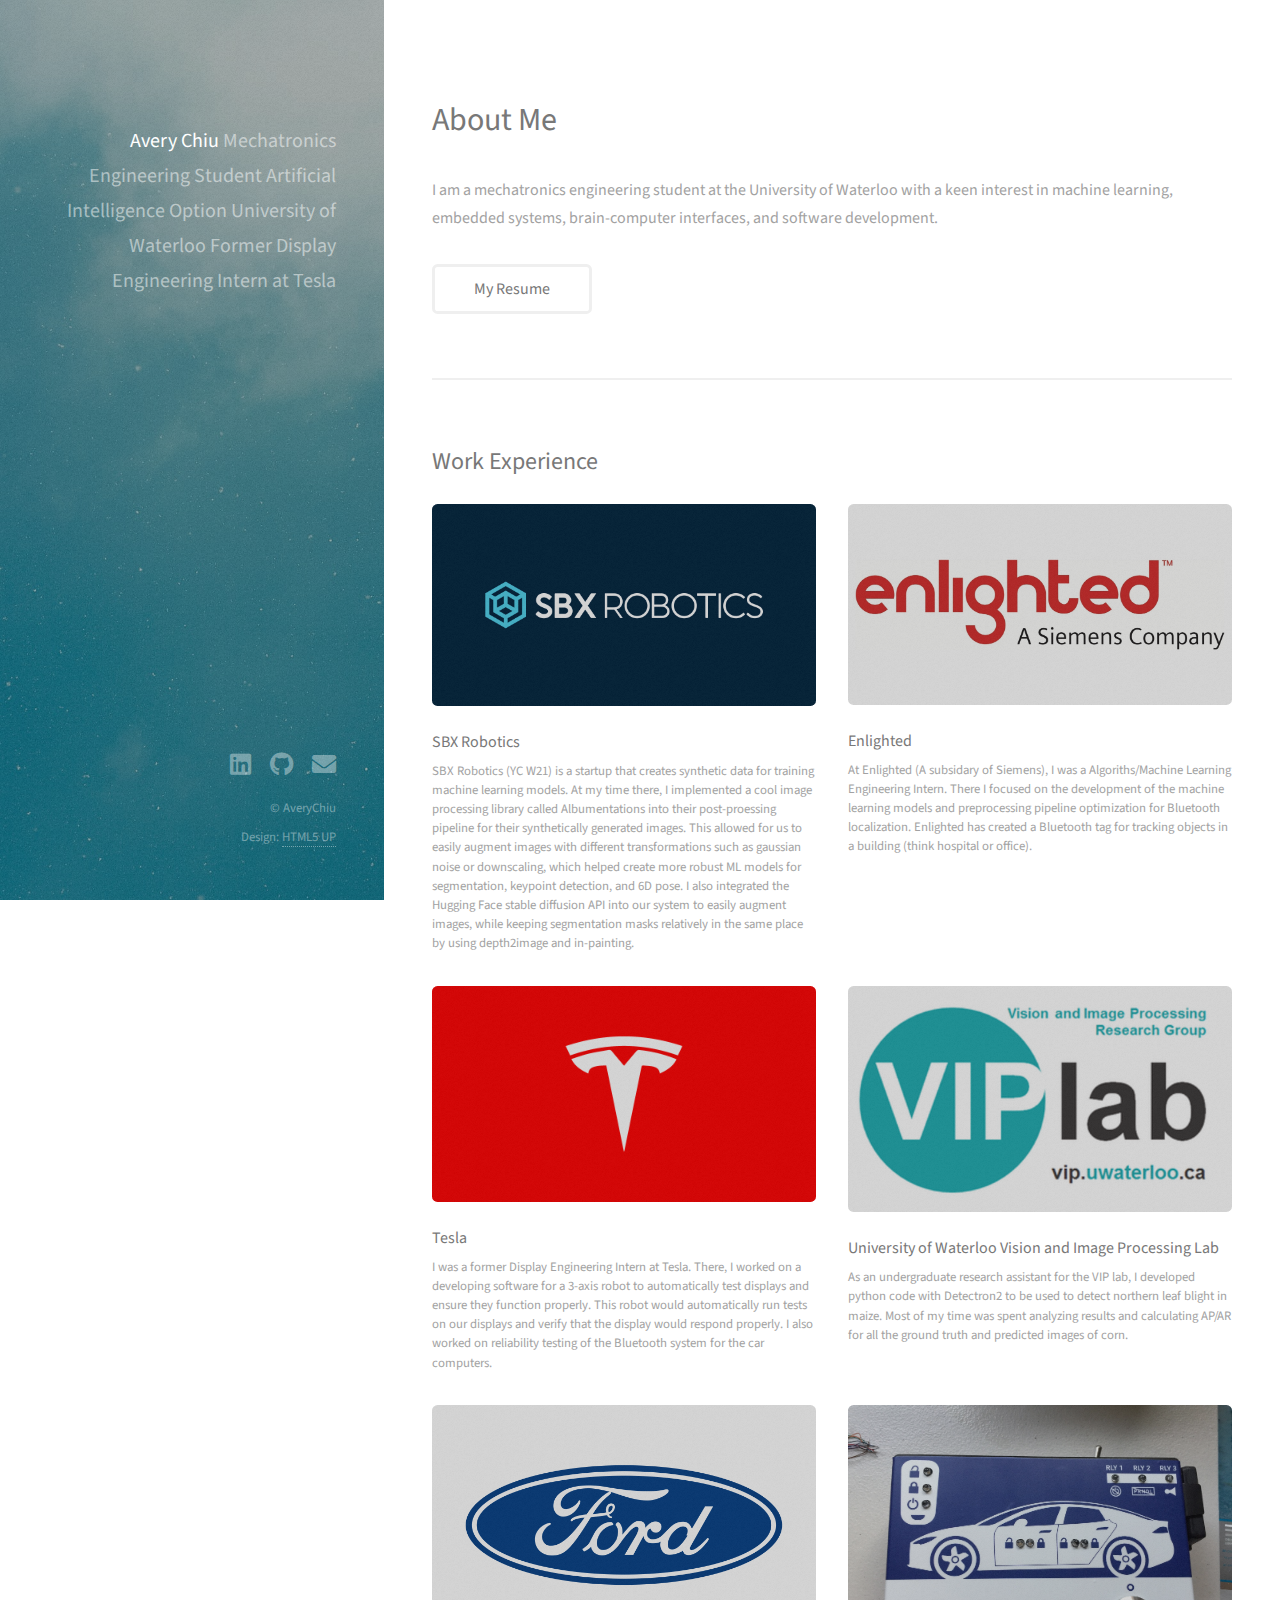
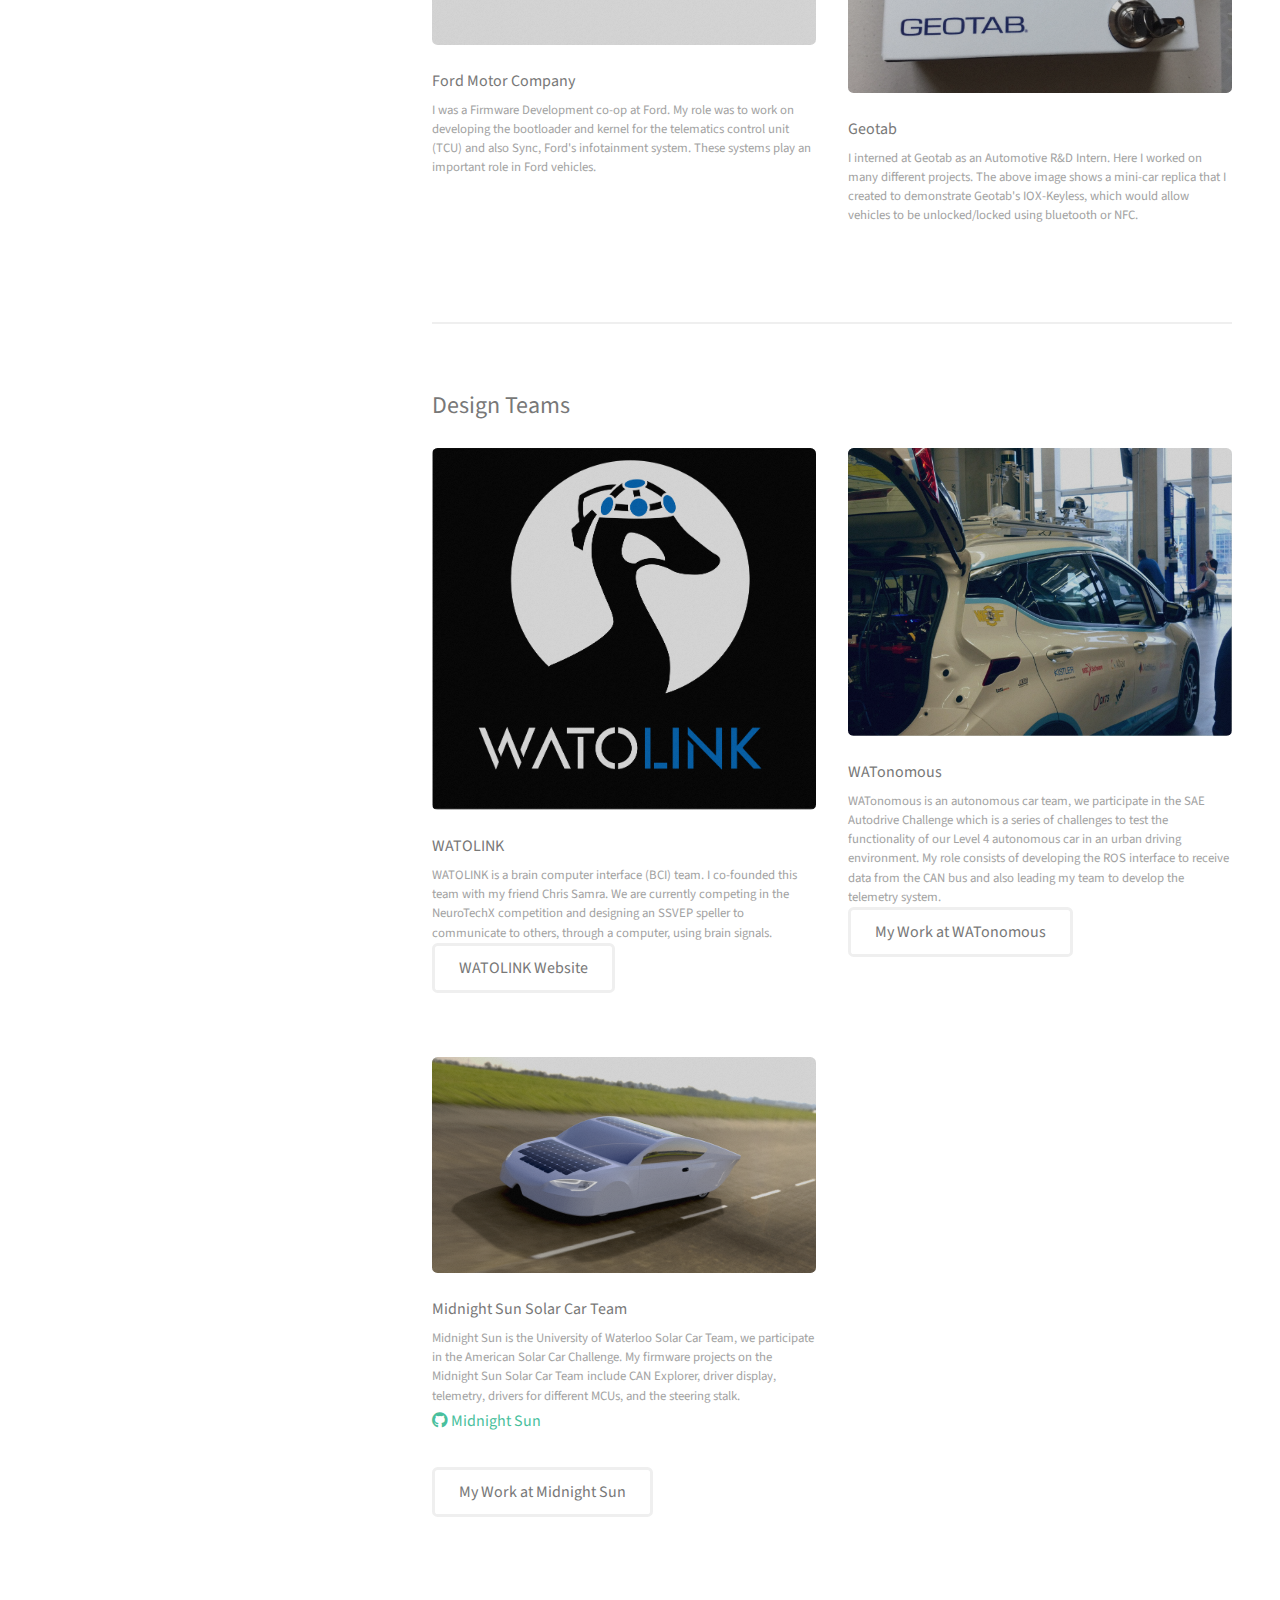
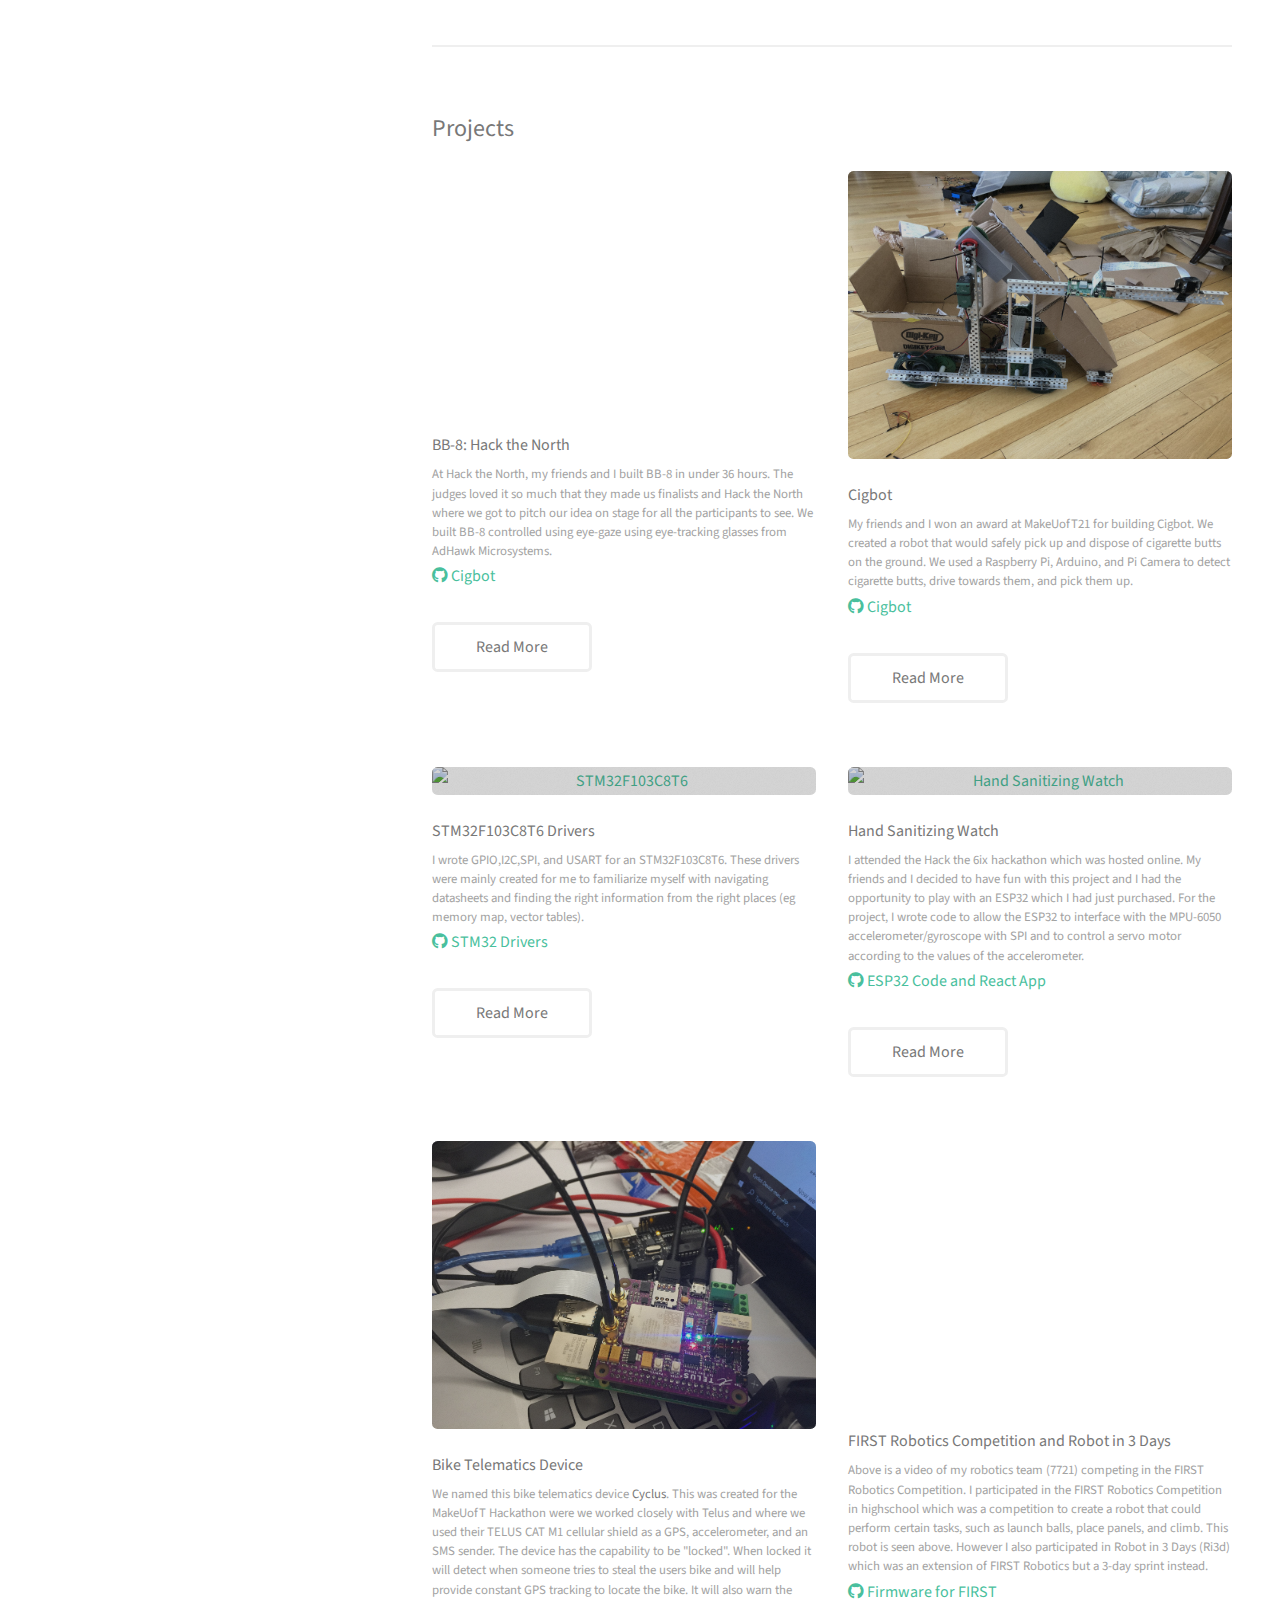
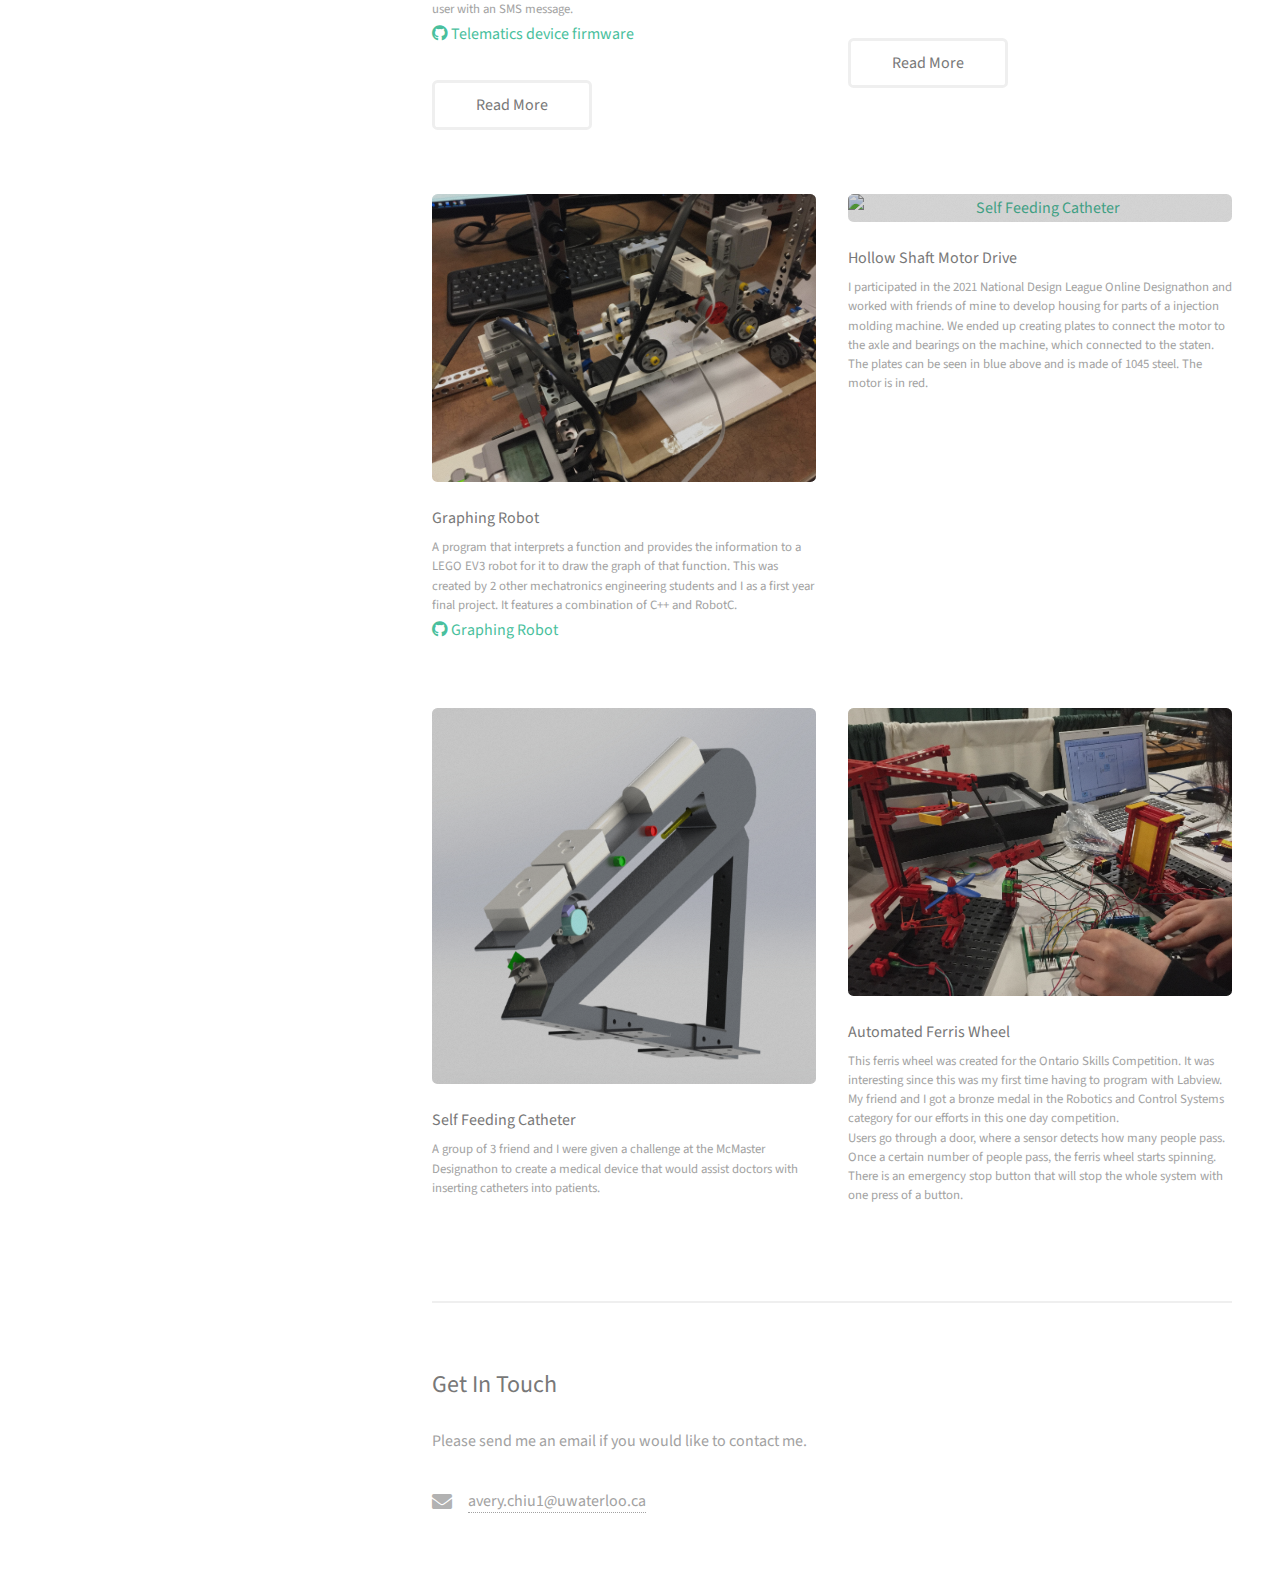
==== commit 242b28c8: "Update website with new job and updated resume" ====
--- a/index.html
+++ b/index.html
@@ -39,6 +39,16 @@
 						<h2>Work Experience</h2>
 						<div class="row">
 							<article class="col-6 col-12-xsmall work-item">
+								<a href="images/thumbs/sbx_robotics.jpg" class="image fit thumb"><img src="images/thumbs/sbx_robotics.jpg" alt="" /></a>
+								<h3>SBX Robotics</h3>
+								<p> SBX Robotics (YC W21) is a startup that creates synthetic data for training machine learning models. At my time there, I
+									implemented a cool image processing library called Albumentations into their post-proessing pipeline for their synthetically generated images.
+									This allowed for us to easily augment images with different transformations such as gaussian noise or downscaling, which helped
+									create more robust ML models for segmentation, keypoint detection, and 6D pose. I also integrated the Hugging Face stable diffusion API into 
+									our system to easily augment images, while keeping segmentation masks relatively in the same place by using depth2image and in-painting.
+								</p>
+							</article>
+							<article class="col-6 col-12-xsmall work-item">
 								<a href="images/thumbs/Enlighted.jpg" class="image fit thumb"><img src="images/thumbs/Enlighted.jpg" alt="" /></a>
 								<h3>Enlighted</h3>
 								<p> At Enlighted (A subsidary of Siemens), I was a Algoriths/Machine Learning Engineering Intern. There I focused on the development
@@ -50,7 +60,9 @@
 								<a href="images/thumbs/Tesla.png" class="image fit thumb"><img src="images/thumbs/Tesla.png" alt="" /></a>
 								<h3>Tesla</h3>
 								<p> I was a former Display Engineering Intern at Tesla. There, I worked on a developing software for a
-									3-axis robot to automatically test displays and ensure they function properly.
+									3-axis robot to automatically test displays and ensure they function properly. This robot would automatically
+									run tests on our displays and verify that the display would respond properly. I also worked on reliability testing of 
+									the Bluetooth system for the car computers.
 								</p>
 							</article>
 							<article class="col-6 col-12-xsmall work-item">
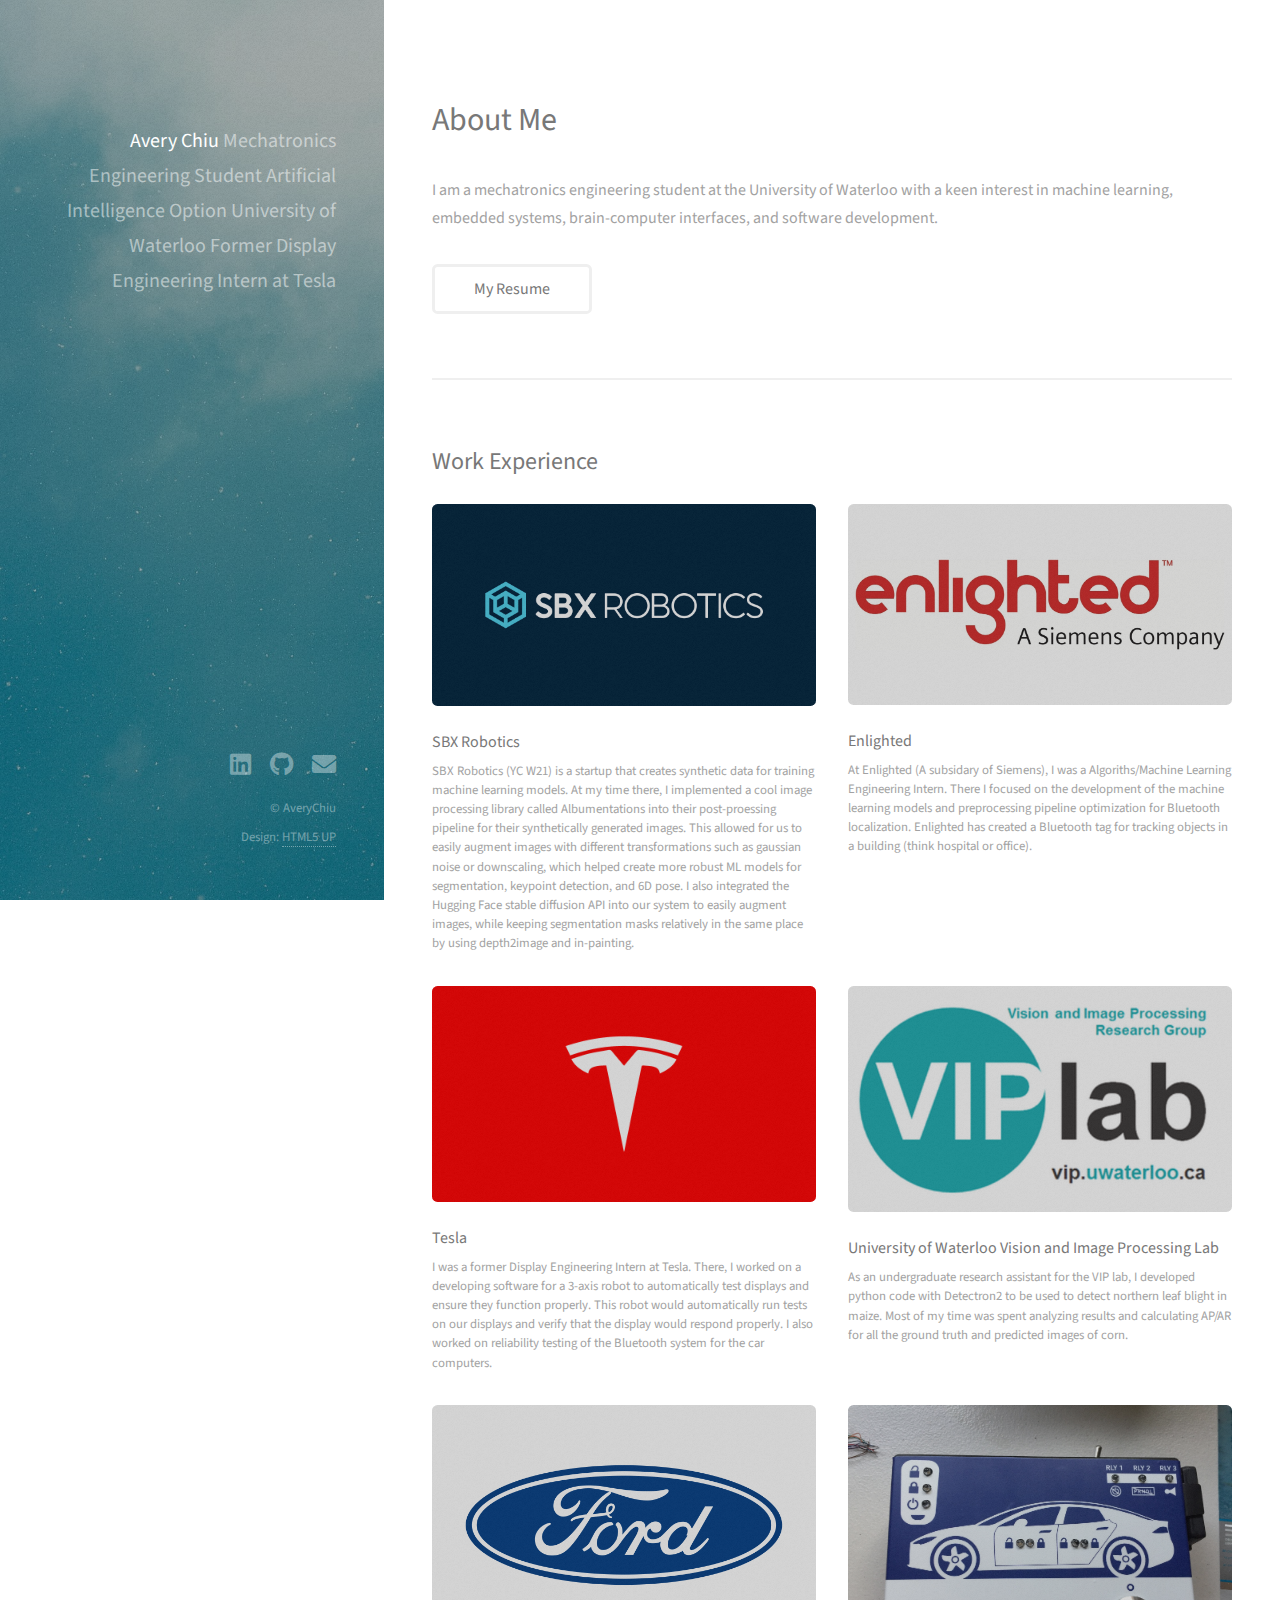
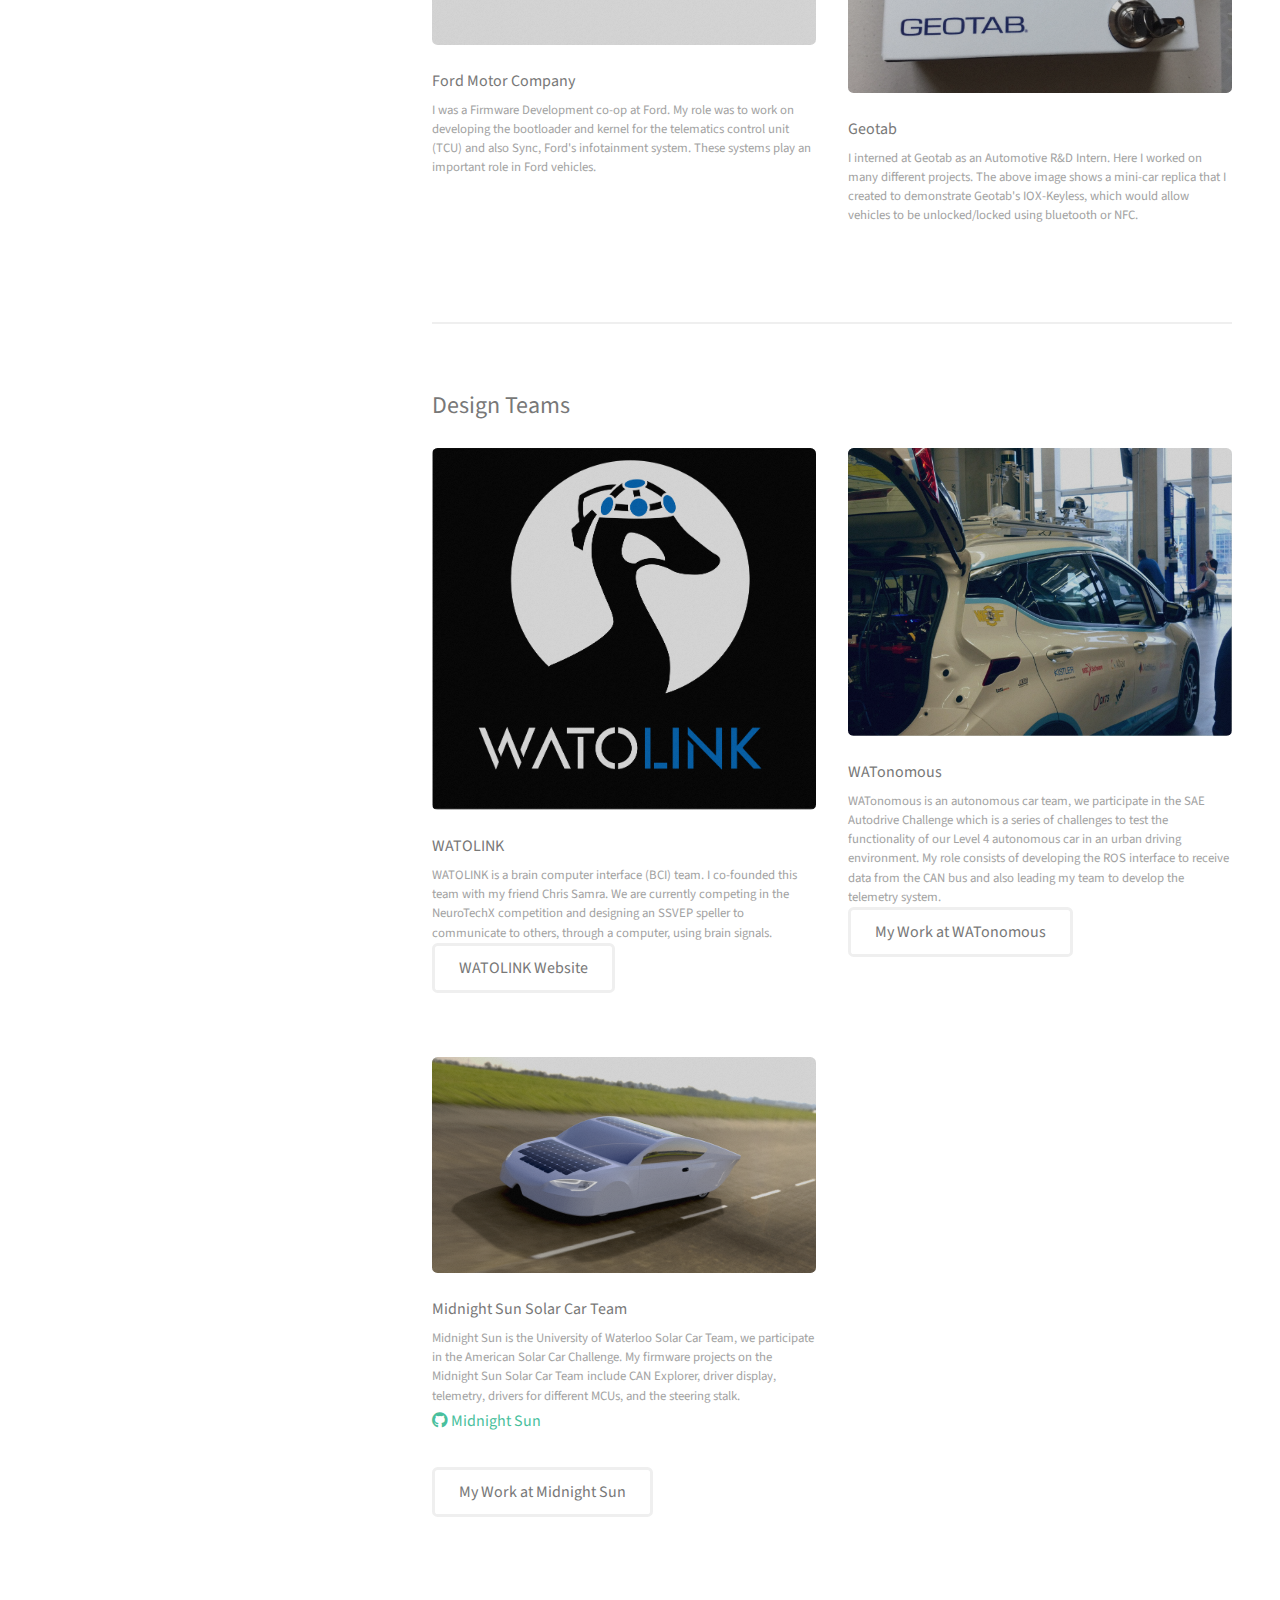
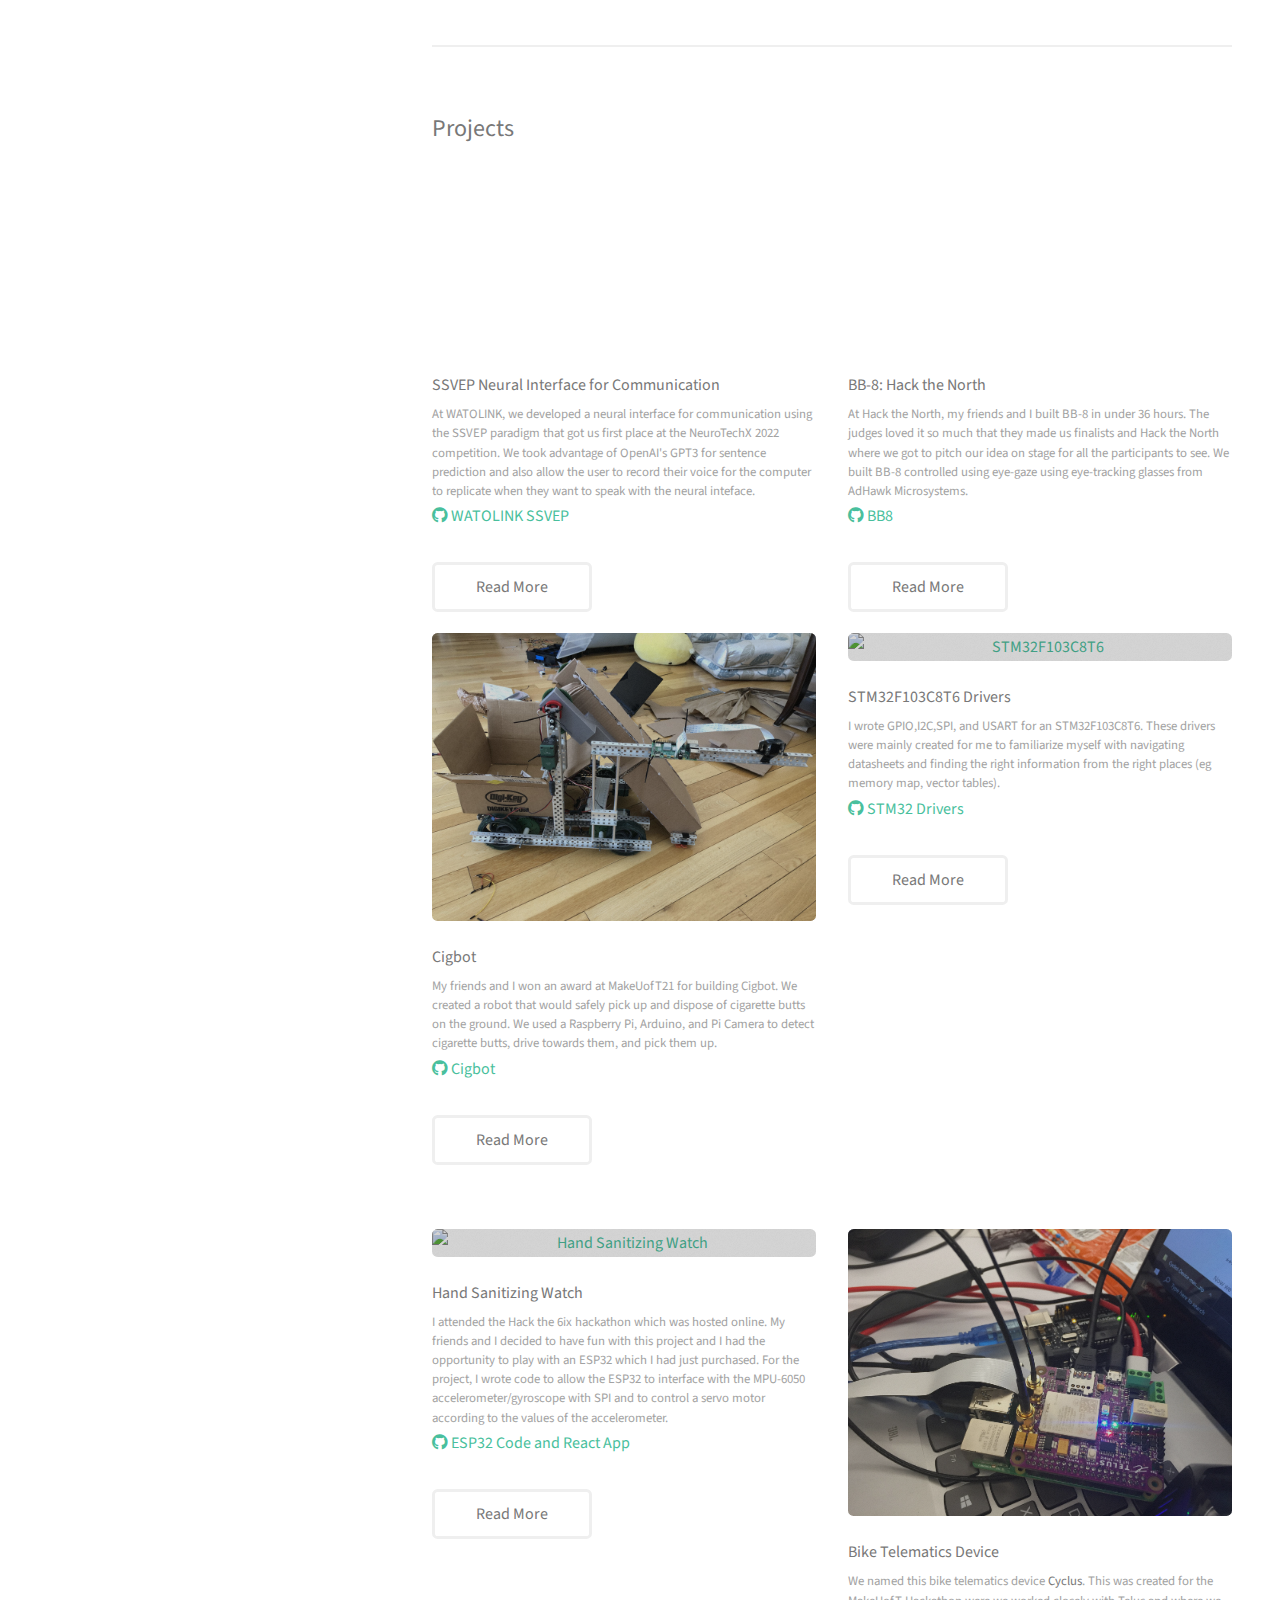
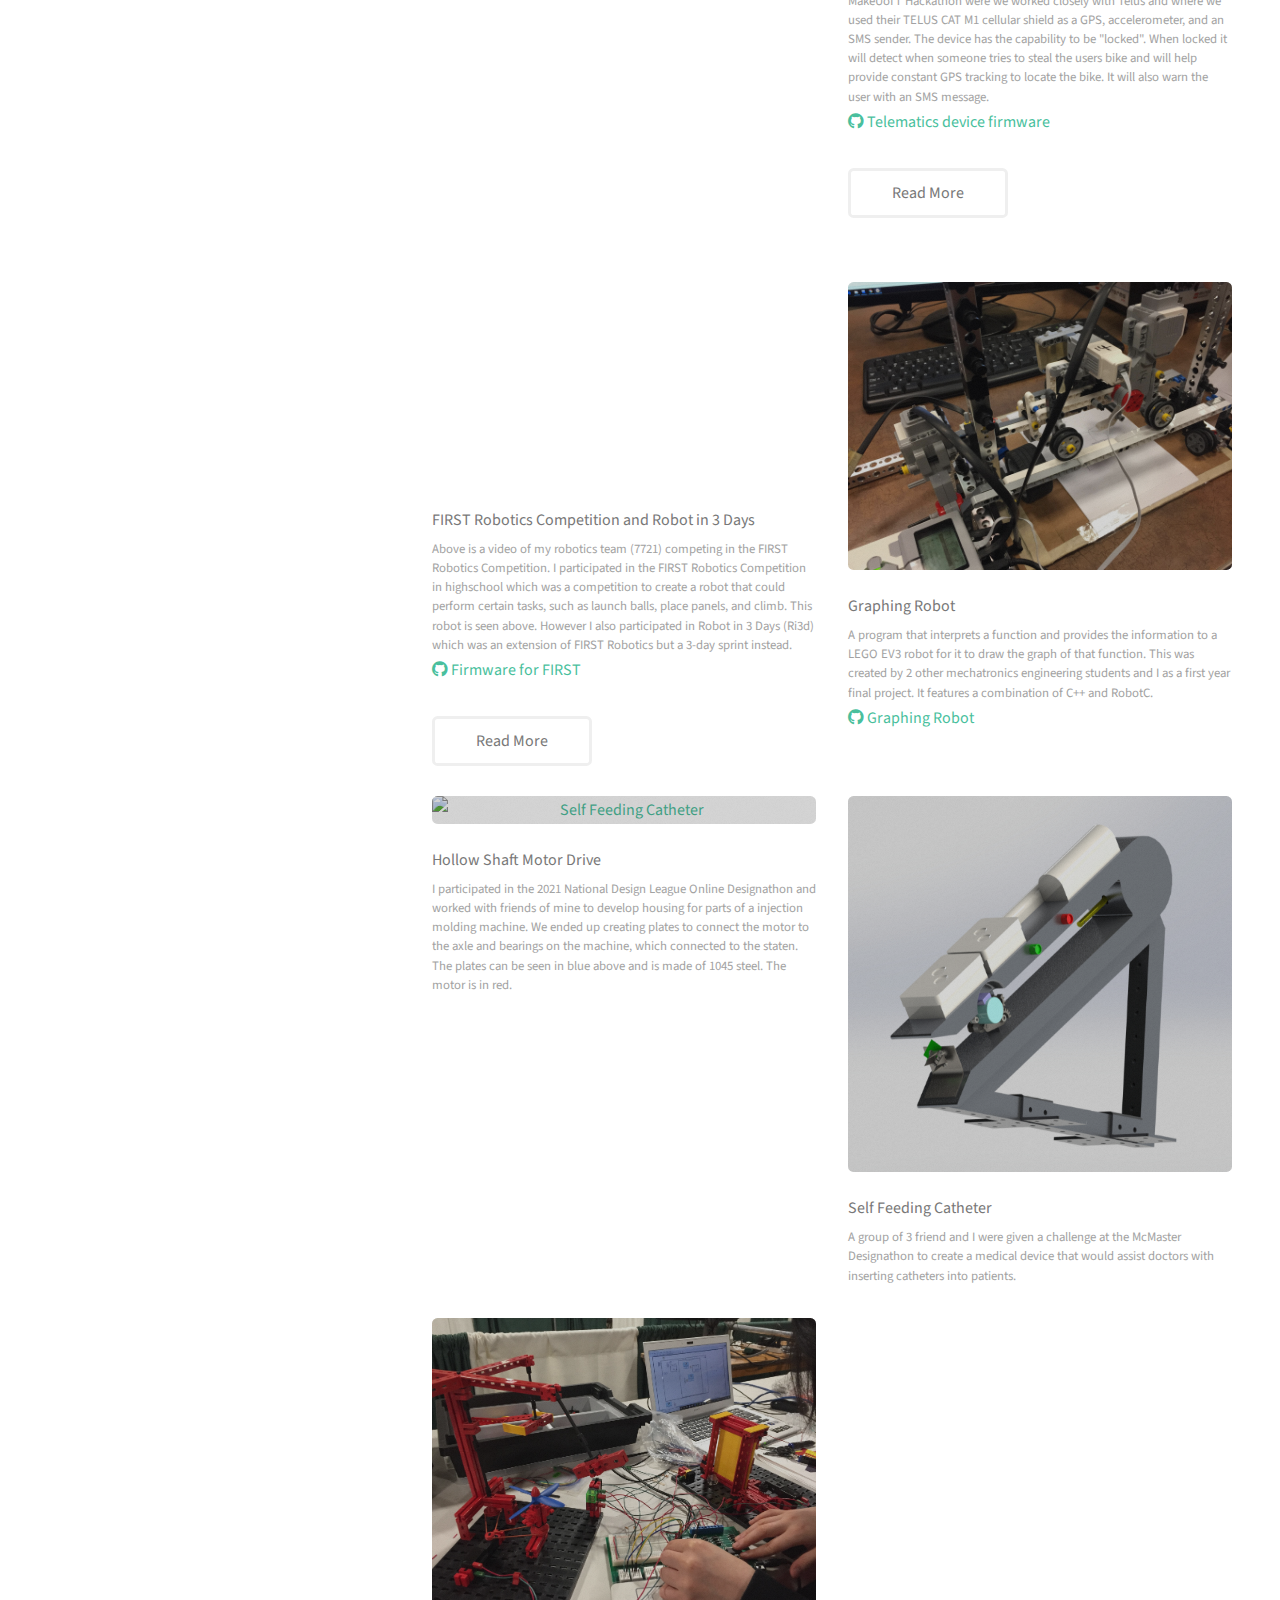
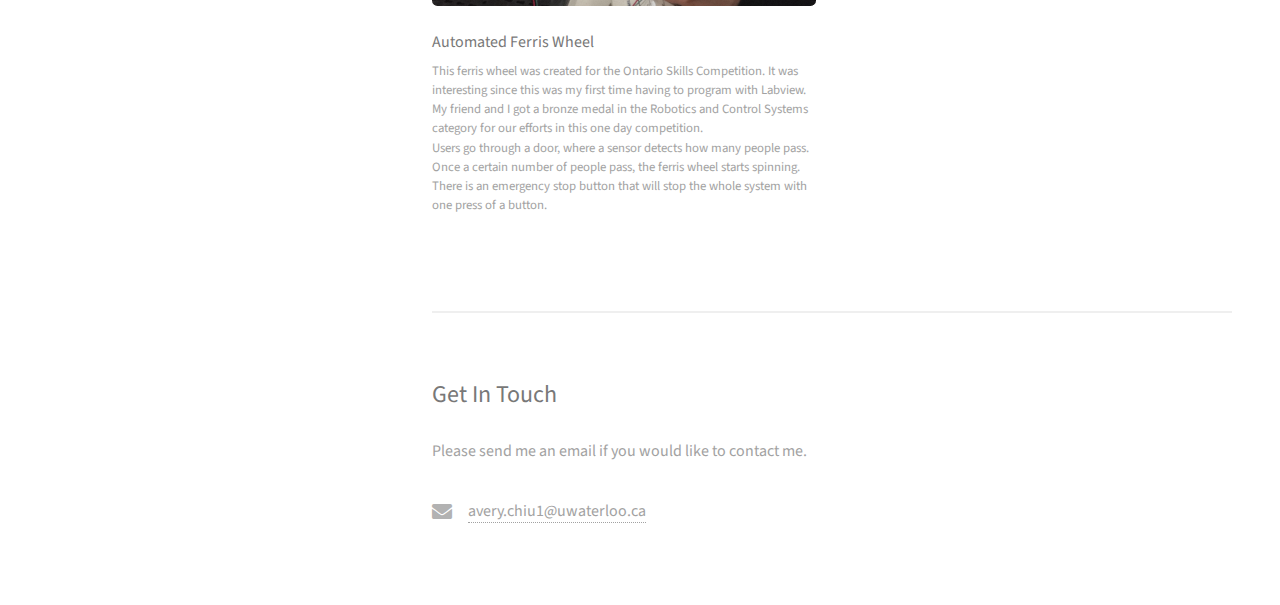
==== commit c8deabd9: "Added WATOLINK" ====
--- a/index.html
+++ b/index.html
@@ -103,7 +103,7 @@
 									to others, through a computer, using brain signals.
 								</p>
 									<ul class="actions">
-										<li><a href="https://www.watolink.com/" class="button">WATOLINK Website</a></li>
+										<li><a href="https://watolink.ca/" class="button">WATOLINK Website</a></li>
 									</ul>
 							</article>
 							<article class="col-6 col-12-xsmall work-item">
@@ -139,13 +139,27 @@
 						<h2>Projects</h2>
 						<div class="row">
 							<article class="col-6 col-12-xsmall work-item">
+								<iframe width="110%" height = "45%" src="https://www.youtube.com/embed/lS-gE3sTRTs" frameborder="0" allow="accelerometer; autoplay; encrypted-media; gyroscope; picture-in-picture" allowfullscreen></iframe>
+								<h3>SSVEP Neural Interface for Communication</h3>
+								<p>At WATOLINK, we developed a neural interface for communication using the SSVEP paradigm that got us
+									first place at the NeuroTechX 2022 competition. We took advantage of OpenAI's GPT3 for sentence 
+									prediction and also allow the user to record their voice 
+									for the computer to replicate when they want to speak with the neural inteface. </p>
+									<ul class="actions">
+										<li><a href="https://github.com/WATOLINK/mind-speech-interface-ssvep" class="icon brands fa-github">  WATOLINK SSVEP</a></li>
+									</ul>
+									<ul class="actions">
+										<li><a href="https://openbci.com/community/2022-neurotechx-student-club-competition-winners/#gsc.tab=0" class="button">Read More</a></li>
+									</ul>
+							</article>
+							<article class="col-6 col-12-xsmall work-item">
 								<iframe width="110%" height = "45%" src="https://www.youtube.com/embed/rknwRQNsvFg" frameborder="0" allow="accelerometer; autoplay; encrypted-media; gyroscope; picture-in-picture" allowfullscreen></iframe>
 								<h3>BB-8: Hack the North</h3>
 								<p>At Hack the North, my friends and I built BB-8 in under 36 hours. The judges loved it so much that they made us
 									finalists and Hack the North where we got to pitch our idea on stage for all the participants to see.
 									We built BB-8 controlled using eye-gaze using eye-tracking glasses from AdHawk Microsystems.  </p>
 									<ul class="actions">
-										<li><a href="https://github.com/cindyli-13/BB8" class="icon brands fa-github">  Cigbot</a></li>
+										<li><a href="https://github.com/cindyli-13/BB8" class="icon brands fa-github">  BB8</a></li>
 									</ul>
 									<ul class="actions">
 										<li><a href="https://devpost.com/software/bb8-droid-pko3jb" class="button">Read More</a></li>
